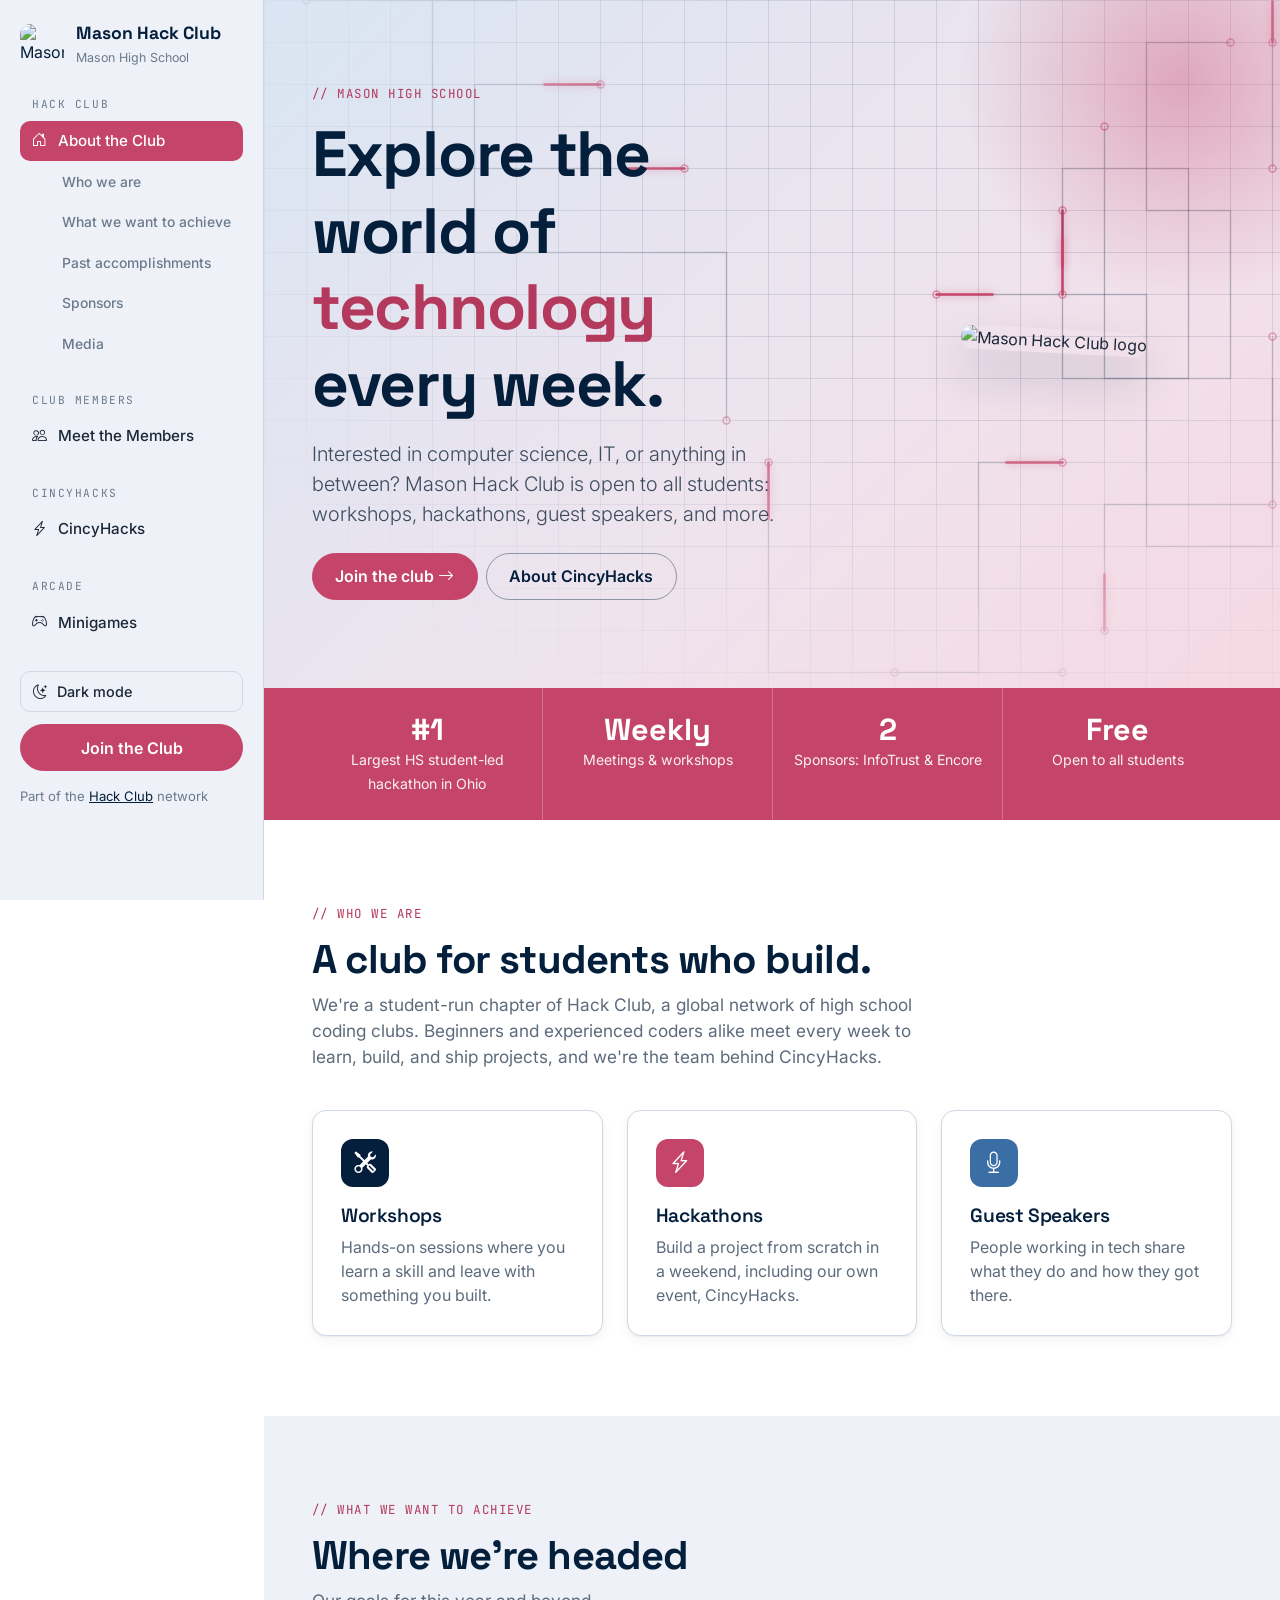
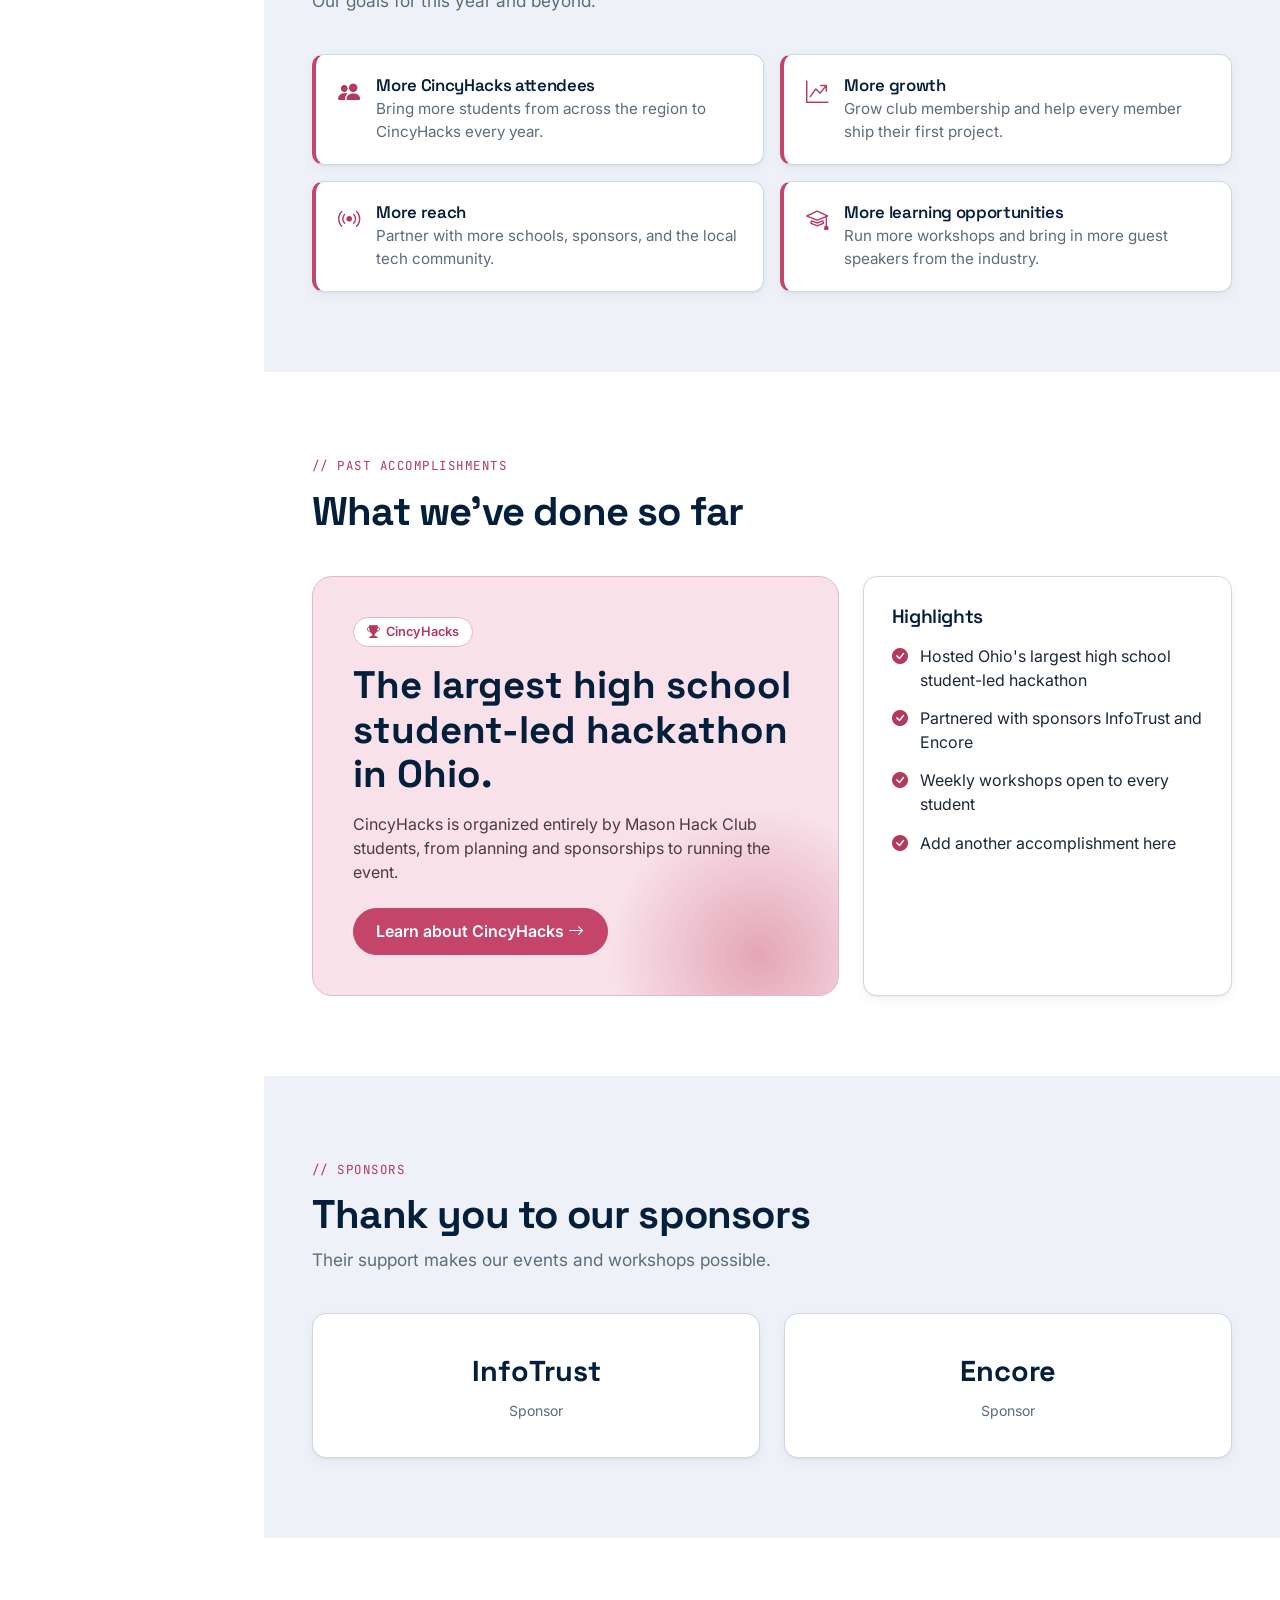
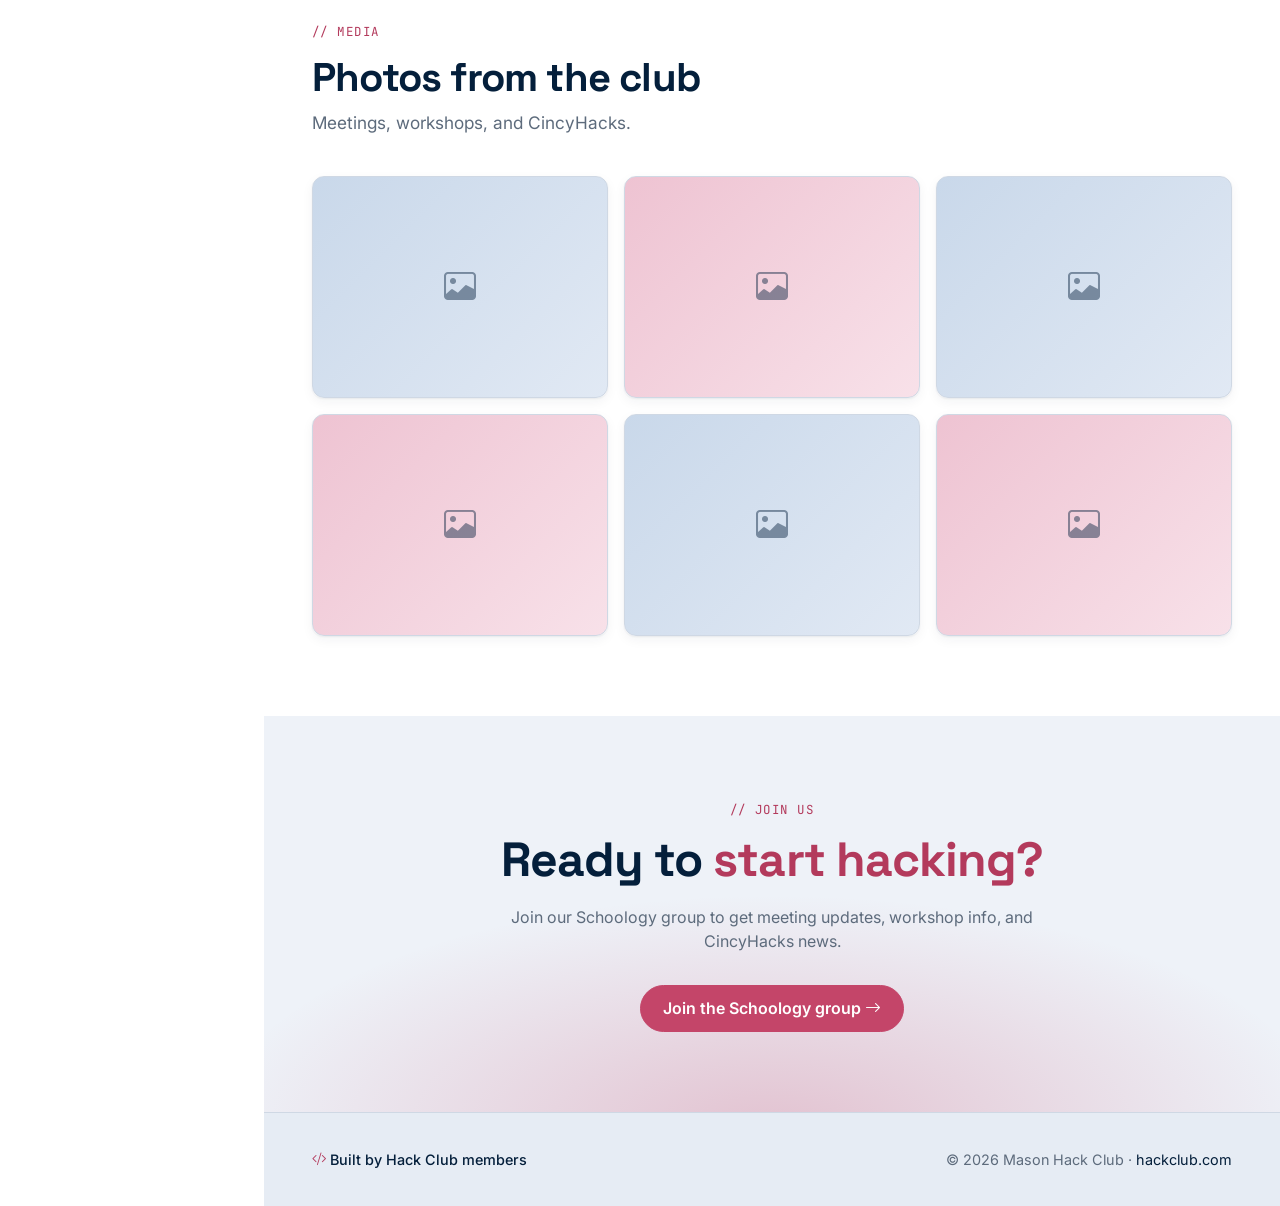
==== index.html @ 5362e045 "Initial commit firebased" ====
<!DOCTYPE html>
<html lang="en">
<head>
  <meta charset="UTF-8" />
  <meta name="viewport" content="width=device-width, initial-scale=1.0" />
  <title>Mason Hack Club</title>
  <meta name="description" content="Mason Hack Club: a student-led club exploring technology every week through workshops, hackathons, and guest speakers." />
  <meta name="theme-color" content="#041f3b" />
  <link rel="icon" href="https://asset-cdn.schoology.com/system/files/imagecache/profile_reg/grouplogos/logo-648541173_696d6c69d69a2.png?1768778858" />
  <link rel="preconnect" href="https://fonts.googleapis.com" />
  <link rel="preconnect" href="https://fonts.gstatic.com" crossorigin />
  <link href="https://fonts.googleapis.com/css2?family=Inter:wght@400;500;600&family=JetBrains+Mono:wght@400;600&family=Space+Grotesk:wght@500;600;700&display=swap" rel="stylesheet" />
  <link href="https://cdn.jsdelivr.net/npm/bootstrap@5.3.3/dist/css/bootstrap.min.css" rel="stylesheet" />
  <link href="https://cdn.jsdelivr.net/npm/bootstrap-icons@1.11.3/font/bootstrap-icons.min.css" rel="stylesheet" />
  <script>
    // Set the theme before CSS paints so there's no flash of the wrong mode
    (function () {
      var t;
      try { t = localStorage.getItem("theme"); } catch (e) {}
      if (t !== "light" && t !== "dark") {
        t = window.matchMedia("(prefers-color-scheme: dark)").matches ? "dark" : "light";
      }
      document.documentElement.setAttribute("data-bs-theme", t);
    })();
  </script>
  <link href="assets/css/styles.css" rel="stylesheet" />
</head>
<body>

  <!-- Mobile top bar -->
  <div class="topbar d-lg-none d-flex align-items-center justify-content-between px-3 py-2">
    <a href="index.html" class="brand">
      <img src="https://asset-cdn.schoology.com/system/files/imagecache/profile_reg/grouplogos/logo-648541173_696d6c69d69a2.png?1768778858" alt="Mason Hack Club logo" />
      <strong>Mason Hack Club</strong>
    </a>
    <button class="btn p-1" type="button" data-bs-toggle="offcanvas" data-bs-target="#sidebar" aria-controls="sidebar" aria-label="Open menu">
      <i class="bi bi-list"></i>
    </button>
  </div>

  <!-- Sidebar -->
  <aside class="sidebar offcanvas-lg offcanvas-start" tabindex="-1" id="sidebar" aria-label="Site navigation">
    <div class="offcanvas-header d-lg-none">
      <span class="display-font fs-5">Menu</span>
      <button type="button" class="btn-close" data-bs-dismiss="offcanvas" data-bs-target="#sidebar" aria-label="Close"></button>
    </div>
    <div class="offcanvas-body">
      <a href="index.html" class="brand d-none d-lg-flex">
        <img src="https://asset-cdn.schoology.com/system/files/imagecache/profile_reg/grouplogos/logo-648541173_696d6c69d69a2.png?1768778858" alt="Mason Hack Club logo" />
        <span><strong>Mason Hack Club</strong><small>Mason High School</small></span>
      </a>

      <nav>
        <p class="nav-group-label">Hack Club</p>
        <ul class="side-nav">
          <li><a href="index.html" class="active"><i class="bi bi-house-door"></i> About the Club</a></li>
          <li class="sub"><a href="#who-we-are">Who we are</a></li>
          <li class="sub"><a href="#goals">What we want to achieve</a></li>
          <li class="sub"><a href="#accomplishments">Past accomplishments</a></li>
          <li class="sub"><a href="#sponsors">Sponsors</a></li>
          <li class="sub"><a href="#media">Media</a></li>
        </ul>
      </nav>

      <nav>
        <p class="nav-group-label">Club Members</p>
        <ul class="side-nav">
          <li><a href="members.html"><i class="bi bi-people"></i> Meet the Members</a></li>
        </ul>
      </nav>

      <nav>
        <p class="nav-group-label">CincyHacks</p>
        <ul class="side-nav">
          <li><a href="cincyhacks.html"><i class="bi bi-lightning-charge"></i> CincyHacks</a></li>
        </ul>
      </nav>

      <nav>
        <p class="nav-group-label">Arcade</p>
        <ul class="side-nav">
          <li><a href="games.html"><i class="bi bi-controller"></i> Minigames</a></li>
        </ul>
      </nav>

      <div class="sidebar-foot">
        <button type="button" class="theme-toggle" data-theme-toggle aria-label="Switch color theme">
          <i class="bi bi-moon-stars"></i><span>Dark mode</span>
        </button>
        <a href="#join" class="btn btn-hc w-100 mb-3">Join the Club</a>
        Part of the <a href="https://hackclub.com" target="_blank" rel="noopener">Hack Club</a> network
      </div>
    </div>
  </aside>

  <div class="main">

    <!-- Hero -->
    <header class="page-hero">
      <div class="container-xl px-4 px-lg-5">
        <div class="row align-items-center g-5">
          <div class="col-lg-7">
            <span class="eyebrow">// mason high school</span>
            <h1 class="mb-3">Explore the world of <span class="accent">technology</span> every week.</h1>
            <p class="lead mb-4">
              Interested in computer science, IT, or anything in between? Mason Hack Club is open to
              all students: workshops, hackathons, guest speakers, and more.
            </p>
            <div class="d-flex flex-wrap gap-2">
              <a href="#join" class="btn btn-hc">Join the club <i class="bi bi-arrow-right"></i></a>
              <a href="cincyhacks.html" class="btn btn-hc-outline">About CincyHacks</a>
            </div>
          </div>
          <div class="col-lg-5 text-center">
            <img class="hero-logo" src="https://asset-cdn.schoology.com/system/files/imagecache/profile_reg/grouplogos/logo-648541173_696d6c69d69a2.png?1768778858" alt="Mason Hack Club logo" />
          </div>
        </div>
      </div>
    </header>

    <!-- Highlights -->
    <section class="highlight-strip">
      <div class="container-xl px-4 px-lg-5">
        <div class="row g-0">
          <div class="col-6 col-md-3 stat"><strong>#1</strong><span>Largest HS student-led hackathon in Ohio</span></div>
          <div class="col-6 col-md-3 stat"><strong>Weekly</strong><span>Meetings &amp; workshops</span></div>
          <div class="col-6 col-md-3 stat"><strong>2</strong><span>Sponsors: InfoTrust &amp; Encore</span></div>
          <div class="col-6 col-md-3 stat"><strong>Free</strong><span>Open to all students</span></div>
        </div>
      </div>
    </section>

    <!-- Who we are -->
    <section class="section" id="who-we-are">
      <div class="container-xl px-4 px-lg-5">
        <div class="section-head">
          <span class="eyebrow">// who we are</span>
          <h2>A club for students who build.</h2>
          <p>
            We're a student-run chapter of Hack Club, a global network of high school coding clubs.
            Beginners and experienced coders alike meet every week to learn, build, and ship projects,
            and we're the team behind CincyHacks.
          </p>
        </div>
        <div class="row g-4">
          <div class="col-md-4">
            <article class="hc-card">
              <div class="icon-tile"><i class="bi bi-tools"></i></div>
              <h3>Workshops</h3>
              <p>Hands-on sessions where you learn a skill and leave with something you built.</p>
            </article>
          </div>
          <div class="col-md-4">
            <article class="hc-card">
              <div class="icon-tile red"><i class="bi bi-lightning-charge"></i></div>
              <h3>Hackathons</h3>
              <p>Build a project from scratch in a weekend, including our own event, CincyHacks.</p>
            </article>
          </div>
          <div class="col-md-4">
            <article class="hc-card">
              <div class="icon-tile alt"><i class="bi bi-mic"></i></div>
              <h3>Guest Speakers</h3>
              <p>People working in tech share what they do and how they got there.</p>
            </article>
          </div>
        </div>
      </div>
    </section>

    <!-- Goals -->
    <section class="section section-alt" id="goals">
      <div class="container-xl px-4 px-lg-5">
        <div class="section-head">
          <span class="eyebrow">// what we want to achieve</span>
          <h2>Where we're headed</h2>
          <p>Our goals for this year and beyond.</p>
        </div>
        <div class="row g-3">
          <div class="col-md-6">
            <div class="goal">
              <i class="bi bi-people-fill"></i>
              <div>
                <h3>More CincyHacks attendees</h3>
                <p>Bring more students from across the region to CincyHacks every year.</p>
              </div>
            </div>
          </div>
          <div class="col-md-6">
            <div class="goal">
              <i class="bi bi-graph-up-arrow"></i>
              <div>
                <h3>More growth</h3>
                <p>Grow club membership and help every member ship their first project.</p>
              </div>
            </div>
          </div>
          <div class="col-md-6">
            <div class="goal">
              <i class="bi bi-broadcast"></i>
              <div>
                <h3>More reach</h3>
                <p>Partner with more schools, sponsors, and the local tech community.</p>
              </div>
            </div>
          </div>
          <div class="col-md-6">
            <div class="goal">
              <i class="bi bi-mortarboard"></i>
              <div>
                <h3>More learning opportunities</h3>
                <p>Run more workshops and bring in more guest speakers from the industry.</p>
              </div>
            </div>
          </div>
        </div>
      </div>
    </section>

    <!-- Accomplishments -->
    <section class="section" id="accomplishments">
      <div class="container-xl px-4 px-lg-5">
        <div class="section-head">
          <span class="eyebrow">// past accomplishments</span>
          <h2>What we've done so far</h2>
        </div>
        <div class="row g-4 align-items-stretch">
          <div class="col-lg-7">
            <div class="feature h-100">
              <span class="badge-hc mb-3"><i class="bi bi-trophy-fill"></i> CincyHacks</span>
              <p class="big mb-3">The largest high school student-led hackathon in Ohio.</p>
              <p class="mb-4">
                CincyHacks is organized entirely by Mason Hack Club students, from planning and
                sponsorships to running the event.
              </p>
              <a href="cincyhacks.html" class="btn btn-hc">Learn about CincyHacks <i class="bi bi-arrow-right"></i></a>
            </div>
          </div>
          <div class="col-lg-5">
            <div class="hc-card">
              <h3 class="mb-3">Highlights</h3>
              <ul class="mini-list">
                <li><i class="bi bi-check-circle-fill"></i><span>Hosted Ohio's largest high school student-led hackathon</span></li>
                <li><i class="bi bi-check-circle-fill"></i><span>Partnered with sponsors InfoTrust and Encore</span></li>
                <li><i class="bi bi-check-circle-fill"></i><span>Weekly workshops open to every student</span></li>
                <li><i class="bi bi-check-circle-fill"></i><span>Add another accomplishment here</span></li>
              </ul>
            </div>
          </div>
        </div>
      </div>
    </section>

    <!-- Sponsors -->
    <section class="section section-alt" id="sponsors">
      <div class="container-xl px-4 px-lg-5">
        <div class="section-head">
          <span class="eyebrow">// sponsors</span>
          <h2>Thank you to our sponsors</h2>
          <p>Their support makes our events and workshops possible.</p>
        </div>
        <div class="row g-4">
          <div class="col-md-6">
            <!-- Swap the wordmark for a logo: <img src="assets/img/sponsors/infotrust.png" alt="InfoTrust" height="48"> -->
            <div class="sponsor">
              <span class="wordmark">InfoTrust</span>
              <small>Sponsor</small>
            </div>
          </div>
          <div class="col-md-6">
            <div class="sponsor">
              <span class="wordmark">Encore</span>
              <small>Sponsor</small>
            </div>
          </div>
        </div>
      </div>
    </section>

    <!-- Media -->
    <section class="section" id="media">
      <div class="container-xl px-4 px-lg-5">
        <div class="section-head">
          <span class="eyebrow">// media</span>
          <h2>Photos from the club</h2>
          <p>Meetings, workshops, and CincyHacks.</p>
        </div>
        <!-- Replace each tile's icon with <img src="assets/img/media/photo-1.jpg" alt="..."> -->
        <div class="row g-3">
          <div class="col-6 col-md-4"><div class="media-tile"><i class="bi bi-image"></i></div></div>
          <div class="col-6 col-md-4"><div class="media-tile"><i class="bi bi-image"></i></div></div>
          <div class="col-6 col-md-4"><div class="media-tile"><i class="bi bi-image"></i></div></div>
          <div class="col-6 col-md-4"><div class="media-tile"><i class="bi bi-image"></i></div></div>
          <div class="col-6 col-md-4"><div class="media-tile"><i class="bi bi-image"></i></div></div>
          <div class="col-6 col-md-4"><div class="media-tile"><i class="bi bi-image"></i></div></div>
        </div>
      </div>
    </section>

    <!-- Join -->
    <section class="cta" id="join">
      <div class="container-xl px-4 px-lg-5">
        <span class="eyebrow">// join us</span>
        <h2 class="mb-3">Ready to <span class="accent">start hacking?</span></h2>
        <p>Join our Schoology group to get meeting updates, workshop info, and CincyHacks news.</p>
        <a href="#" class="btn btn-hc">Join the Schoology group <i class="bi bi-arrow-right"></i></a>
      </div>
    </section>

    <footer class="site-footer">
      <div class="container-xl px-4 px-lg-5 d-flex flex-column flex-md-row justify-content-between align-items-md-center gap-2">
        <span class="built-by"><i class="bi bi-code-slash"></i> Built by Hack Club members</span>
        <span>&copy; <span data-year></span> Mason Hack Club &middot; <a href="https://hackclub.com" target="_blank" rel="noopener">hackclub.com</a></span>
      </div>
    </footer>
  </div>

  <script src="https://cdn.jsdelivr.net/npm/bootstrap@5.3.3/dist/js/bootstrap.bundle.min.js"></script>
  <script src="assets/js/main.js"></script>
</body>
</html>
---- assets/css/styles.css ----
/* ==========================================================
   Mason Hack Club — theme
   Brand: Red #c44569, Blue #041f3b
   Light and dark palettes are set as tokens below; every
   component reads tokens, so each mode stays consistent.
   The theme is set by data-bs-theme on <html> (see main.js).
   ========================================================== */

/* ---------- Brand constants (same in both modes) ---------- */
:root {
  --hc-red: #c44569;
  --hc-red-dark: #a3324f;
  --hc-blue: #041f3b;

  --sidebar-w: 264px;
  --radius: 14px;
}

/* ---------- Light mode (default) ---------- */
:root,
[data-bs-theme="light"] {
  color-scheme: light;

  --bg: #ffffff;
  --bg-alt: #eef2f8;
  --surface: #ffffff;
  --border: #cfd8e4;
  --heading: #041f3b;
  --text: #1c2838;
  --muted: #5d6b7c;
  --accent-text: #b33a5c;          /* red that passes contrast on white */

  --sidebar-bg: #eef2f8;
  --sidebar-border: #cfd8e4;
  --sidebar-text: #1c2838;
  --sidebar-muted: #6b7a8c;
  --sidebar-hover: rgba(4, 31, 59, 0.08);
  --sub-active-bg: rgba(196, 69, 105, 0.12);
  --sub-active-text: #b33a5c;

  --hero-bg: linear-gradient(135deg, #d9e5f3 0%, #eee4ee 55%, #f6d9e3 100%);
  --hero-grid: rgba(4, 31, 59, 0.12);
  --hero-glow: rgba(196, 69, 105, 0.38);
  --hero-lead: #3d4b5e;
  --trace-line: rgba(4, 31, 59, 0.2);
  --trace-pulse: #c44569;
  --trace-glow: rgba(196, 69, 105, 0.55);

  --feature-bg: #f8e1e9;
  --feature-border: #e8b6c7;
  --feature-text: #4a3a42;
  --badge-bg: #ffffff;
  --badge-text: #b33a5c;
  --badge-border: #e8b6c7;

  --tile-1: #041f3b;
  --tile-2: #c44569;
  --tile-3: #3a6ea5;

  --media-1: linear-gradient(135deg, #c9d8ea, #e1e9f4);
  --media-2: linear-gradient(135deg, #eec3d2, #f8e1e9);
  --media-icon: rgba(4, 31, 59, 0.45);

  --cta-bg: #eef2f8;
  --cta-glow: rgba(196, 69, 105, 0.28);

  --footer-bg: #e6ecf4;
  --footer-text: #5d6b7c;
  --footer-link: #041f3b;

  --outline-btn-text: #041f3b;
  --outline-btn-border: rgba(4, 31, 59, 0.4);
  --outline-btn-hover: rgba(4, 31, 59, 0.06);

  --chip-bg: #e6ecf4;
  --chip-text: #041f3b;

  --shadow: 0 16px 32px rgba(4, 31, 59, 0.14);
  --rest-shadow: 0 1px 2px rgba(4, 31, 59, 0.06), 0 4px 12px rgba(4, 31, 59, 0.05);
  --logo-shadow: 0 24px 48px rgba(4, 31, 59, 0.18);
}

/* ---------- Dark mode ---------- */
[data-bs-theme="dark"] {
  color-scheme: dark;

  --bg: #04182e;
  --bg-alt: #041f3b;
  --surface: #0a2a4a;
  --border: rgba(220, 230, 242, 0.1);
  --heading: #f1f4f9;
  --text: #d6dfea;
  --muted: #93a3b8;
  --accent-text: #e27b98;          /* lighter red that passes contrast on navy */

  --sidebar-bg: #031426;
  --sidebar-border: rgba(220, 230, 242, 0.06);
  --sidebar-text: #d6dfea;
  --sidebar-muted: #7d8ea4;
  --sidebar-hover: rgba(220, 230, 242, 0.07);
  --sub-active-bg: rgba(196, 69, 105, 0.2);
  --sub-active-text: #f2a6bb;

  --hero-bg: #041f3b;
  --hero-grid: rgba(220, 230, 242, 0.045);
  --hero-glow: rgba(196, 69, 105, 0.42);
  --hero-lead: #b9c6d6;
  --trace-line: rgba(220, 230, 242, 0.13);
  --trace-pulse: #e27b98;
  --trace-glow: rgba(226, 123, 152, 0.7);

  --feature-bg: #0a2a4a;
  --feature-border: rgba(196, 69, 105, 0.35);
  --feature-text: #b9c6d6;
  --badge-bg: rgba(196, 69, 105, 0.2);
  --badge-text: #f2a6bb;
  --badge-border: rgba(196, 69, 105, 0.5);

  --tile-1: #1d4f86;
  --tile-2: #c44569;
  --tile-3: #2f6a9e;

  --media-1: linear-gradient(135deg, #0a2a4a, #0f3560);
  --media-2: linear-gradient(135deg, #3a1f36, #512843);
  --media-icon: rgba(220, 230, 242, 0.35);

  --cta-bg: #031426;
  --cta-glow: rgba(196, 69, 105, 0.28);

  --footer-bg: #021020;
  --footer-text: #93a3b8;
  --footer-link: #f1f4f9;

  --outline-btn-text: #f1f4f9;
  --outline-btn-border: rgba(220, 230, 242, 0.35);
  --outline-btn-hover: rgba(220, 230, 242, 0.08);

  --chip-bg: rgba(220, 230, 242, 0.08);
  --chip-text: #d6dfea;

  --shadow: 0 16px 32px rgba(0, 0, 0, 0.3);
  --rest-shadow: none;
  --logo-shadow: 0 24px 48px rgba(0, 0, 0, 0.4);
}

/* ---------- Base ---------- */
:root {
  --bs-primary: var(--hc-red);
  --bs-primary-rgb: 196, 69, 105;
  --bs-body-font-family: "Inter", system-ui, sans-serif;
}

body {
  background: var(--bg);
  color: var(--text);
  transition: background-color 0.2s, color 0.2s;
}

a { color: var(--accent-text); }
a:hover { color: var(--hc-red); }

h1, h2, h3, h4, .display-font {
  font-family: "Space Grotesk", system-ui, sans-serif;
  letter-spacing: -0.02em;
  color: var(--heading);
}

.mono { font-family: "JetBrains Mono", ui-monospace, monospace; }

/* ---------- Buttons ---------- */
.btn-hc {
  --bs-btn-bg: var(--hc-red);
  --bs-btn-border-color: var(--hc-red);
  --bs-btn-color: #fff;
  --bs-btn-hover-bg: var(--hc-red-dark);
  --bs-btn-hover-border-color: var(--hc-red-dark);
  --bs-btn-hover-color: #fff;
  --bs-btn-active-bg: var(--hc-red-dark);
  --bs-btn-active-border-color: var(--hc-red-dark);
  --bs-btn-active-color: #fff;
  font-weight: 600;
  border-radius: 999px;
  padding: 0.65rem 1.4rem;
}
.btn-hc-outline {
  --bs-btn-color: var(--outline-btn-text);
  --bs-btn-border-color: var(--outline-btn-border);
  --bs-btn-hover-bg: var(--outline-btn-hover);
  --bs-btn-hover-border-color: var(--outline-btn-text);
  --bs-btn-hover-color: var(--outline-btn-text);
  --bs-btn-active-bg: var(--outline-btn-hover);
  --bs-btn-active-color: var(--outline-btn-text);
  font-weight: 600;
  border-radius: 999px;
  padding: 0.65rem 1.4rem;
}

/* ---------- Sidebar ---------- */
.sidebar {
  /* !important beats Bootstrap's transparent .offcanvas-lg background on desktop */
  background-color: var(--sidebar-bg) !important;
  color: var(--sidebar-text);
  width: var(--sidebar-w);
  --bs-offcanvas-width: var(--sidebar-w);
}
@media (min-width: 992px) {
  .sidebar {
    position: fixed;
    inset: 0 auto 0 0;
    border-right: 1px solid var(--sidebar-border);
  }
  .main { margin-left: var(--sidebar-w); }
}
.sidebar .offcanvas-header,
.sidebar .offcanvas-body { padding: 1.5rem 1.25rem; }
.sidebar .offcanvas-body { display: flex; flex-direction: column; gap: 1.75rem; }

.brand {
  display: flex;
  align-items: center;
  gap: 0.75rem;
  text-decoration: none;
  color: var(--heading);
}
.brand:hover { color: var(--heading); }
.brand img {
  width: 44px;
  height: 44px;
  border-radius: 10px;
  object-fit: cover;
}
.brand strong { display: block; font-family: "Space Grotesk", sans-serif; font-size: 1.1rem; line-height: 1.1; }
.brand small { color: var(--sidebar-muted); font-size: 0.78rem; }

.nav-group-label {
  font-family: "JetBrains Mono", monospace;
  font-size: 0.7rem;
  letter-spacing: 0.14em;
  text-transform: uppercase;
  color: var(--sidebar-muted);
  margin: 0 0 0.5rem 0.75rem;
}
.side-nav { list-style: none; padding: 0; margin: 0; display: grid; gap: 2px; }
.side-nav a {
  display: flex;
  align-items: center;
  gap: 0.7rem;
  padding: 0.55rem 0.75rem;
  border-radius: 10px;
  color: var(--sidebar-text);
  text-decoration: none;
  font-weight: 500;
  font-size: 0.95rem;
  transition: background 0.15s, color 0.15s;
}
.side-nav a:hover { background: var(--sidebar-hover); color: var(--heading); }
.side-nav a.active { background: var(--hc-red); color: #fff; }
.side-nav .sub a { padding-left: 2.6rem; font-size: 0.87rem; color: var(--sidebar-muted); }
.side-nav .sub a:hover { color: var(--heading); }
.side-nav .sub a.active { background: var(--sub-active-bg); color: var(--sub-active-text); }

.sidebar-foot {
  margin-top: auto;
  font-size: 0.82rem;
  color: var(--sidebar-muted);
}
.sidebar-foot a:not(.btn) { color: var(--heading); }

.theme-toggle {
  display: flex;
  align-items: center;
  gap: 0.6rem;
  width: 100%;
  padding: 0.55rem 0.75rem;
  margin-bottom: 0.75rem;
  border: 1px solid var(--sidebar-border);
  border-radius: 10px;
  background: transparent;
  color: var(--sidebar-text);
  font-size: 0.9rem;
  font-weight: 500;
  transition: background 0.15s;
}
.theme-toggle:hover { background: var(--sidebar-hover); }

/* Mobile top bar */
.topbar {
  background: var(--sidebar-bg);
  border-bottom: 1px solid var(--sidebar-border);
  position: sticky;
  top: 0;
  z-index: 1030;
}
.topbar .btn { color: var(--heading); font-size: 1.5rem; line-height: 1; }

/* ---------- Page header ---------- */
.page-hero {
  position: relative;
  background: var(--hero-bg);
  overflow: hidden;
  padding: 5rem 0 5.5rem;
}
.page-hero::before {
  content: "";
  position: absolute;
  inset: 0;
  background-image:
    linear-gradient(var(--hero-grid) 1px, transparent 1px),
    linear-gradient(90deg, var(--hero-grid) 1px, transparent 1px);
  background-size: 42px 42px;
  mask-image: radial-gradient(ellipse at 70% 30%, #000 25%, transparent 85%);
}
.page-hero::after {
  content: "";
  position: absolute;
  width: 480px;
  height: 480px;
  right: -140px;
  top: -160px;
  background: radial-gradient(circle, var(--hero-glow), transparent 65%);
}
/* Animated circuit traces (built by main.js). The layer holds its own copy of
   the grid so grid and traces drift together; the static ::before grid above
   is only the fallback for when the script hasn't run. */
.page-hero.has-traces::before { display: none; }
.hero-traces {
  position: absolute;
  inset: 0;
  overflow: hidden;
  pointer-events: none;
  mask-image: radial-gradient(ellipse at 70% 30%, #000 25%, transparent 85%);
}
.hero-traces-layer {
  position: absolute;
  top: -42px;
  left: -42px;
  right: 0;
  bottom: 0;
  background-image:
    linear-gradient(var(--hero-grid) 1px, transparent 1px),
    linear-gradient(90deg, var(--hero-grid) 1px, transparent 1px);
  background-size: 42px 42px;
  animation: trace-drift 30s linear infinite;
}
.hero-traces svg { position: absolute; top: 0; left: 0; overflow: visible; }
.trace-line { fill: none; stroke: var(--trace-line); stroke-width: 1.5; }
.trace-node { fill: none; stroke: var(--trace-pulse); stroke-width: 1.5; opacity: 0.55; }
.trace-pulse {
  fill: none;
  stroke: var(--trace-pulse);
  stroke-width: 2.5;
  stroke-linecap: round;
  filter: drop-shadow(0 0 4px var(--trace-glow));
}
/* One cell per loop, so the end frame lines up exactly with the start. */
@keyframes trace-drift {
  from { transform: translate(0, 0); }
  to { transform: translate(42px, 42px); }
}
.page-hero > .container-xl { position: relative; z-index: 1; }
.page-hero h1 { font-size: clamp(2.4rem, 5.5vw, 4rem); font-weight: 700; }
.page-hero .lead { color: var(--hero-lead); max-width: 580px; }
.accent { color: var(--accent-text); }

.eyebrow {
  display: inline-block;
  font-family: "JetBrains Mono", monospace;
  font-size: 0.78rem;
  letter-spacing: 0.12em;
  text-transform: uppercase;
  color: var(--accent-text);
  margin-bottom: 0.75rem;
}

.hero-logo {
  width: min(100%, 300px);
  aspect-ratio: 1;
  object-fit: cover;
  border-radius: 28px;
  box-shadow: var(--logo-shadow);
  transform: rotate(3deg);
}
@media (max-width: 991.98px) {
  .hero-logo { width: min(55%, 220px); }
}

/* ---------- Highlight strip ---------- */
.highlight-strip { background: var(--hc-red); color: #fff; }
.highlight-strip .stat { padding: 1.6rem 1rem; text-align: center; }
.highlight-strip .stat strong {
  display: block;
  font-family: "Space Grotesk", sans-serif;
  font-size: 1.9rem;
  line-height: 1.1;
}
.highlight-strip .stat span { font-size: 0.88rem; opacity: 0.92; }
@media (min-width: 768px) {
  .highlight-strip .stat + .stat { border-left: 1px solid rgba(255, 255, 255, 0.25); }
}

/* ---------- Sections ---------- */
.section { padding: 5rem 0; }
.section-alt { background: var(--bg-alt); }
.section-head { max-width: 640px; margin-bottom: 2.5rem; }
.section-head h2 { font-size: clamp(1.9rem, 3.5vw, 2.5rem); font-weight: 700; }
.section-head p { color: var(--muted); font-size: 1.08rem; }

.hc-card {
  height: 100%;
  background: var(--surface);
  border: 1px solid var(--border);
  border-radius: var(--radius);
  padding: 1.75rem;
  transition: transform 0.2s, box-shadow 0.2s, border-color 0.2s;
  box-shadow: var(--rest-shadow);
}
.hc-card:hover {
  transform: translateY(-4px);
  border-color: var(--hc-red);
  box-shadow: var(--shadow);
}
.hc-card h3 { font-size: 1.2rem; font-weight: 600; }
.hc-card p { color: var(--muted); margin-bottom: 0; }
.icon-tile {
  width: 48px;
  height: 48px;
  border-radius: 12px;
  display: grid;
  place-items: center;
  font-size: 1.35rem;
  color: #fff;
  background: var(--tile-1);
  margin-bottom: 1.1rem;
}
.icon-tile.red { background: var(--tile-2); }
.icon-tile.alt { background: var(--tile-3); }

/* Goal list */
.goal {
  display: flex;
  gap: 1rem;
  align-items: flex-start;
  padding: 1.25rem 1.4rem;
  background: var(--surface);
  border: 1px solid var(--border);
  border-left: 4px solid var(--hc-red);
  border-radius: 12px;
  height: 100%;
  box-shadow: var(--rest-shadow);
}
.goal i { color: var(--accent-text); font-size: 1.4rem; }
.goal h3 { font-size: 1.05rem; font-weight: 600; margin-bottom: 0.2rem; }
.goal p { color: var(--muted); margin: 0; font-size: 0.95rem; }

/* Accomplishment feature */
.feature {
  background: var(--feature-bg);
  border: 1px solid var(--feature-border);
  border-radius: 20px;
  padding: 2.5rem;
  position: relative;
  overflow: hidden;
}
.feature::after {
  content: "";
  position: absolute;
  width: 320px;
  height: 320px;
  right: -80px;
  bottom: -120px;
  background: radial-gradient(circle, var(--hero-glow), transparent 65%);
}
.feature > * { position: relative; z-index: 1; }
.feature .big { font-family: "Space Grotesk", sans-serif; font-size: clamp(1.7rem, 3.5vw, 2.4rem); font-weight: 700; line-height: 1.15; color: var(--heading); }
.feature p { color: var(--feature-text); }
.badge-hc {
  display: inline-flex;
  align-items: center;
  gap: 0.4rem;
  background: var(--badge-bg);
  color: var(--badge-text);
  border: 1px solid var(--badge-border);
  border-radius: 999px;
  padding: 0.3rem 0.8rem;
  font-size: 0.8rem;
  font-weight: 600;
}

.mini-list { list-style: none; padding: 0; margin: 0; display: grid; gap: 0.9rem; }
.mini-list li { display: flex; gap: 0.75rem; }
.mini-list i { color: var(--accent-text); }

/* Sponsors */
.sponsor {
  height: 100%;
  display: flex;
  flex-direction: column;
  align-items: center;
  justify-content: center;
  text-align: center;
  gap: 0.4rem;
  padding: 2.25rem 1.5rem;
  border: 1px solid var(--border);
  border-radius: var(--radius);
  background: var(--surface);
  transition: border-color 0.2s, box-shadow 0.2s;
  box-shadow: var(--rest-shadow);
}
.sponsor:hover { border-color: var(--hc-red); box-shadow: var(--shadow); }
.sponsor .wordmark { font-family: "Space Grotesk", sans-serif; font-size: 1.8rem; font-weight: 700; color: var(--heading); }
.sponsor small { color: var(--muted); }

/* Media gallery */
.media-tile {
  aspect-ratio: 4 / 3;
  border-radius: 12px;
  background: var(--media-1);
  border: 1px solid var(--border);
  display: grid;
  place-items: center;
  color: var(--media-icon);
  font-size: 2rem;
  overflow: hidden;
  box-shadow: var(--rest-shadow);
}
.row > :nth-child(even) > .media-tile { background: var(--media-2); }
.media-tile img { width: 100%; height: 100%; object-fit: cover; }

/* CTA */
.cta {
  background: var(--cta-bg);
  text-align: center;
  padding: 5rem 0;
  position: relative;
  overflow: hidden;
}
.cta::before {
  content: "";
  position: absolute;
  left: -10%;
  right: -10%;
  bottom: -70%;
  height: 130%;
  background: radial-gradient(ellipse at center, var(--cta-glow), transparent 65%);
}
.cta > .container-xl { position: relative; }
.cta h2 { font-size: clamp(2rem, 4.5vw, 3rem); font-weight: 700; }
.cta p { color: var(--muted); max-width: 540px; margin: 0 auto 2rem; }

/* ---------- Members ---------- */
.member-card {
  height: 100%;
  background: var(--surface);
  border: 1px solid var(--border);
  border-radius: 18px;
  overflow: hidden;
  display: flex;
  flex-direction: column;
  transition: transform 0.2s, box-shadow 0.2s, border-color 0.2s;
  box-shadow: var(--rest-shadow);
}
.member-card:hover {
  transform: translateY(-4px);
  border-color: var(--hc-red);
  box-shadow: var(--shadow);
}
.member-photo {
  aspect-ratio: 1;
  width: 100%;
  object-fit: cover;
  background: var(--bg-alt);
}
.member-body { padding: 1.25rem 1.4rem 1.5rem; flex: 1; display: flex; flex-direction: column; }
.member-body h3 { font-size: 1.15rem; font-weight: 600; margin-bottom: 0.15rem; }
.member-role {
  font-family: "JetBrains Mono", monospace;
  font-size: 0.72rem;
  letter-spacing: 0.1em;
  text-transform: uppercase;
  color: var(--accent-text);
  margin-bottom: 0.75rem;
}
.member-bio { color: var(--muted); font-size: 0.93rem; margin-bottom: 1rem; }
.member-links { margin-top: auto; display: flex; gap: 0.5rem; }
.member-links a {
  width: 34px;
  height: 34px;
  display: grid;
  place-items: center;
  border-radius: 50%;
  background: var(--chip-bg);
  color: var(--chip-text);
  text-decoration: none;
  transition: background 0.15s, color 0.15s;
}
.member-links a:hover { background: var(--hc-red); color: #fff; }

/* ---------- Placeholder / boilerplate ---------- */
.placeholder-block {
  border: 2px dashed var(--border);
  border-radius: var(--radius);
  padding: 2.5rem 1.5rem;
  text-align: center;
  color: var(--muted);
  background: var(--surface);
  height: 100%;
}
.placeholder-block i { font-size: 1.8rem; color: var(--accent-text); display: block; margin-bottom: 0.6rem; }
.placeholder-block strong { display: block; color: var(--heading); font-family: "Space Grotesk", sans-serif; font-size: 1.1rem; }

/* ---------- Footer ---------- */
.site-footer {
  background: var(--footer-bg);
  border-top: 1px solid var(--border);
  color: var(--footer-text);
  padding: 2.25rem 0;
  font-size: 0.9rem;
}
.site-footer a { color: var(--footer-link); text-decoration: none; }
.site-footer a:hover { color: var(--accent-text); }
.built-by { color: var(--heading); font-weight: 500; }
.built-by i { color: var(--accent-text); }

/* ---------- MINIGAMES (ported from ia-life) ---------- */
.game-card .icon-tile { margin-bottom: 1rem; }
.game-card .btn { margin-top: 1.25rem; }

.game-modal .modal-content {
  background: var(--surface);
  color: var(--text);
  border: 1px solid var(--border);
  border-radius: 18px;
}
.game-modal .modal-header,
.game-modal .modal-body { padding: 1.25rem 1.5rem; }
.game-modal .modal-header { border-bottom: 0; padding-bottom: 0; align-items: flex-start; }
.game-modal .modal-title { font-size: 1.35rem; font-weight: 700; }
.modal-hint { color: var(--muted); font-size: 0.92rem; margin: 0.25rem 0 0; }

.minigame-status {
  font-size: 0.88rem;
  font-weight: 600;
  color: var(--accent-text);
  margin: 0.75rem 0 0;
  min-height: 1.4em;
  text-align: center;
}

/* Reactor: the pattern on the left, the player's attempt on the right. */
.reactor-board {
  display: flex;
  gap: 1rem;
  justify-content: center;
  max-width: 340px;
  margin: 0 auto;
}
.reactor-grid {
  display: grid;
  grid-template-columns: repeat(5, 1fr);
  gap: 4px;
  padding: 0.6rem;
  background: var(--bg-alt);
  border: 1px solid var(--border);
  border-radius: 10px;
  flex: 1;
}
.reactor-cell {
  aspect-ratio: 1;
  background: var(--surface);
  border: 1px solid var(--border);
  border-radius: 4px;
  padding: 0;
}
button.reactor-cell { cursor: pointer; }
button.reactor-cell:hover { border-color: var(--hc-red); }
.reactor-cell.is-lit { background: var(--hc-red); border-color: var(--hc-red); }
button.reactor-cell:focus-visible { outline: 2px solid var(--hc-red); outline-offset: 1px; }

/* Set route: drag the marker onto the ring. */
.route-screen {
  position: relative;
  height: min(220px, 40vh);
  background-color: var(--bg-alt);
  background-image:
    linear-gradient(to right, var(--hero-grid) 1px, transparent 1px),
    linear-gradient(to bottom, var(--hero-grid) 1px, transparent 1px);
  background-size: 24px 24px;
  border: 1px solid var(--border);
  border-radius: 10px;
  touch-action: none;
}
.route-target {
  position: absolute;
  width: 42px;
  height: 42px;
  margin: -21px 0 0 -21px;
  border: 3px solid var(--heading);
  border-radius: 50%;
  opacity: 0.6;
}
.route-target.is-near { border-color: var(--hc-red); opacity: 1; }
.route-marker {
  position: absolute;
  width: 22px;
  height: 22px;
  margin: -11px 0 0 -11px;
  background: var(--hc-red);
  border: 2px solid var(--surface);
  border-radius: 50%;
  box-shadow: 0 2px 8px rgba(0, 0, 0, 0.25);
  cursor: grab;
  touch-action: none;
}
.route-marker:active { cursor: grabbing; }
.route-marker:focus-visible { outline: 2px solid var(--heading); outline-offset: 2px; }

/* Popups: a screen of windows that are not the thing the player wanted. */
.popup-screen {
  position: relative;
  height: min(250px, 44vh);
  background: var(--bg-alt);
  border: 1px solid var(--border);
  border-radius: 10px;
  overflow: hidden;
}
.popup-window {
  position: absolute;
  width: 54%;
  min-width: 150px;
  background: var(--surface);
  border: 1px solid var(--border);
  border-radius: 8px;
  overflow: hidden;
  box-shadow: 0 6px 18px rgba(0, 0, 0, 0.15);
}
.popup-bar {
  display: flex;
  align-items: center;
  justify-content: space-between;
  gap: 0.4rem;
  background: var(--tile-1);
  padding: 0.2rem 0.25rem 0.2rem 0.6rem;
}
.popup-title {
  font-family: "JetBrains Mono", monospace;
  font-size: 0.68rem;
  font-weight: 600;
  color: #fff;
  text-transform: uppercase;
  letter-spacing: 0.06em;
  white-space: nowrap;
  overflow: hidden;
  text-overflow: ellipsis;
}
.popup-close {
  flex-shrink: 0;
  width: 1.5rem;
  height: 1.5rem;
  line-height: 1;
  font-size: 0.9rem;
  background: rgba(255, 255, 255, 0.15);
  color: #fff;
  border: none;
  border-radius: 4px;
  padding: 0;
  cursor: pointer;
}
.popup-close:hover { background: var(--hc-red); }
.popup-close:focus-visible { outline: 2px solid #fff; outline-offset: 1px; }
.popup-text { font-size: 0.78rem; margin: 0; padding: 0.55rem 0.7rem; color: var(--text); }

/* Flappy: fly the gaps, and a clip puts the score back to nothing. */
.flappy-screen {
  display: block;
  width: 100%;
  height: min(240px, 42vh);
  border: 1px solid var(--border);
  border-radius: 10px;
  touch-action: none;
  cursor: pointer;
}
.flappy-screen:focus-visible { outline: 2px solid var(--hc-red); outline-offset: 2px; }

@media (prefers-reduced-motion: reduce) {
  * { transition: none !important; }
  .hero-traces-layer { animation: none; }
}
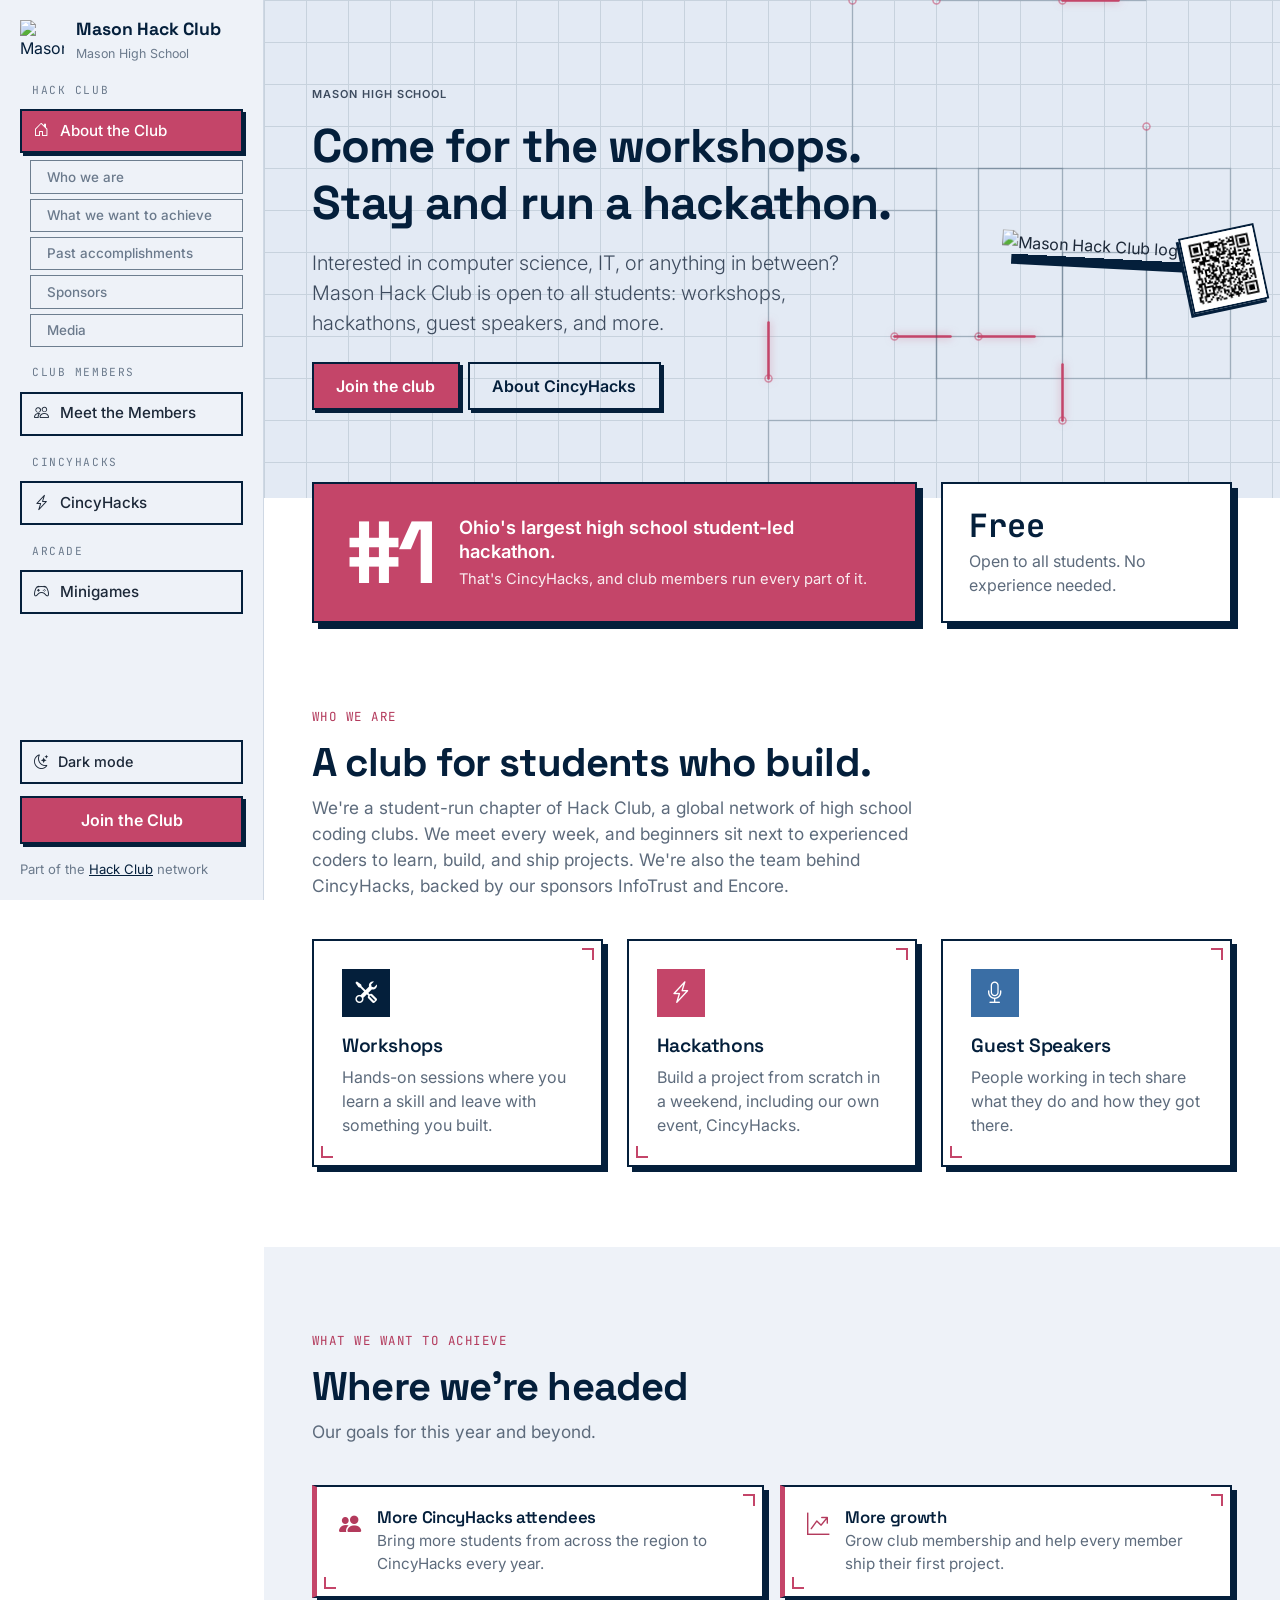
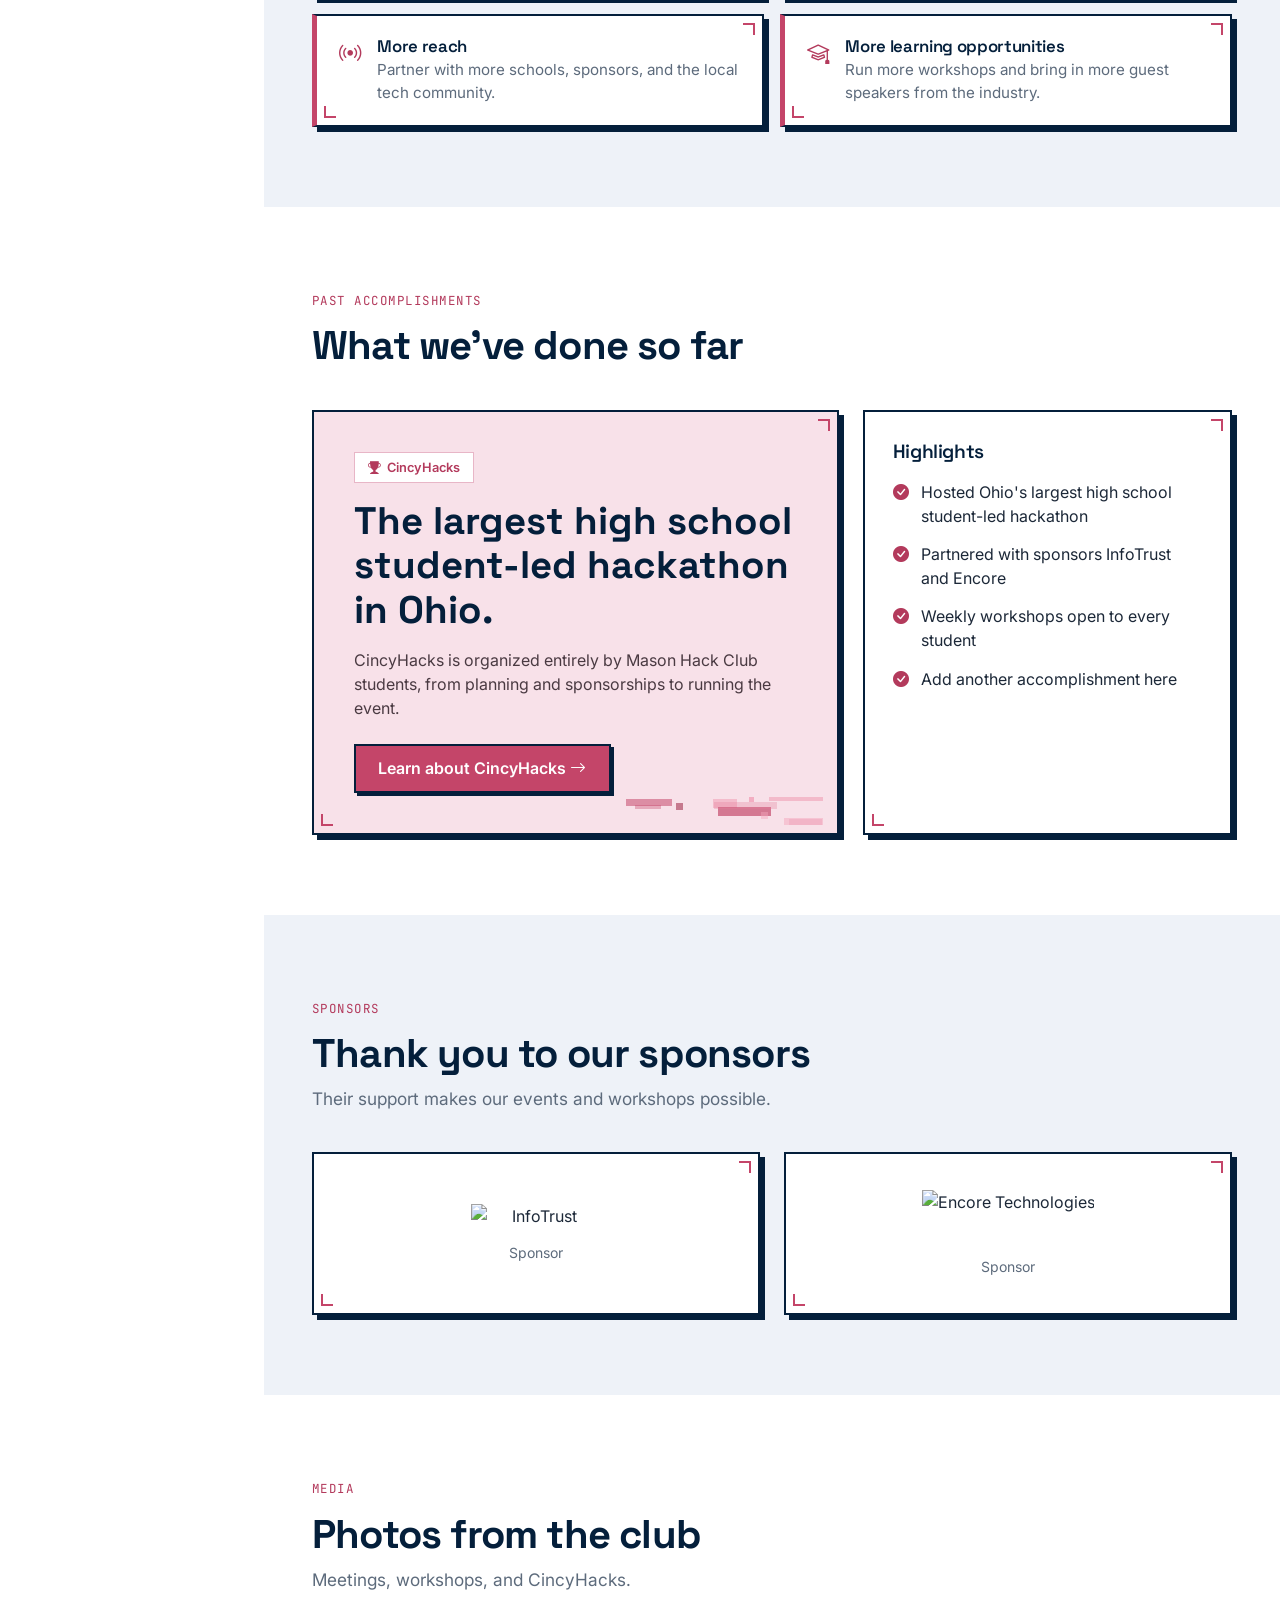
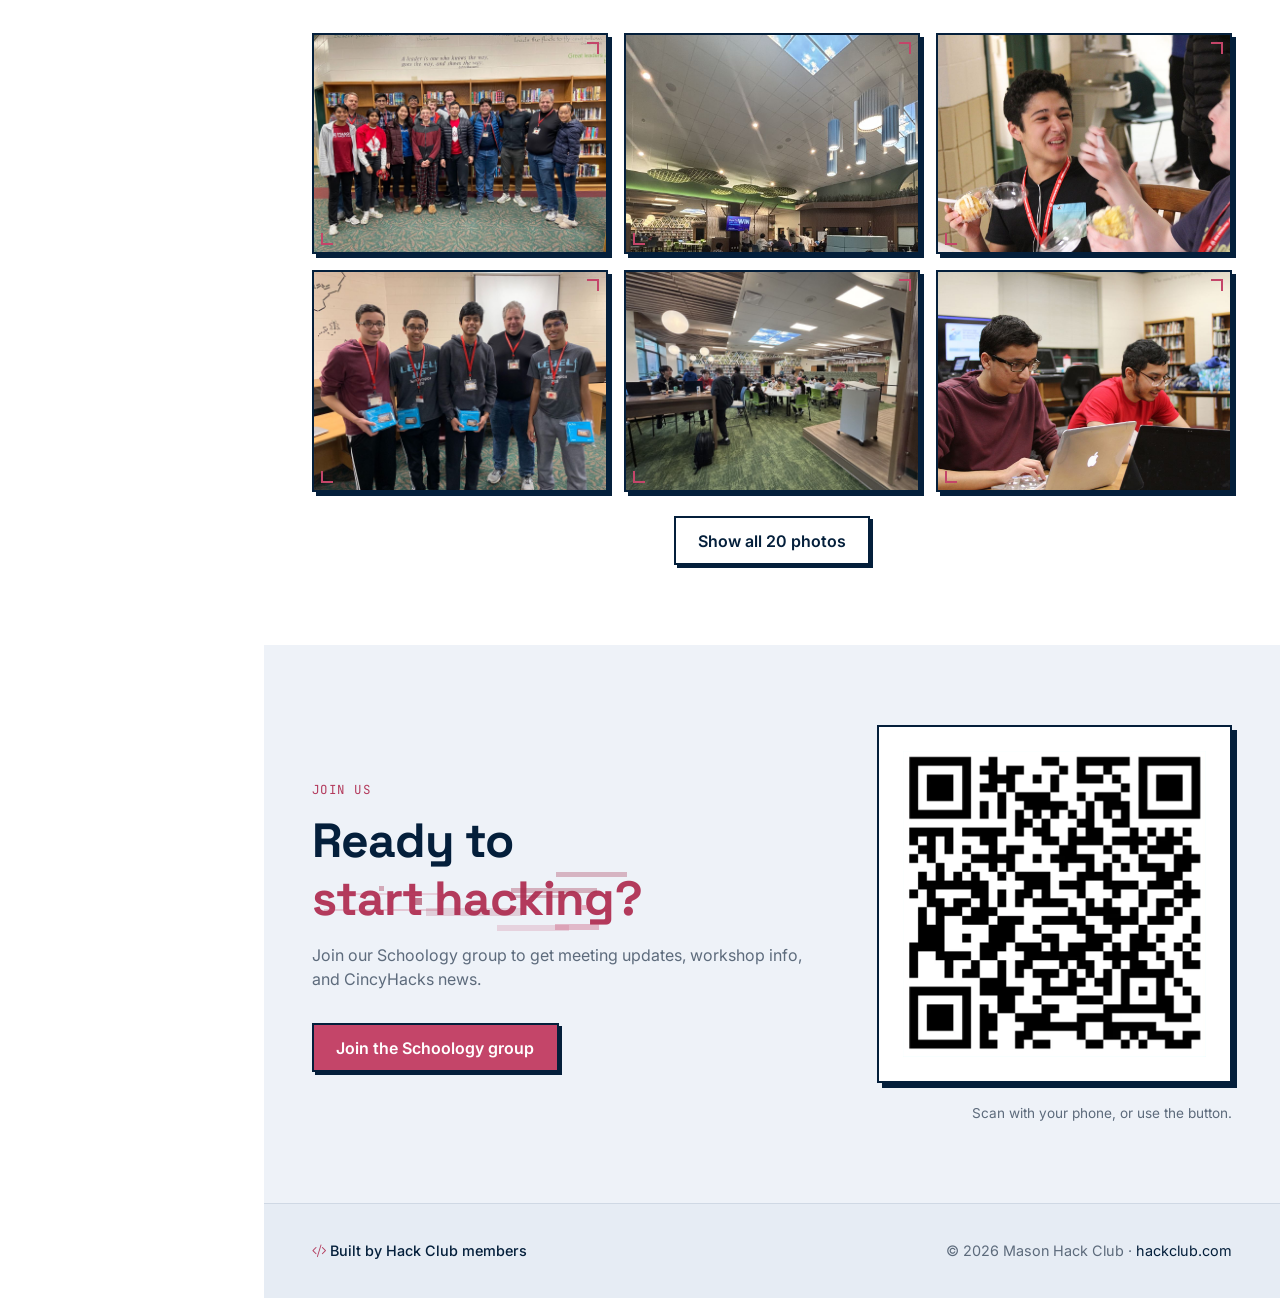
==== commit a56d003c: "De-slopped it I've actualy put some developing time into making the site a bit better after my initi" ====
--- a/index.html
+++ b/index.html
@@ -6,7 +6,7 @@
   <title>Mason Hack Club</title>
   <meta name="description" content="Mason Hack Club: a student-led club exploring technology every week through workshops, hackathons, and guest speakers." />
   <meta name="theme-color" content="#041f3b" />
-  <link rel="icon" href="https://asset-cdn.schoology.com/system/files/imagecache/profile_reg/grouplogos/logo-648541173_696d6c69d69a2.png?1768778858" />
+  <link rel="icon" data-media="logo" />
   <link rel="preconnect" href="https://fonts.googleapis.com" />
   <link rel="preconnect" href="https://fonts.gstatic.com" crossorigin />
   <link href="https://fonts.googleapis.com/css2?family=Inter:wght@400;500;600&family=JetBrains+Mono:wght@400;600&family=Space+Grotesk:wght@500;600;700&display=swap" rel="stylesheet" />
@@ -16,7 +16,11 @@
     // Set the theme before CSS paints so there's no flash of the wrong mode
     (function () {
       var t;
-      try { t = localStorage.getItem("theme"); } catch (e) {}
+      try {
+        t = localStorage.getItem("theme");
+      } catch (e) {
+        // Storage can be blocked; fall back to the system setting below.
+      }
       if (t !== "light" && t !== "dark") {
         t = window.matchMedia("(prefers-color-scheme: dark)").matches ? "dark" : "light";
       }
@@ -30,7 +34,7 @@
   <!-- Mobile top bar -->
   <div class="topbar d-lg-none d-flex align-items-center justify-content-between px-3 py-2">
     <a href="index.html" class="brand">
-      <img src="https://asset-cdn.schoology.com/system/files/imagecache/profile_reg/grouplogos/logo-648541173_696d6c69d69a2.png?1768778858" alt="Mason Hack Club logo" />
+      <img data-media="logo" alt="Mason Hack Club logo" />
       <strong>Mason Hack Club</strong>
     </a>
     <button class="btn p-1" type="button" data-bs-toggle="offcanvas" data-bs-target="#sidebar" aria-controls="sidebar" aria-label="Open menu">
@@ -46,7 +50,7 @@
     </div>
     <div class="offcanvas-body">
       <a href="index.html" class="brand d-none d-lg-flex">
-        <img src="https://asset-cdn.schoology.com/system/files/imagecache/profile_reg/grouplogos/logo-648541173_696d6c69d69a2.png?1768778858" alt="Mason Hack Club logo" />
+        <img data-media="logo" alt="Mason Hack Club logo" />
         <span><strong>Mason Hack Club</strong><small>Mason High School</small></span>
       </a>
 
@@ -99,33 +103,48 @@
     <header class="page-hero">
       <div class="container-xl px-4 px-lg-5">
         <div class="row align-items-center g-5">
-          <div class="col-lg-7">
-            <span class="eyebrow">// mason high school</span>
-            <h1 class="mb-3">Explore the world of <span class="accent">technology</span> every week.</h1>
+          <div class="col-lg-8 hero-copy">
+            <p class="hero-label">Mason High School</p>
+            <h1 class="hero-headline mb-3">Come for the workshops.<br />Stay and run a hackathon.</h1>
             <p class="lead mb-4">
               Interested in computer science, IT, or anything in between? Mason Hack Club is open to
               all students: workshops, hackathons, guest speakers, and more.
             </p>
             <div class="d-flex flex-wrap gap-2">
-              <a href="#join" class="btn btn-hc">Join the club <i class="bi bi-arrow-right"></i></a>
+              <a href="#join" class="btn btn-hc">Join the club</a>
               <a href="cincyhacks.html" class="btn btn-hc-outline">About CincyHacks</a>
             </div>
           </div>
-          <div class="col-lg-5 text-center">
-            <img class="hero-logo" src="https://asset-cdn.schoology.com/system/files/imagecache/profile_reg/grouplogos/logo-648541173_696d6c69d69a2.png?1768778858" alt="Mason Hack Club logo" />
+          <div class="col-lg-4 text-center">
+            <div class="hero-logo-wrap">
+              <img class="hero-logo" data-media="logo" alt="Mason Hack Club logo" />
+              <!-- A second, small copy of the join QR, stuck sideways on the logo card -->
+              <a class="hero-qr" href="https://masonohioschools.schoology.com/group/648541173" target="_blank" rel="noopener" aria-label="Join the Schoology group">
+                <img data-media="schoologyQr" alt="" width="84" height="84" />
+              </a>
+            </div>
           </div>
         </div>
       </div>
     </header>
 
-    <!-- Highlights -->
-    <section class="highlight-strip">
-      <div class="container-xl px-4 px-lg-5">
-        <div class="row g-0">
-          <div class="col-6 col-md-3 stat"><strong>#1</strong><span>Largest HS student-led hackathon in Ohio</span></div>
-          <div class="col-6 col-md-3 stat"><strong>Weekly</strong><span>Meetings &amp; workshops</span></div>
-          <div class="col-6 col-md-3 stat"><strong>2</strong><span>Sponsors: InfoTrust &amp; Encore</span></div>
-          <div class="col-6 col-md-3 stat"><strong>Free</strong><span>Open to all students</span></div>
+    <!-- Stat callouts -->
+    <section class="stat-callouts">
+      <div class="container-xl px-4 px-lg-5">
+        <div class="row g-4">
+          <div class="col-lg-8">
+            <div class="stat-lead">
+              <strong>#1</strong>
+              <p>Ohio's largest high school student-led hackathon.
+                <small>That's CincyHacks, and club members run every part of it.</small></p>
+            </div>
+          </div>
+          <div class="col-lg-4">
+            <div class="stat-aside">
+              <strong>Free</strong>
+              <p>Open to all students. No experience needed.</p>
+            </div>
+          </div>
         </div>
       </div>
     </section>
@@ -134,12 +153,13 @@
     <section class="section" id="who-we-are">
       <div class="container-xl px-4 px-lg-5">
         <div class="section-head">
-          <span class="eyebrow">// who we are</span>
+          <span class="eyebrow">who we are</span>
           <h2>A club for students who build.</h2>
           <p>
             We're a student-run chapter of Hack Club, a global network of high school coding clubs.
-            Beginners and experienced coders alike meet every week to learn, build, and ship projects,
-            and we're the team behind CincyHacks.
+            We meet every week, and beginners sit next to experienced coders to learn, build, and
+            ship projects. We're also the team behind CincyHacks, backed by our sponsors InfoTrust
+            and Encore.
           </p>
         </div>
         <div class="row g-4">
@@ -172,7 +192,7 @@
     <section class="section section-alt" id="goals">
       <div class="container-xl px-4 px-lg-5">
         <div class="section-head">
-          <span class="eyebrow">// what we want to achieve</span>
+          <span class="eyebrow">what we want to achieve</span>
           <h2>Where we're headed</h2>
           <p>Our goals for this year and beyond.</p>
         </div>
@@ -221,7 +241,7 @@
     <section class="section" id="accomplishments">
       <div class="container-xl px-4 px-lg-5">
         <div class="section-head">
-          <span class="eyebrow">// past accomplishments</span>
+          <span class="eyebrow">past accomplishments</span>
           <h2>What we've done so far</h2>
         </div>
         <div class="row g-4 align-items-stretch">
@@ -255,23 +275,23 @@
     <section class="section section-alt" id="sponsors">
       <div class="container-xl px-4 px-lg-5">
         <div class="section-head">
-          <span class="eyebrow">// sponsors</span>
+          <span class="eyebrow">sponsors</span>
           <h2>Thank you to our sponsors</h2>
           <p>Their support makes our events and workshops possible.</p>
         </div>
         <div class="row g-4">
-          <div class="col-md-6">
-            <!-- Swap the wordmark for a logo: <img src="assets/img/sponsors/infotrust.png" alt="InfoTrust" height="48"> -->
-            <div class="sponsor">
-              <span class="wordmark">InfoTrust</span>
+          <!-- Logo images come from assets/data/media.json -->
+          <div class="col-md-6">
+            <a class="sponsor" href="https://infotrust.com" target="_blank" rel="noopener">
+              <img class="sponsor-logo" data-media="sponsorInfotrust" width="300" height="55" />
               <small>Sponsor</small>
-            </div>
-          </div>
-          <div class="col-md-6">
-            <div class="sponsor">
-              <span class="wordmark">Encore</span>
+            </a>
+          </div>
+          <div class="col-md-6">
+            <a class="sponsor" href="https://encore.tech" target="_blank" rel="noopener">
+              <img class="sponsor-logo" data-media="sponsorEncore" width="1001" height="297" />
               <small>Sponsor</small>
-            </div>
+            </a>
           </div>
         </div>
       </div>
@@ -281,18 +301,14 @@
     <section class="section" id="media">
       <div class="container-xl px-4 px-lg-5">
         <div class="section-head">
-          <span class="eyebrow">// media</span>
+          <span class="eyebrow">media</span>
           <h2>Photos from the club</h2>
           <p>Meetings, workshops, and CincyHacks.</p>
         </div>
-        <!-- Replace each tile's icon with <img src="assets/img/media/photo-1.jpg" alt="..."> -->
-        <div class="row g-3">
-          <div class="col-6 col-md-4"><div class="media-tile"><i class="bi bi-image"></i></div></div>
-          <div class="col-6 col-md-4"><div class="media-tile"><i class="bi bi-image"></i></div></div>
-          <div class="col-6 col-md-4"><div class="media-tile"><i class="bi bi-image"></i></div></div>
-          <div class="col-6 col-md-4"><div class="media-tile"><i class="bi bi-image"></i></div></div>
-          <div class="col-6 col-md-4"><div class="media-tile"><i class="bi bi-image"></i></div></div>
-          <div class="col-6 col-md-4"><div class="media-tile"><i class="bi bi-image"></i></div></div>
+        <!-- Filled from the "gallery" list in assets/data/media.json -->
+        <div class="row g-3" data-gallery data-gallery-preview="6"></div>
+        <div class="text-center mt-4">
+          <button type="button" class="btn btn-hc-outline" data-gallery-more hidden>Show all photos</button>
         </div>
       </div>
     </section>
@@ -300,10 +316,20 @@
     <!-- Join -->
     <section class="cta" id="join">
       <div class="container-xl px-4 px-lg-5">
-        <span class="eyebrow">// join us</span>
-        <h2 class="mb-3">Ready to <span class="accent">start hacking?</span></h2>
-        <p>Join our Schoology group to get meeting updates, workshop info, and CincyHacks news.</p>
-        <a href="#" class="btn btn-hc">Join the Schoology group <i class="bi bi-arrow-right"></i></a>
+        <div class="row align-items-center g-5">
+          <!-- Message on the left -->
+          <div class="col-lg-7 join-copy">
+            <span class="eyebrow">join us</span>
+            <h2 class="mb-3">Ready to <span class="accent">start hacking?</span></h2>
+            <p>Join our Schoology group to get meeting updates, workshop info, and CincyHacks news.</p>
+            <a href="https://masonohioschools.schoology.com/group/648541173" class="btn btn-hc" target="_blank" rel="noopener">Join the Schoology group</a>
+          </div>
+          <!-- QR code on the right -->
+          <div class="col-lg-5 join-code">
+            <img class="join-qr" data-media="schoologyQr" width="360" height="360" />
+            <p class="join-qr-hint">Scan with your phone, or use the button.</p>
+          </div>
+        </div>
       </div>
     </section>
 
@@ -317,5 +343,8 @@
 
   <script src="https://cdn.jsdelivr.net/npm/bootstrap@5.3.3/dist/js/bootstrap.bundle.min.js"></script>
   <script src="assets/js/main.js"></script>
+  <script src="assets/js/media.js"></script>
+  <script src="assets/js/traces.js"></script>
+  <script src="assets/js/glitch.js"></script>
 </body>
 </html>
--- a/assets/css/styles.css
+++ b/assets/css/styles.css
@@ -1,787 +1,41 @@
 /* ==========================================================
-   Mason Hack Club — theme
+   Mason Hack Club: stylesheet index
    Brand: Red #c44569, Blue #041f3b
-   Light and dark palettes are set as tokens below; every
-   component reads tokens, so each mode stays consistent.
+
+   Each file holds one part of the site. Order matters: later files
+   override earlier ones, so tokens come first, the shape system
+   (which restyles corners and shadows everywhere) comes near the
+   end, and the reduced-motion overrides come last.
    The theme is set by data-bs-theme on <html> (see main.js).
    ========================================================== */
 
-/* ---------- Brand constants (same in both modes) ---------- */
-:root {
-  --hc-red: #c44569;
-  --hc-red-dark: #a3324f;
-  --hc-blue: #041f3b;
+/* Foundations */
+@import url("tokens.css");
+@import url("base.css");
+@import url("buttons.css");
 
-  --sidebar-w: 264px;
-  --radius: 14px;
-}
+/* Layout */
+@import url("sidebar.css");
+@import url("hero.css");
+@import url("footer.css");
 
-/* ---------- Light mode (default) ---------- */
-:root,
-[data-bs-theme="light"] {
-  color-scheme: light;
+/* Home page sections */
+@import url("stats.css");
+@import url("cards.css");
+@import url("goals.css");
+@import url("feature.css");
+@import url("sponsors.css");
+@import url("gallery.css");
+@import url("join.css");
 
-  --bg: #ffffff;
-  --bg-alt: #eef2f8;
-  --surface: #ffffff;
-  --border: #cfd8e4;
-  --heading: #041f3b;
-  --text: #1c2838;
-  --muted: #5d6b7c;
-  --accent-text: #b33a5c;          /* red that passes contrast on white */
+/* Other pages */
+@import url("members.css");
+@import url("boilerplate.css");
+@import url("minigames.css");
 
-  --sidebar-bg: #eef2f8;
-  --sidebar-border: #cfd8e4;
-  --sidebar-text: #1c2838;
-  --sidebar-muted: #6b7a8c;
-  --sidebar-hover: rgba(4, 31, 59, 0.08);
-  --sub-active-bg: rgba(196, 69, 105, 0.12);
-  --sub-active-text: #b33a5c;
+/* Effects */
+@import url("glitch.css");
 
-  --hero-bg: linear-gradient(135deg, #d9e5f3 0%, #eee4ee 55%, #f6d9e3 100%);
-  --hero-grid: rgba(4, 31, 59, 0.12);
-  --hero-glow: rgba(196, 69, 105, 0.38);
-  --hero-lead: #3d4b5e;
-  --trace-line: rgba(4, 31, 59, 0.2);
-  --trace-pulse: #c44569;
-  --trace-glow: rgba(196, 69, 105, 0.55);
-
-  --feature-bg: #f8e1e9;
-  --feature-border: #e8b6c7;
-  --feature-text: #4a3a42;
-  --badge-bg: #ffffff;
-  --badge-text: #b33a5c;
-  --badge-border: #e8b6c7;
-
-  --tile-1: #041f3b;
-  --tile-2: #c44569;
-  --tile-3: #3a6ea5;
-
-  --media-1: linear-gradient(135deg, #c9d8ea, #e1e9f4);
-  --media-2: linear-gradient(135deg, #eec3d2, #f8e1e9);
-  --media-icon: rgba(4, 31, 59, 0.45);
-
-  --cta-bg: #eef2f8;
-  --cta-glow: rgba(196, 69, 105, 0.28);
-
-  --footer-bg: #e6ecf4;
-  --footer-text: #5d6b7c;
-  --footer-link: #041f3b;
-
-  --outline-btn-text: #041f3b;
-  --outline-btn-border: rgba(4, 31, 59, 0.4);
-  --outline-btn-hover: rgba(4, 31, 59, 0.06);
-
-  --chip-bg: #e6ecf4;
-  --chip-text: #041f3b;
-
-  --shadow: 0 16px 32px rgba(4, 31, 59, 0.14);
-  --rest-shadow: 0 1px 2px rgba(4, 31, 59, 0.06), 0 4px 12px rgba(4, 31, 59, 0.05);
-  --logo-shadow: 0 24px 48px rgba(4, 31, 59, 0.18);
-}
-
-/* ---------- Dark mode ---------- */
-[data-bs-theme="dark"] {
-  color-scheme: dark;
-
-  --bg: #04182e;
-  --bg-alt: #041f3b;
-  --surface: #0a2a4a;
-  --border: rgba(220, 230, 242, 0.1);
-  --heading: #f1f4f9;
-  --text: #d6dfea;
-  --muted: #93a3b8;
-  --accent-text: #e27b98;          /* lighter red that passes contrast on navy */
-
-  --sidebar-bg: #031426;
-  --sidebar-border: rgba(220, 230, 242, 0.06);
-  --sidebar-text: #d6dfea;
-  --sidebar-muted: #7d8ea4;
-  --sidebar-hover: rgba(220, 230, 242, 0.07);
-  --sub-active-bg: rgba(196, 69, 105, 0.2);
-  --sub-active-text: #f2a6bb;
-
-  --hero-bg: #041f3b;
-  --hero-grid: rgba(220, 230, 242, 0.045);
-  --hero-glow: rgba(196, 69, 105, 0.42);
-  --hero-lead: #b9c6d6;
-  --trace-line: rgba(220, 230, 242, 0.13);
-  --trace-pulse: #e27b98;
-  --trace-glow: rgba(226, 123, 152, 0.7);
-
-  --feature-bg: #0a2a4a;
-  --feature-border: rgba(196, 69, 105, 0.35);
-  --feature-text: #b9c6d6;
-  --badge-bg: rgba(196, 69, 105, 0.2);
-  --badge-text: #f2a6bb;
-  --badge-border: rgba(196, 69, 105, 0.5);
-
-  --tile-1: #1d4f86;
-  --tile-2: #c44569;
-  --tile-3: #2f6a9e;
-
-  --media-1: linear-gradient(135deg, #0a2a4a, #0f3560);
-  --media-2: linear-gradient(135deg, #3a1f36, #512843);
-  --media-icon: rgba(220, 230, 242, 0.35);
-
-  --cta-bg: #031426;
-  --cta-glow: rgba(196, 69, 105, 0.28);
-
-  --footer-bg: #021020;
-  --footer-text: #93a3b8;
-  --footer-link: #f1f4f9;
-
-  --outline-btn-text: #f1f4f9;
-  --outline-btn-border: rgba(220, 230, 242, 0.35);
-  --outline-btn-hover: rgba(220, 230, 242, 0.08);
-
-  --chip-bg: rgba(220, 230, 242, 0.08);
-  --chip-text: #d6dfea;
-
-  --shadow: 0 16px 32px rgba(0, 0, 0, 0.3);
-  --rest-shadow: none;
-  --logo-shadow: 0 24px 48px rgba(0, 0, 0, 0.4);
-}
-
-/* ---------- Base ---------- */
-:root {
-  --bs-primary: var(--hc-red);
-  --bs-primary-rgb: 196, 69, 105;
-  --bs-body-font-family: "Inter", system-ui, sans-serif;
-}
-
-body {
-  background: var(--bg);
-  color: var(--text);
-  transition: background-color 0.2s, color 0.2s;
-}
-
-a { color: var(--accent-text); }
-a:hover { color: var(--hc-red); }
-
-h1, h2, h3, h4, .display-font {
-  font-family: "Space Grotesk", system-ui, sans-serif;
-  letter-spacing: -0.02em;
-  color: var(--heading);
-}
-
-.mono { font-family: "JetBrains Mono", ui-monospace, monospace; }
-
-/* ---------- Buttons ---------- */
-.btn-hc {
-  --bs-btn-bg: var(--hc-red);
-  --bs-btn-border-color: var(--hc-red);
-  --bs-btn-color: #fff;
-  --bs-btn-hover-bg: var(--hc-red-dark);
-  --bs-btn-hover-border-color: var(--hc-red-dark);
-  --bs-btn-hover-color: #fff;
-  --bs-btn-active-bg: var(--hc-red-dark);
-  --bs-btn-active-border-color: var(--hc-red-dark);
-  --bs-btn-active-color: #fff;
-  font-weight: 600;
-  border-radius: 999px;
-  padding: 0.65rem 1.4rem;
-}
-.btn-hc-outline {
-  --bs-btn-color: var(--outline-btn-text);
-  --bs-btn-border-color: var(--outline-btn-border);
-  --bs-btn-hover-bg: var(--outline-btn-hover);
-  --bs-btn-hover-border-color: var(--outline-btn-text);
-  --bs-btn-hover-color: var(--outline-btn-text);
-  --bs-btn-active-bg: var(--outline-btn-hover);
-  --bs-btn-active-color: var(--outline-btn-text);
-  font-weight: 600;
-  border-radius: 999px;
-  padding: 0.65rem 1.4rem;
-}
-
-/* ---------- Sidebar ---------- */
-.sidebar {
-  /* !important beats Bootstrap's transparent .offcanvas-lg background on desktop */
-  background-color: var(--sidebar-bg) !important;
-  color: var(--sidebar-text);
-  width: var(--sidebar-w);
-  --bs-offcanvas-width: var(--sidebar-w);
-}
-@media (min-width: 992px) {
-  .sidebar {
-    position: fixed;
-    inset: 0 auto 0 0;
-    border-right: 1px solid var(--sidebar-border);
-  }
-  .main { margin-left: var(--sidebar-w); }
-}
-.sidebar .offcanvas-header,
-.sidebar .offcanvas-body { padding: 1.5rem 1.25rem; }
-.sidebar .offcanvas-body { display: flex; flex-direction: column; gap: 1.75rem; }
-
-.brand {
-  display: flex;
-  align-items: center;
-  gap: 0.75rem;
-  text-decoration: none;
-  color: var(--heading);
-}
-.brand:hover { color: var(--heading); }
-.brand img {
-  width: 44px;
-  height: 44px;
-  border-radius: 10px;
-  object-fit: cover;
-}
-.brand strong { display: block; font-family: "Space Grotesk", sans-serif; font-size: 1.1rem; line-height: 1.1; }
-.brand small { color: var(--sidebar-muted); font-size: 0.78rem; }
-
-.nav-group-label {
-  font-family: "JetBrains Mono", monospace;
-  font-size: 0.7rem;
-  letter-spacing: 0.14em;
-  text-transform: uppercase;
-  color: var(--sidebar-muted);
-  margin: 0 0 0.5rem 0.75rem;
-}
-.side-nav { list-style: none; padding: 0; margin: 0; display: grid; gap: 2px; }
-.side-nav a {
-  display: flex;
-  align-items: center;
-  gap: 0.7rem;
-  padding: 0.55rem 0.75rem;
-  border-radius: 10px;
-  color: var(--sidebar-text);
-  text-decoration: none;
-  font-weight: 500;
-  font-size: 0.95rem;
-  transition: background 0.15s, color 0.15s;
-}
-.side-nav a:hover { background: var(--sidebar-hover); color: var(--heading); }
-.side-nav a.active { background: var(--hc-red); color: #fff; }
-.side-nav .sub a { padding-left: 2.6rem; font-size: 0.87rem; color: var(--sidebar-muted); }
-.side-nav .sub a:hover { color: var(--heading); }
-.side-nav .sub a.active { background: var(--sub-active-bg); color: var(--sub-active-text); }
-
-.sidebar-foot {
-  margin-top: auto;
-  font-size: 0.82rem;
-  color: var(--sidebar-muted);
-}
-.sidebar-foot a:not(.btn) { color: var(--heading); }
-
-.theme-toggle {
-  display: flex;
-  align-items: center;
-  gap: 0.6rem;
-  width: 100%;
-  padding: 0.55rem 0.75rem;
-  margin-bottom: 0.75rem;
-  border: 1px solid var(--sidebar-border);
-  border-radius: 10px;
-  background: transparent;
-  color: var(--sidebar-text);
-  font-size: 0.9rem;
-  font-weight: 500;
-  transition: background 0.15s;
-}
-.theme-toggle:hover { background: var(--sidebar-hover); }
-
-/* Mobile top bar */
-.topbar {
-  background: var(--sidebar-bg);
-  border-bottom: 1px solid var(--sidebar-border);
-  position: sticky;
-  top: 0;
-  z-index: 1030;
-}
-.topbar .btn { color: var(--heading); font-size: 1.5rem; line-height: 1; }
-
-/* ---------- Page header ---------- */
-.page-hero {
-  position: relative;
-  background: var(--hero-bg);
-  overflow: hidden;
-  padding: 5rem 0 5.5rem;
-}
-.page-hero::before {
-  content: "";
-  position: absolute;
-  inset: 0;
-  background-image:
-    linear-gradient(var(--hero-grid) 1px, transparent 1px),
-    linear-gradient(90deg, var(--hero-grid) 1px, transparent 1px);
-  background-size: 42px 42px;
-  mask-image: radial-gradient(ellipse at 70% 30%, #000 25%, transparent 85%);
-}
-.page-hero::after {
-  content: "";
-  position: absolute;
-  width: 480px;
-  height: 480px;
-  right: -140px;
-  top: -160px;
-  background: radial-gradient(circle, var(--hero-glow), transparent 65%);
-}
-/* Animated circuit traces (built by main.js). The layer holds its own copy of
-   the grid so grid and traces drift together; the static ::before grid above
-   is only the fallback for when the script hasn't run. */
-.page-hero.has-traces::before { display: none; }
-.hero-traces {
-  position: absolute;
-  inset: 0;
-  overflow: hidden;
-  pointer-events: none;
-  mask-image: radial-gradient(ellipse at 70% 30%, #000 25%, transparent 85%);
-}
-.hero-traces-layer {
-  position: absolute;
-  top: -42px;
-  left: -42px;
-  right: 0;
-  bottom: 0;
-  background-image:
-    linear-gradient(var(--hero-grid) 1px, transparent 1px),
-    linear-gradient(90deg, var(--hero-grid) 1px, transparent 1px);
-  background-size: 42px 42px;
-  animation: trace-drift 30s linear infinite;
-}
-.hero-traces svg { position: absolute; top: 0; left: 0; overflow: visible; }
-.trace-line { fill: none; stroke: var(--trace-line); stroke-width: 1.5; }
-.trace-node { fill: none; stroke: var(--trace-pulse); stroke-width: 1.5; opacity: 0.55; }
-.trace-pulse {
-  fill: none;
-  stroke: var(--trace-pulse);
-  stroke-width: 2.5;
-  stroke-linecap: round;
-  filter: drop-shadow(0 0 4px var(--trace-glow));
-}
-/* One cell per loop, so the end frame lines up exactly with the start. */
-@keyframes trace-drift {
-  from { transform: translate(0, 0); }
-  to { transform: translate(42px, 42px); }
-}
-.page-hero > .container-xl { position: relative; z-index: 1; }
-.page-hero h1 { font-size: clamp(2.4rem, 5.5vw, 4rem); font-weight: 700; }
-.page-hero .lead { color: var(--hero-lead); max-width: 580px; }
-.accent { color: var(--accent-text); }
-
-.eyebrow {
-  display: inline-block;
-  font-family: "JetBrains Mono", monospace;
-  font-size: 0.78rem;
-  letter-spacing: 0.12em;
-  text-transform: uppercase;
-  color: var(--accent-text);
-  margin-bottom: 0.75rem;
-}
-
-.hero-logo {
-  width: min(100%, 300px);
-  aspect-ratio: 1;
-  object-fit: cover;
-  border-radius: 28px;
-  box-shadow: var(--logo-shadow);
-  transform: rotate(3deg);
-}
-@media (max-width: 991.98px) {
-  .hero-logo { width: min(55%, 220px); }
-}
-
-/* ---------- Highlight strip ---------- */
-.highlight-strip { background: var(--hc-red); color: #fff; }
-.highlight-strip .stat { padding: 1.6rem 1rem; text-align: center; }
-.highlight-strip .stat strong {
-  display: block;
-  font-family: "Space Grotesk", sans-serif;
-  font-size: 1.9rem;
-  line-height: 1.1;
-}
-.highlight-strip .stat span { font-size: 0.88rem; opacity: 0.92; }
-@media (min-width: 768px) {
-  .highlight-strip .stat + .stat { border-left: 1px solid rgba(255, 255, 255, 0.25); }
-}
-
-/* ---------- Sections ---------- */
-.section { padding: 5rem 0; }
-.section-alt { background: var(--bg-alt); }
-.section-head { max-width: 640px; margin-bottom: 2.5rem; }
-.section-head h2 { font-size: clamp(1.9rem, 3.5vw, 2.5rem); font-weight: 700; }
-.section-head p { color: var(--muted); font-size: 1.08rem; }
-
-.hc-card {
-  height: 100%;
-  background: var(--surface);
-  border: 1px solid var(--border);
-  border-radius: var(--radius);
-  padding: 1.75rem;
-  transition: transform 0.2s, box-shadow 0.2s, border-color 0.2s;
-  box-shadow: var(--rest-shadow);
-}
-.hc-card:hover {
-  transform: translateY(-4px);
-  border-color: var(--hc-red);
-  box-shadow: var(--shadow);
-}
-.hc-card h3 { font-size: 1.2rem; font-weight: 600; }
-.hc-card p { color: var(--muted); margin-bottom: 0; }
-.icon-tile {
-  width: 48px;
-  height: 48px;
-  border-radius: 12px;
-  display: grid;
-  place-items: center;
-  font-size: 1.35rem;
-  color: #fff;
-  background: var(--tile-1);
-  margin-bottom: 1.1rem;
-}
-.icon-tile.red { background: var(--tile-2); }
-.icon-tile.alt { background: var(--tile-3); }
-
-/* Goal list */
-.goal {
-  display: flex;
-  gap: 1rem;
-  align-items: flex-start;
-  padding: 1.25rem 1.4rem;
-  background: var(--surface);
-  border: 1px solid var(--border);
-  border-left: 4px solid var(--hc-red);
-  border-radius: 12px;
-  height: 100%;
-  box-shadow: var(--rest-shadow);
-}
-.goal i { color: var(--accent-text); font-size: 1.4rem; }
-.goal h3 { font-size: 1.05rem; font-weight: 600; margin-bottom: 0.2rem; }
-.goal p { color: var(--muted); margin: 0; font-size: 0.95rem; }
-
-/* Accomplishment feature */
-.feature {
-  background: var(--feature-bg);
-  border: 1px solid var(--feature-border);
-  border-radius: 20px;
-  padding: 2.5rem;
-  position: relative;
-  overflow: hidden;
-}
-.feature::after {
-  content: "";
-  position: absolute;
-  width: 320px;
-  height: 320px;
-  right: -80px;
-  bottom: -120px;
-  background: radial-gradient(circle, var(--hero-glow), transparent 65%);
-}
-.feature > * { position: relative; z-index: 1; }
-.feature .big { font-family: "Space Grotesk", sans-serif; font-size: clamp(1.7rem, 3.5vw, 2.4rem); font-weight: 700; line-height: 1.15; color: var(--heading); }
-.feature p { color: var(--feature-text); }
-.badge-hc {
-  display: inline-flex;
-  align-items: center;
-  gap: 0.4rem;
-  background: var(--badge-bg);
-  color: var(--badge-text);
-  border: 1px solid var(--badge-border);
-  border-radius: 999px;
-  padding: 0.3rem 0.8rem;
-  font-size: 0.8rem;
-  font-weight: 600;
-}
-
-.mini-list { list-style: none; padding: 0; margin: 0; display: grid; gap: 0.9rem; }
-.mini-list li { display: flex; gap: 0.75rem; }
-.mini-list i { color: var(--accent-text); }
-
-/* Sponsors */
-.sponsor {
-  height: 100%;
-  display: flex;
-  flex-direction: column;
-  align-items: center;
-  justify-content: center;
-  text-align: center;
-  gap: 0.4rem;
-  padding: 2.25rem 1.5rem;
-  border: 1px solid var(--border);
-  border-radius: var(--radius);
-  background: var(--surface);
-  transition: border-color 0.2s, box-shadow 0.2s;
-  box-shadow: var(--rest-shadow);
-}
-.sponsor:hover { border-color: var(--hc-red); box-shadow: var(--shadow); }
-.sponsor .wordmark { font-family: "Space Grotesk", sans-serif; font-size: 1.8rem; font-weight: 700; color: var(--heading); }
-.sponsor small { color: var(--muted); }
-
-/* Media gallery */
-.media-tile {
-  aspect-ratio: 4 / 3;
-  border-radius: 12px;
-  background: var(--media-1);
-  border: 1px solid var(--border);
-  display: grid;
-  place-items: center;
-  color: var(--media-icon);
-  font-size: 2rem;
-  overflow: hidden;
-  box-shadow: var(--rest-shadow);
-}
-.row > :nth-child(even) > .media-tile { background: var(--media-2); }
-.media-tile img { width: 100%; height: 100%; object-fit: cover; }
-
-/* CTA */
-.cta {
-  background: var(--cta-bg);
-  text-align: center;
-  padding: 5rem 0;
-  position: relative;
-  overflow: hidden;
-}
-.cta::before {
-  content: "";
-  position: absolute;
-  left: -10%;
-  right: -10%;
-  bottom: -70%;
-  height: 130%;
-  background: radial-gradient(ellipse at center, var(--cta-glow), transparent 65%);
-}
-.cta > .container-xl { position: relative; }
-.cta h2 { font-size: clamp(2rem, 4.5vw, 3rem); font-weight: 700; }
-.cta p { color: var(--muted); max-width: 540px; margin: 0 auto 2rem; }
-
-/* ---------- Members ---------- */
-.member-card {
-  height: 100%;
-  background: var(--surface);
-  border: 1px solid var(--border);
-  border-radius: 18px;
-  overflow: hidden;
-  display: flex;
-  flex-direction: column;
-  transition: transform 0.2s, box-shadow 0.2s, border-color 0.2s;
-  box-shadow: var(--rest-shadow);
-}
-.member-card:hover {
-  transform: translateY(-4px);
-  border-color: var(--hc-red);
-  box-shadow: var(--shadow);
-}
-.member-photo {
-  aspect-ratio: 1;
-  width: 100%;
-  object-fit: cover;
-  background: var(--bg-alt);
-}
-.member-body { padding: 1.25rem 1.4rem 1.5rem; flex: 1; display: flex; flex-direction: column; }
-.member-body h3 { font-size: 1.15rem; font-weight: 600; margin-bottom: 0.15rem; }
-.member-role {
-  font-family: "JetBrains Mono", monospace;
-  font-size: 0.72rem;
-  letter-spacing: 0.1em;
-  text-transform: uppercase;
-  color: var(--accent-text);
-  margin-bottom: 0.75rem;
-}
-.member-bio { color: var(--muted); font-size: 0.93rem; margin-bottom: 1rem; }
-.member-links { margin-top: auto; display: flex; gap: 0.5rem; }
-.member-links a {
-  width: 34px;
-  height: 34px;
-  display: grid;
-  place-items: center;
-  border-radius: 50%;
-  background: var(--chip-bg);
-  color: var(--chip-text);
-  text-decoration: none;
-  transition: background 0.15s, color 0.15s;
-}
-.member-links a:hover { background: var(--hc-red); color: #fff; }
-
-/* ---------- Placeholder / boilerplate ---------- */
-.placeholder-block {
-  border: 2px dashed var(--border);
-  border-radius: var(--radius);
-  padding: 2.5rem 1.5rem;
-  text-align: center;
-  color: var(--muted);
-  background: var(--surface);
-  height: 100%;
-}
-.placeholder-block i { font-size: 1.8rem; color: var(--accent-text); display: block; margin-bottom: 0.6rem; }
-.placeholder-block strong { display: block; color: var(--heading); font-family: "Space Grotesk", sans-serif; font-size: 1.1rem; }
-
-/* ---------- Footer ---------- */
-.site-footer {
-  background: var(--footer-bg);
-  border-top: 1px solid var(--border);
-  color: var(--footer-text);
-  padding: 2.25rem 0;
-  font-size: 0.9rem;
-}
-.site-footer a { color: var(--footer-link); text-decoration: none; }
-.site-footer a:hover { color: var(--accent-text); }
-.built-by { color: var(--heading); font-weight: 500; }
-.built-by i { color: var(--accent-text); }
-
-/* ---------- MINIGAMES (ported from ia-life) ---------- */
-.game-card .icon-tile { margin-bottom: 1rem; }
-.game-card .btn { margin-top: 1.25rem; }
-
-.game-modal .modal-content {
-  background: var(--surface);
-  color: var(--text);
-  border: 1px solid var(--border);
-  border-radius: 18px;
-}
-.game-modal .modal-header,
-.game-modal .modal-body { padding: 1.25rem 1.5rem; }
-.game-modal .modal-header { border-bottom: 0; padding-bottom: 0; align-items: flex-start; }
-.game-modal .modal-title { font-size: 1.35rem; font-weight: 700; }
-.modal-hint { color: var(--muted); font-size: 0.92rem; margin: 0.25rem 0 0; }
-
-.minigame-status {
-  font-size: 0.88rem;
-  font-weight: 600;
-  color: var(--accent-text);
-  margin: 0.75rem 0 0;
-  min-height: 1.4em;
-  text-align: center;
-}
-
-/* Reactor: the pattern on the left, the player's attempt on the right. */
-.reactor-board {
-  display: flex;
-  gap: 1rem;
-  justify-content: center;
-  max-width: 340px;
-  margin: 0 auto;
-}
-.reactor-grid {
-  display: grid;
-  grid-template-columns: repeat(5, 1fr);
-  gap: 4px;
-  padding: 0.6rem;
-  background: var(--bg-alt);
-  border: 1px solid var(--border);
-  border-radius: 10px;
-  flex: 1;
-}
-.reactor-cell {
-  aspect-ratio: 1;
-  background: var(--surface);
-  border: 1px solid var(--border);
-  border-radius: 4px;
-  padding: 0;
-}
-button.reactor-cell { cursor: pointer; }
-button.reactor-cell:hover { border-color: var(--hc-red); }
-.reactor-cell.is-lit { background: var(--hc-red); border-color: var(--hc-red); }
-button.reactor-cell:focus-visible { outline: 2px solid var(--hc-red); outline-offset: 1px; }
-
-/* Set route: drag the marker onto the ring. */
-.route-screen {
-  position: relative;
-  height: min(220px, 40vh);
-  background-color: var(--bg-alt);
-  background-image:
-    linear-gradient(to right, var(--hero-grid) 1px, transparent 1px),
-    linear-gradient(to bottom, var(--hero-grid) 1px, transparent 1px);
-  background-size: 24px 24px;
-  border: 1px solid var(--border);
-  border-radius: 10px;
-  touch-action: none;
-}
-.route-target {
-  position: absolute;
-  width: 42px;
-  height: 42px;
-  margin: -21px 0 0 -21px;
-  border: 3px solid var(--heading);
-  border-radius: 50%;
-  opacity: 0.6;
-}
-.route-target.is-near { border-color: var(--hc-red); opacity: 1; }
-.route-marker {
-  position: absolute;
-  width: 22px;
-  height: 22px;
-  margin: -11px 0 0 -11px;
-  background: var(--hc-red);
-  border: 2px solid var(--surface);
-  border-radius: 50%;
-  box-shadow: 0 2px 8px rgba(0, 0, 0, 0.25);
-  cursor: grab;
-  touch-action: none;
-}
-.route-marker:active { cursor: grabbing; }
-.route-marker:focus-visible { outline: 2px solid var(--heading); outline-offset: 2px; }
-
-/* Popups: a screen of windows that are not the thing the player wanted. */
-.popup-screen {
-  position: relative;
-  height: min(250px, 44vh);
-  background: var(--bg-alt);
-  border: 1px solid var(--border);
-  border-radius: 10px;
-  overflow: hidden;
-}
-.popup-window {
-  position: absolute;
-  width: 54%;
-  min-width: 150px;
-  background: var(--surface);
-  border: 1px solid var(--border);
-  border-radius: 8px;
-  overflow: hidden;
-  box-shadow: 0 6px 18px rgba(0, 0, 0, 0.15);
-}
-.popup-bar {
-  display: flex;
-  align-items: center;
-  justify-content: space-between;
-  gap: 0.4rem;
-  background: var(--tile-1);
-  padding: 0.2rem 0.25rem 0.2rem 0.6rem;
-}
-.popup-title {
-  font-family: "JetBrains Mono", monospace;
-  font-size: 0.68rem;
-  font-weight: 600;
-  color: #fff;
-  text-transform: uppercase;
-  letter-spacing: 0.06em;
-  white-space: nowrap;
-  overflow: hidden;
-  text-overflow: ellipsis;
-}
-.popup-close {
-  flex-shrink: 0;
-  width: 1.5rem;
-  height: 1.5rem;
-  line-height: 1;
-  font-size: 0.9rem;
-  background: rgba(255, 255, 255, 0.15);
-  color: #fff;
-  border: none;
-  border-radius: 4px;
-  padding: 0;
-  cursor: pointer;
-}
-.popup-close:hover { background: var(--hc-red); }
-.popup-close:focus-visible { outline: 2px solid #fff; outline-offset: 1px; }
-.popup-text { font-size: 0.78rem; margin: 0; padding: 0.55rem 0.7rem; color: var(--text); }
-
-/* Flappy: fly the gaps, and a clip puts the score back to nothing. */
-.flappy-screen {
-  display: block;
-  width: 100%;
-  height: min(240px, 42vh);
-  border: 1px solid var(--border);
-  border-radius: 10px;
-  touch-action: none;
-  cursor: pointer;
-}
-.flappy-screen:focus-visible { outline: 2px solid var(--hc-red); outline-offset: 2px; }
-
-@media (prefers-reduced-motion: reduce) {
-  * { transition: none !important; }
-  .hero-traces-layer { animation: none; }
-}
+/* Site-wide overrides */
+@import url("shapes.css");
+@import url("motion.css");
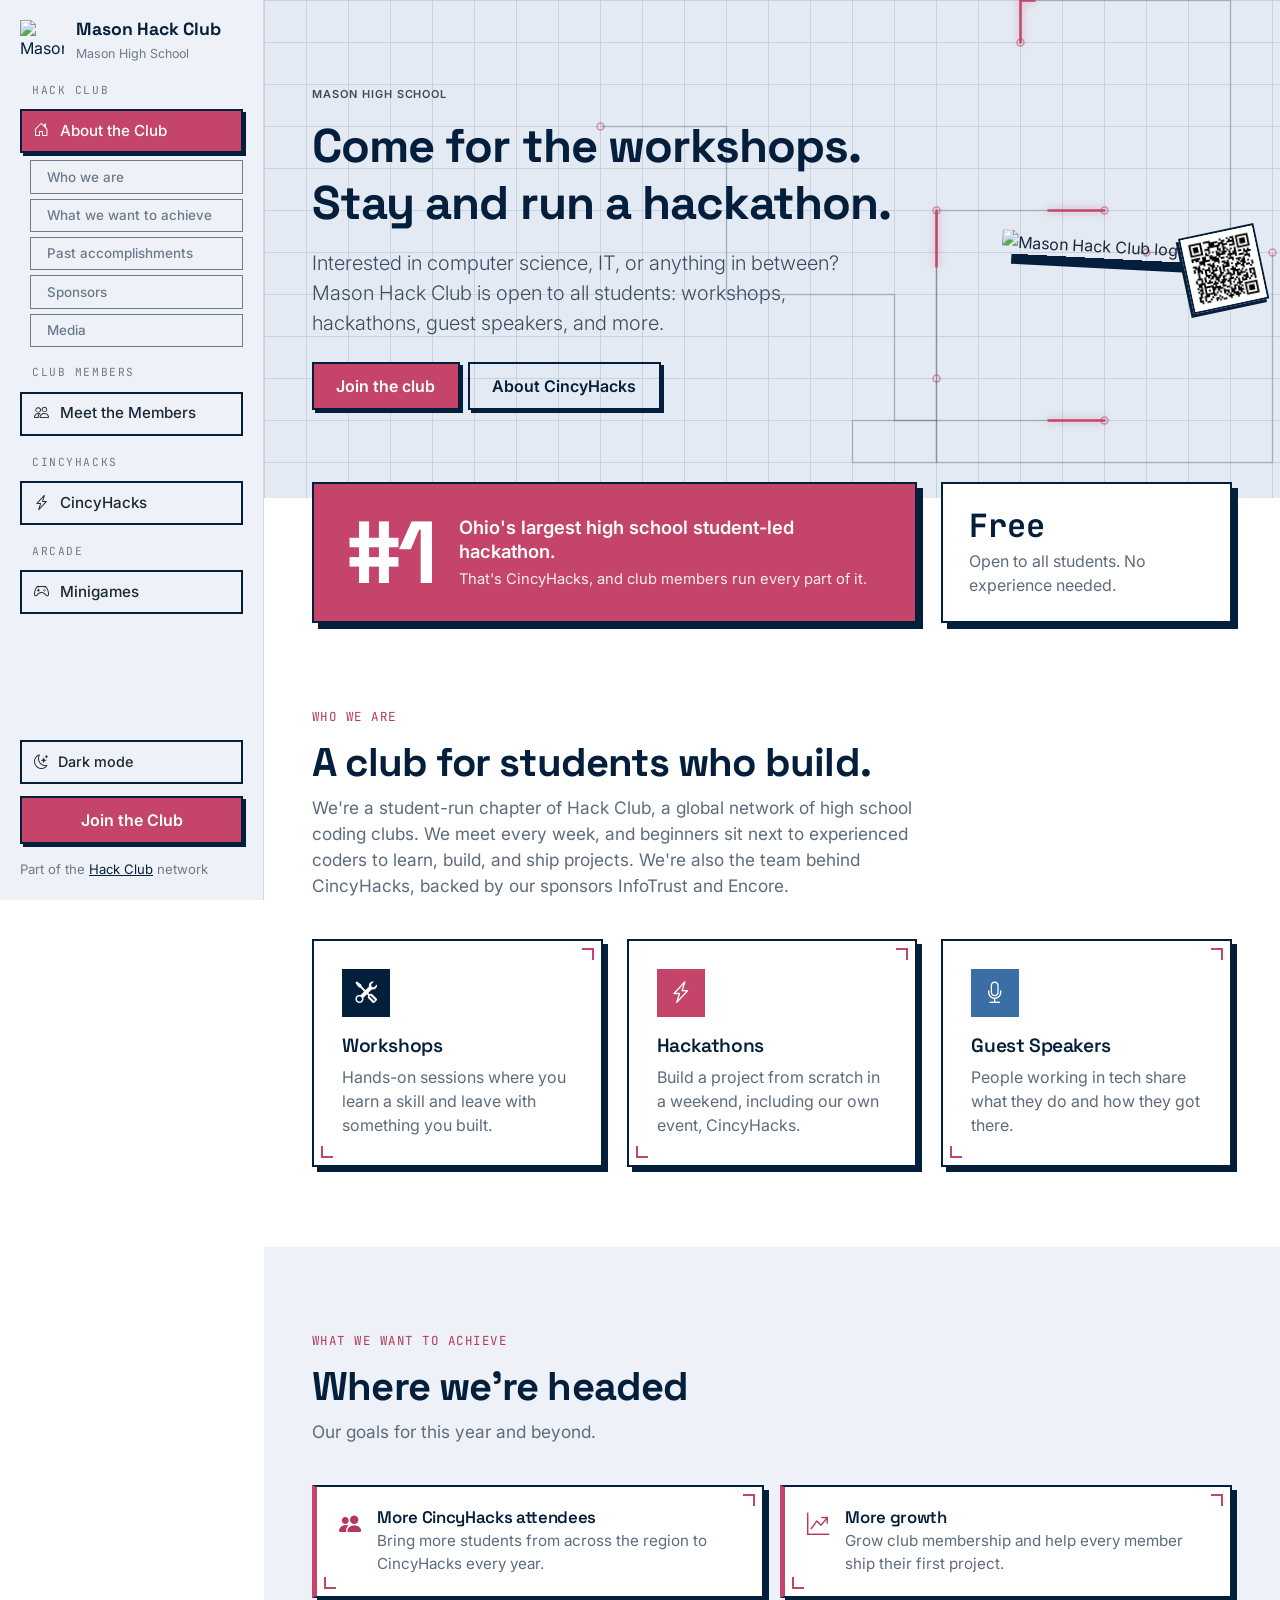
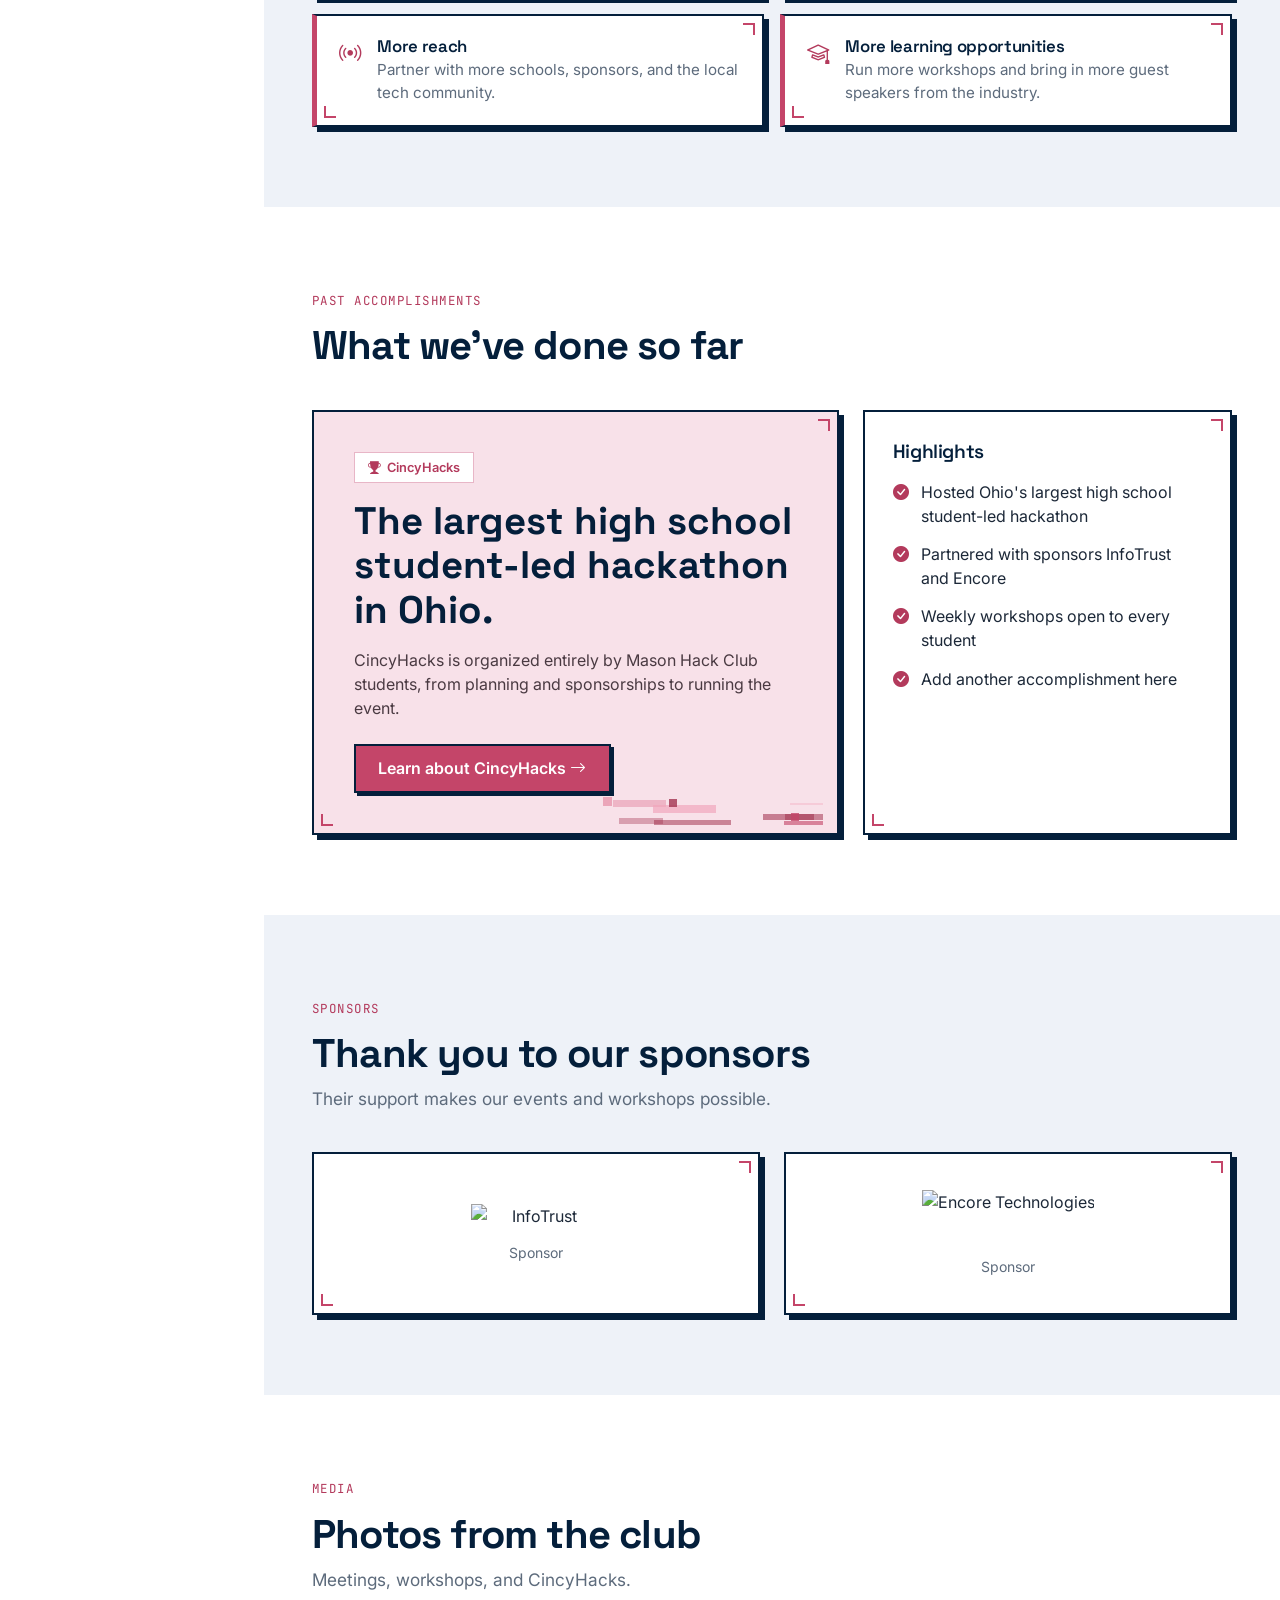
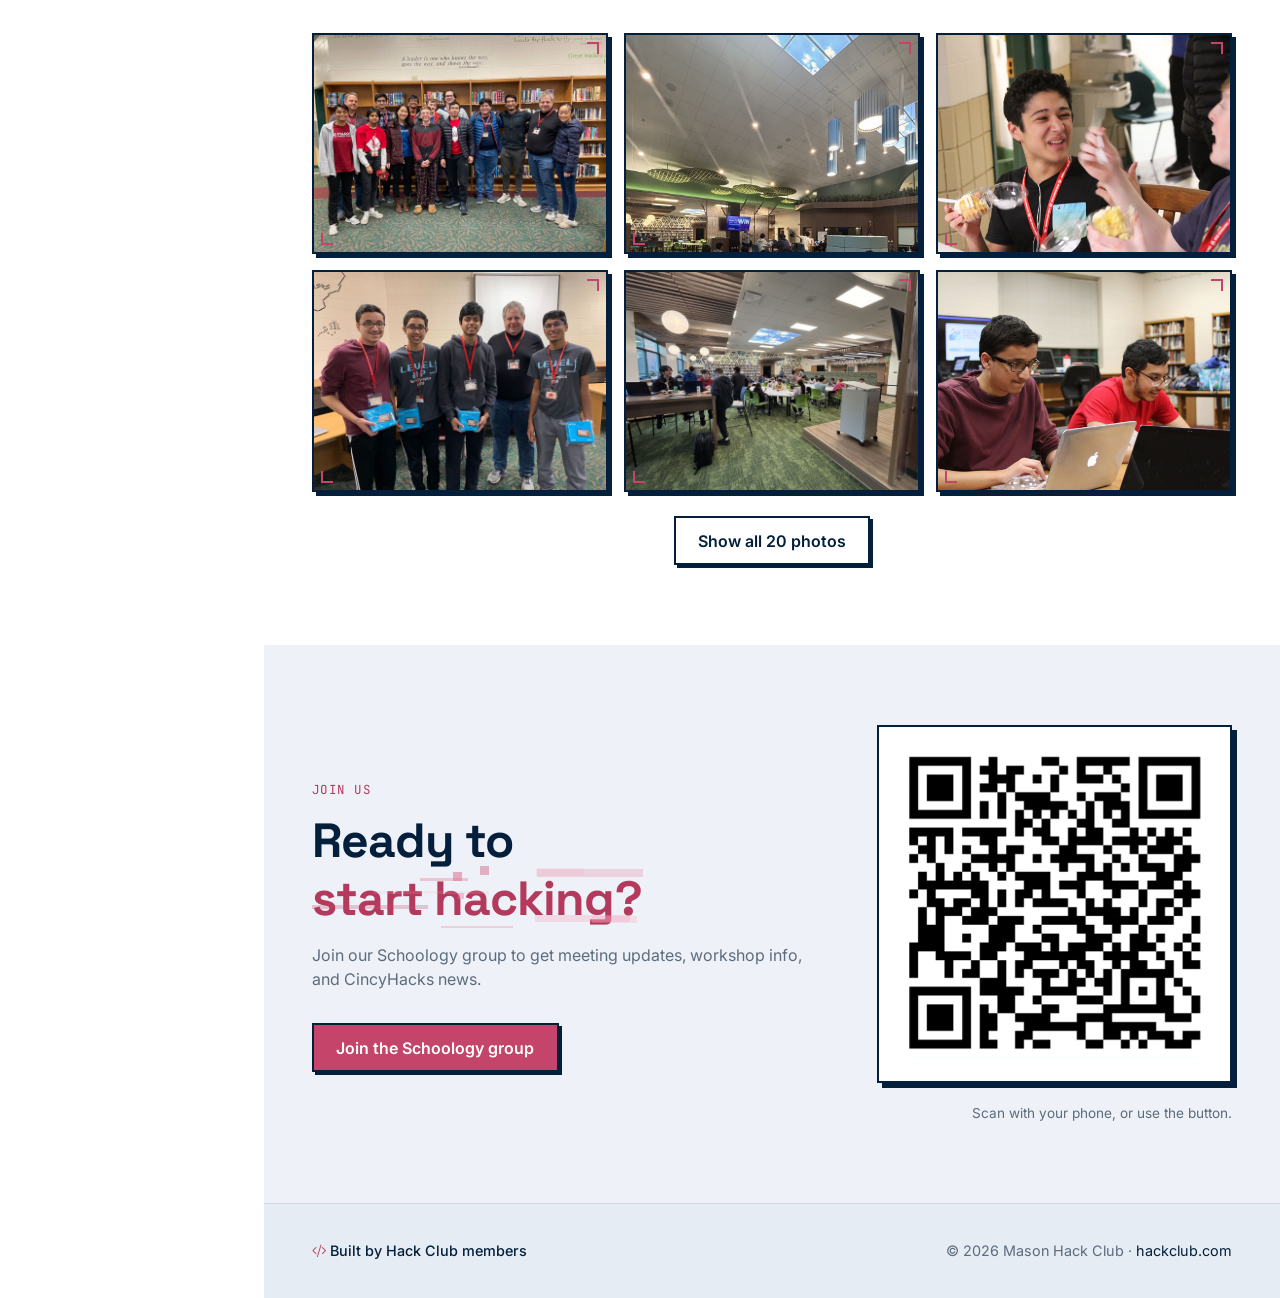
==== commit b1b72ea3: "Move page text into assets/data/copy.json Headlines, leads, section text, card text, highlights, mem" ====
--- a/index.html
+++ b/index.html
@@ -104,12 +104,9 @@
       <div class="container-xl px-4 px-lg-5">
         <div class="row align-items-center g-5">
           <div class="col-lg-8 hero-copy">
-            <p class="hero-label">Mason High School</p>
-            <h1 class="hero-headline mb-3">Come for the workshops.<br />Stay and run a hackathon.</h1>
-            <p class="lead mb-4">
-              Interested in computer science, IT, or anything in between? Mason Hack Club is open to
-              all students: workshops, hackathons, guest speakers, and more.
-            </p>
+            <p class="hero-label" data-copy="home.hero.label"></p>
+            <h1 class="hero-headline mb-3" data-copy="home.hero.title"></h1>
+            <p class="lead mb-4" data-copy="home.hero.lead"></p>
             <div class="d-flex flex-wrap gap-2">
               <a href="#join" class="btn btn-hc">Join the club</a>
               <a href="cincyhacks.html" class="btn btn-hc-outline">About CincyHacks</a>
@@ -134,15 +131,15 @@
         <div class="row g-4">
           <div class="col-lg-8">
             <div class="stat-lead">
-              <strong>#1</strong>
-              <p>Ohio's largest high school student-led hackathon.
-                <small>That's CincyHacks, and club members run every part of it.</small></p>
+              <strong data-copy="home.stats.lead.value"></strong>
+              <p><span data-copy="home.stats.lead.text"></span>
+                <small data-copy="home.stats.lead.note"></small></p>
             </div>
           </div>
           <div class="col-lg-4">
             <div class="stat-aside">
-              <strong>Free</strong>
-              <p>Open to all students. No experience needed.</p>
+              <strong data-copy="home.stats.aside.value"></strong>
+              <p data-copy="home.stats.aside.text"></p>
             </div>
           </div>
         </div>
@@ -153,35 +150,30 @@
     <section class="section" id="who-we-are">
       <div class="container-xl px-4 px-lg-5">
         <div class="section-head">
-          <span class="eyebrow">who we are</span>
-          <h2>A club for students who build.</h2>
-          <p>
-            We're a student-run chapter of Hack Club, a global network of high school coding clubs.
-            We meet every week, and beginners sit next to experienced coders to learn, build, and
-            ship projects. We're also the team behind CincyHacks, backed by our sponsors InfoTrust
-            and Encore.
-          </p>
+          <span class="eyebrow" data-copy="home.whoWeAre.eyebrow"></span>
+          <h2 data-copy="home.whoWeAre.title"></h2>
+          <p data-copy="home.whoWeAre.text"></p>
         </div>
         <div class="row g-4">
           <div class="col-md-4">
             <article class="hc-card">
               <div class="icon-tile"><i class="bi bi-tools"></i></div>
-              <h3>Workshops</h3>
-              <p>Hands-on sessions where you learn a skill and leave with something you built.</p>
+              <h3 data-copy="home.whoWeAre.cards.workshops.title"></h3>
+              <p data-copy="home.whoWeAre.cards.workshops.text"></p>
             </article>
           </div>
           <div class="col-md-4">
             <article class="hc-card">
               <div class="icon-tile red"><i class="bi bi-lightning-charge"></i></div>
-              <h3>Hackathons</h3>
-              <p>Build a project from scratch in a weekend, including our own event, CincyHacks.</p>
+              <h3 data-copy="home.whoWeAre.cards.hackathons.title"></h3>
+              <p data-copy="home.whoWeAre.cards.hackathons.text"></p>
             </article>
           </div>
           <div class="col-md-4">
             <article class="hc-card">
               <div class="icon-tile alt"><i class="bi bi-mic"></i></div>
-              <h3>Guest Speakers</h3>
-              <p>People working in tech share what they do and how they got there.</p>
+              <h3 data-copy="home.whoWeAre.cards.speakers.title"></h3>
+              <p data-copy="home.whoWeAre.cards.speakers.text"></p>
             </article>
           </div>
         </div>
@@ -192,17 +184,17 @@
     <section class="section section-alt" id="goals">
       <div class="container-xl px-4 px-lg-5">
         <div class="section-head">
-          <span class="eyebrow">what we want to achieve</span>
-          <h2>Where we're headed</h2>
-          <p>Our goals for this year and beyond.</p>
+          <span class="eyebrow" data-copy="home.goals.eyebrow"></span>
+          <h2 data-copy="home.goals.title"></h2>
+          <p data-copy="home.goals.text"></p>
         </div>
         <div class="row g-3">
           <div class="col-md-6">
             <div class="goal">
               <i class="bi bi-people-fill"></i>
               <div>
-                <h3>More CincyHacks attendees</h3>
-                <p>Bring more students from across the region to CincyHacks every year.</p>
+                <h3 data-copy="home.goals.items.attendees.title"></h3>
+                <p data-copy="home.goals.items.attendees.text"></p>
               </div>
             </div>
           </div>
@@ -210,8 +202,8 @@
             <div class="goal">
               <i class="bi bi-graph-up-arrow"></i>
               <div>
-                <h3>More growth</h3>
-                <p>Grow club membership and help every member ship their first project.</p>
+                <h3 data-copy="home.goals.items.growth.title"></h3>
+                <p data-copy="home.goals.items.growth.text"></p>
               </div>
             </div>
           </div>
@@ -219,8 +211,8 @@
             <div class="goal">
               <i class="bi bi-broadcast"></i>
               <div>
-                <h3>More reach</h3>
-                <p>Partner with more schools, sponsors, and the local tech community.</p>
+                <h3 data-copy="home.goals.items.reach.title"></h3>
+                <p data-copy="home.goals.items.reach.text"></p>
               </div>
             </div>
           </div>
@@ -228,8 +220,8 @@
             <div class="goal">
               <i class="bi bi-mortarboard"></i>
               <div>
-                <h3>More learning opportunities</h3>
-                <p>Run more workshops and bring in more guest speakers from the industry.</p>
+                <h3 data-copy="home.goals.items.learning.title"></h3>
+                <p data-copy="home.goals.items.learning.text"></p>
               </div>
             </div>
           </div>
@@ -241,29 +233,26 @@
     <section class="section" id="accomplishments">
       <div class="container-xl px-4 px-lg-5">
         <div class="section-head">
-          <span class="eyebrow">past accomplishments</span>
-          <h2>What we've done so far</h2>
+          <span class="eyebrow" data-copy="home.accomplishments.eyebrow"></span>
+          <h2 data-copy="home.accomplishments.title"></h2>
         </div>
         <div class="row g-4 align-items-stretch">
           <div class="col-lg-7">
             <div class="feature h-100">
               <span class="badge-hc mb-3"><i class="bi bi-trophy-fill"></i> CincyHacks</span>
-              <p class="big mb-3">The largest high school student-led hackathon in Ohio.</p>
-              <p class="mb-4">
-                CincyHacks is organized entirely by Mason Hack Club students, from planning and
-                sponsorships to running the event.
-              </p>
+              <p class="big mb-3" data-copy="home.accomplishments.feature.title"></p>
+              <p class="mb-4" data-copy="home.accomplishments.feature.text"></p>
               <a href="cincyhacks.html" class="btn btn-hc">Learn about CincyHacks <i class="bi bi-arrow-right"></i></a>
             </div>
           </div>
           <div class="col-lg-5">
             <div class="hc-card">
-              <h3 class="mb-3">Highlights</h3>
-              <ul class="mini-list">
-                <li><i class="bi bi-check-circle-fill"></i><span>Hosted Ohio's largest high school student-led hackathon</span></li>
-                <li><i class="bi bi-check-circle-fill"></i><span>Partnered with sponsors InfoTrust and Encore</span></li>
-                <li><i class="bi bi-check-circle-fill"></i><span>Weekly workshops open to every student</span></li>
-                <li><i class="bi bi-check-circle-fill"></i><span>Add another accomplishment here</span></li>
+              <h3 class="mb-3" data-copy="home.accomplishments.highlightsTitle"></h3>
+              <!-- One <li> per entry in "highlights" in assets/data/copy.json -->
+              <ul class="mini-list" data-copy-list="home.accomplishments.highlights">
+                <template>
+                  <li><i class="bi bi-check-circle-fill"></i><span data-field="text"></span></li>
+                </template>
               </ul>
             </div>
           </div>
@@ -275,9 +264,9 @@
     <section class="section section-alt" id="sponsors">
       <div class="container-xl px-4 px-lg-5">
         <div class="section-head">
-          <span class="eyebrow">sponsors</span>
-          <h2>Thank you to our sponsors</h2>
-          <p>Their support makes our events and workshops possible.</p>
+          <span class="eyebrow" data-copy="home.sponsors.eyebrow"></span>
+          <h2 data-copy="home.sponsors.title"></h2>
+          <p data-copy="home.sponsors.text"></p>
         </div>
         <div class="row g-4">
           <!-- Logo images come from assets/data/media.json -->
@@ -301,9 +290,9 @@
     <section class="section" id="media">
       <div class="container-xl px-4 px-lg-5">
         <div class="section-head">
-          <span class="eyebrow">media</span>
-          <h2>Photos from the club</h2>
-          <p>Meetings, workshops, and CincyHacks.</p>
+          <span class="eyebrow" data-copy="home.media.eyebrow"></span>
+          <h2 data-copy="home.media.title"></h2>
+          <p data-copy="home.media.text"></p>
         </div>
         <!-- Filled from the "gallery" list in assets/data/media.json -->
         <div class="row g-3" data-gallery data-gallery-preview="6"></div>
@@ -319,15 +308,15 @@
         <div class="row align-items-center g-5">
           <!-- Message on the left -->
           <div class="col-lg-7 join-copy">
-            <span class="eyebrow">join us</span>
-            <h2 class="mb-3">Ready to <span class="accent">start hacking?</span></h2>
-            <p>Join our Schoology group to get meeting updates, workshop info, and CincyHacks news.</p>
+            <span class="eyebrow" data-copy="home.join.eyebrow"></span>
+            <h2 class="mb-3" data-copy="home.join.title"></h2>
+            <p data-copy="home.join.text"></p>
             <a href="https://masonohioschools.schoology.com/group/648541173" class="btn btn-hc" target="_blank" rel="noopener">Join the Schoology group</a>
           </div>
           <!-- QR code on the right -->
           <div class="col-lg-5 join-code">
             <img class="join-qr" data-media="schoologyQr" width="360" height="360" />
-            <p class="join-qr-hint">Scan with your phone, or use the button.</p>
+            <p class="join-qr-hint" data-copy="home.join.qrHint"></p>
           </div>
         </div>
       </div>
@@ -343,6 +332,7 @@
 
   <script src="https://cdn.jsdelivr.net/npm/bootstrap@5.3.3/dist/js/bootstrap.bundle.min.js"></script>
   <script src="assets/js/main.js"></script>
+  <script src="assets/js/copy.js"></script>
   <script src="assets/js/media.js"></script>
   <script src="assets/js/traces.js"></script>
   <script src="assets/js/glitch.js"></script>
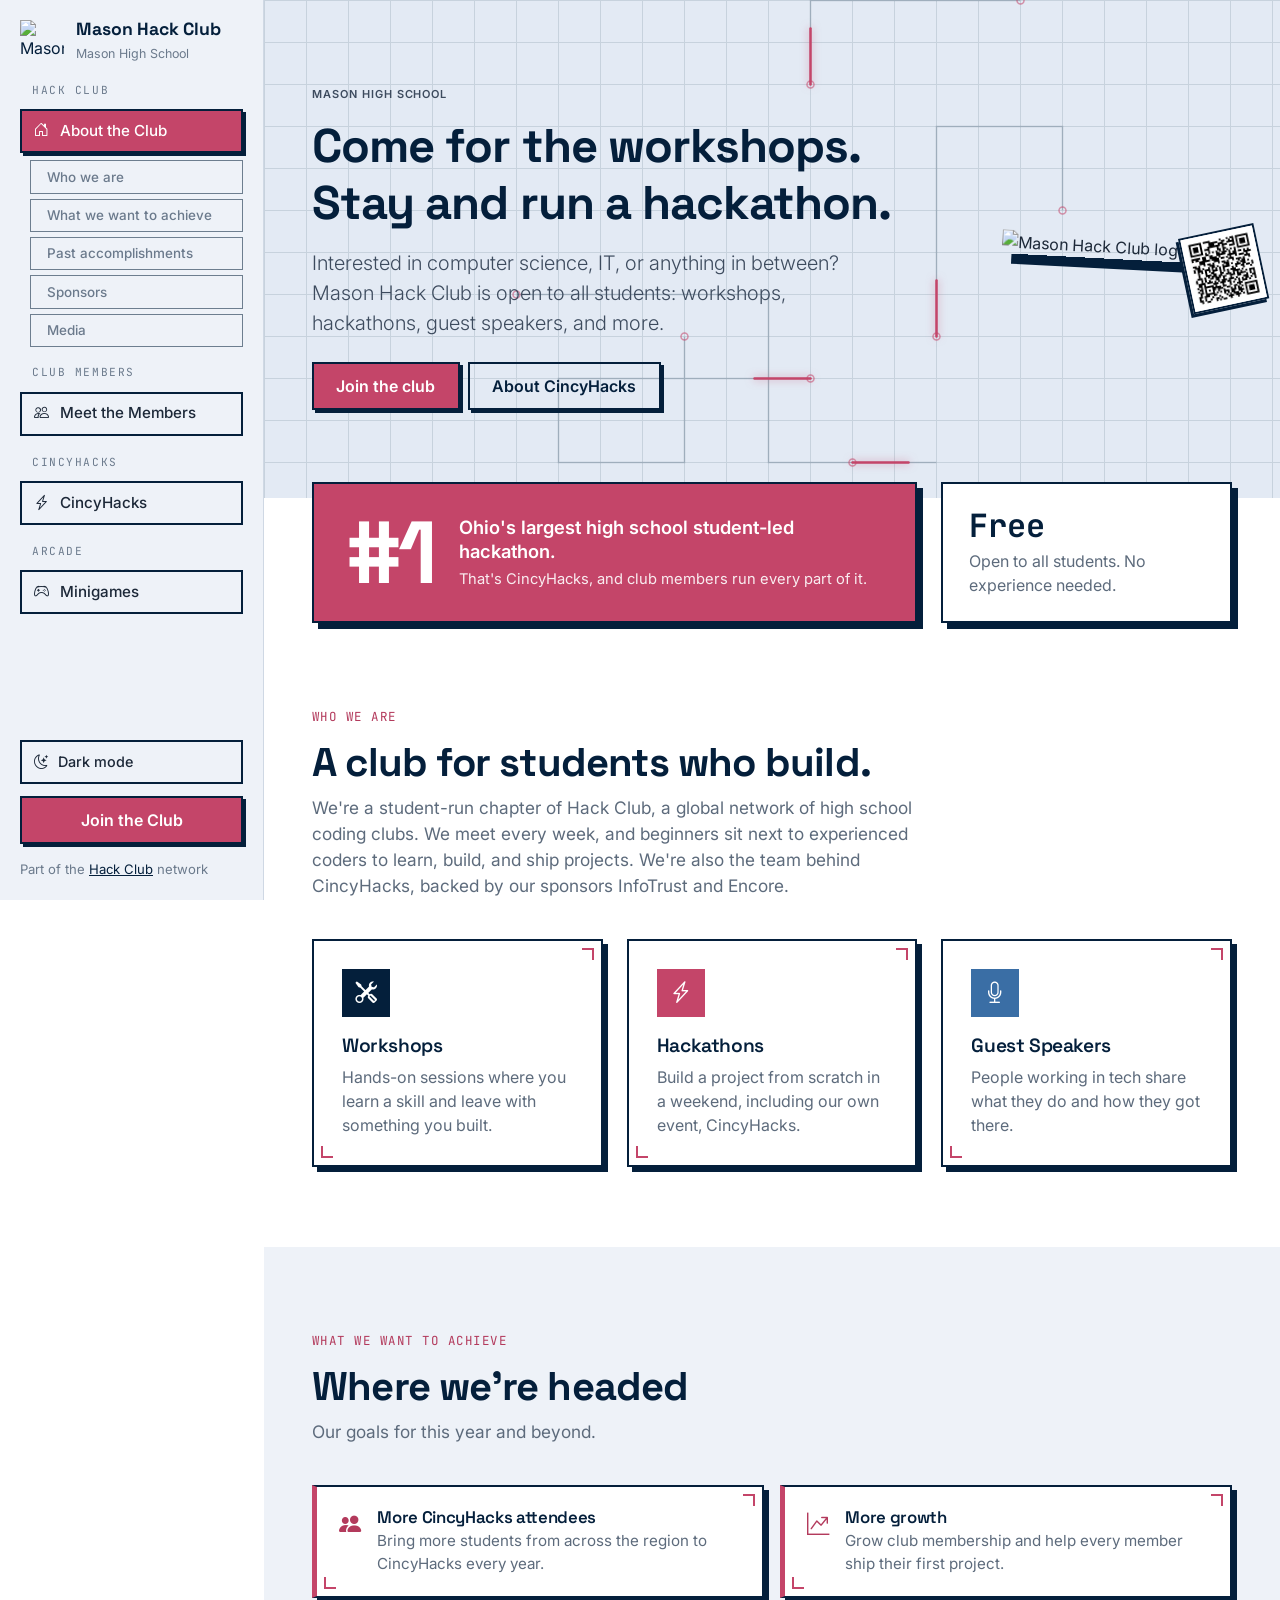
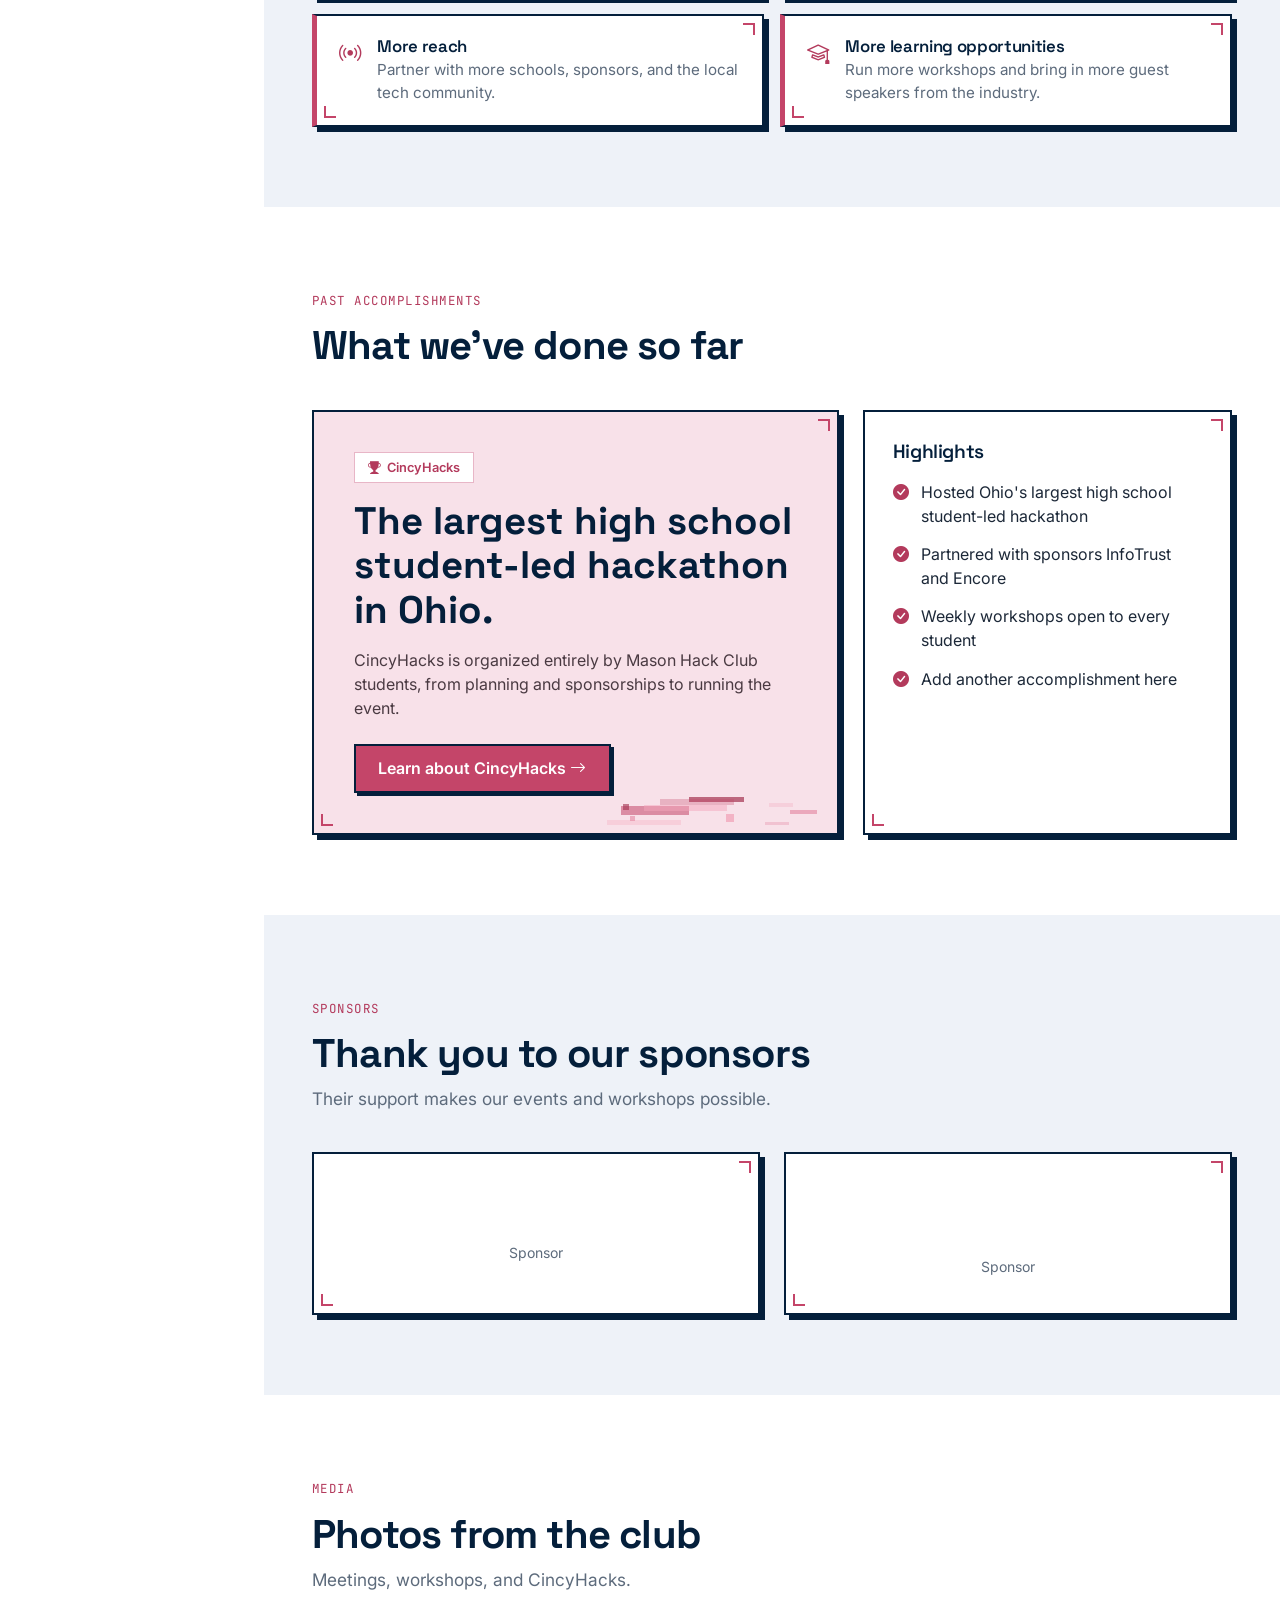
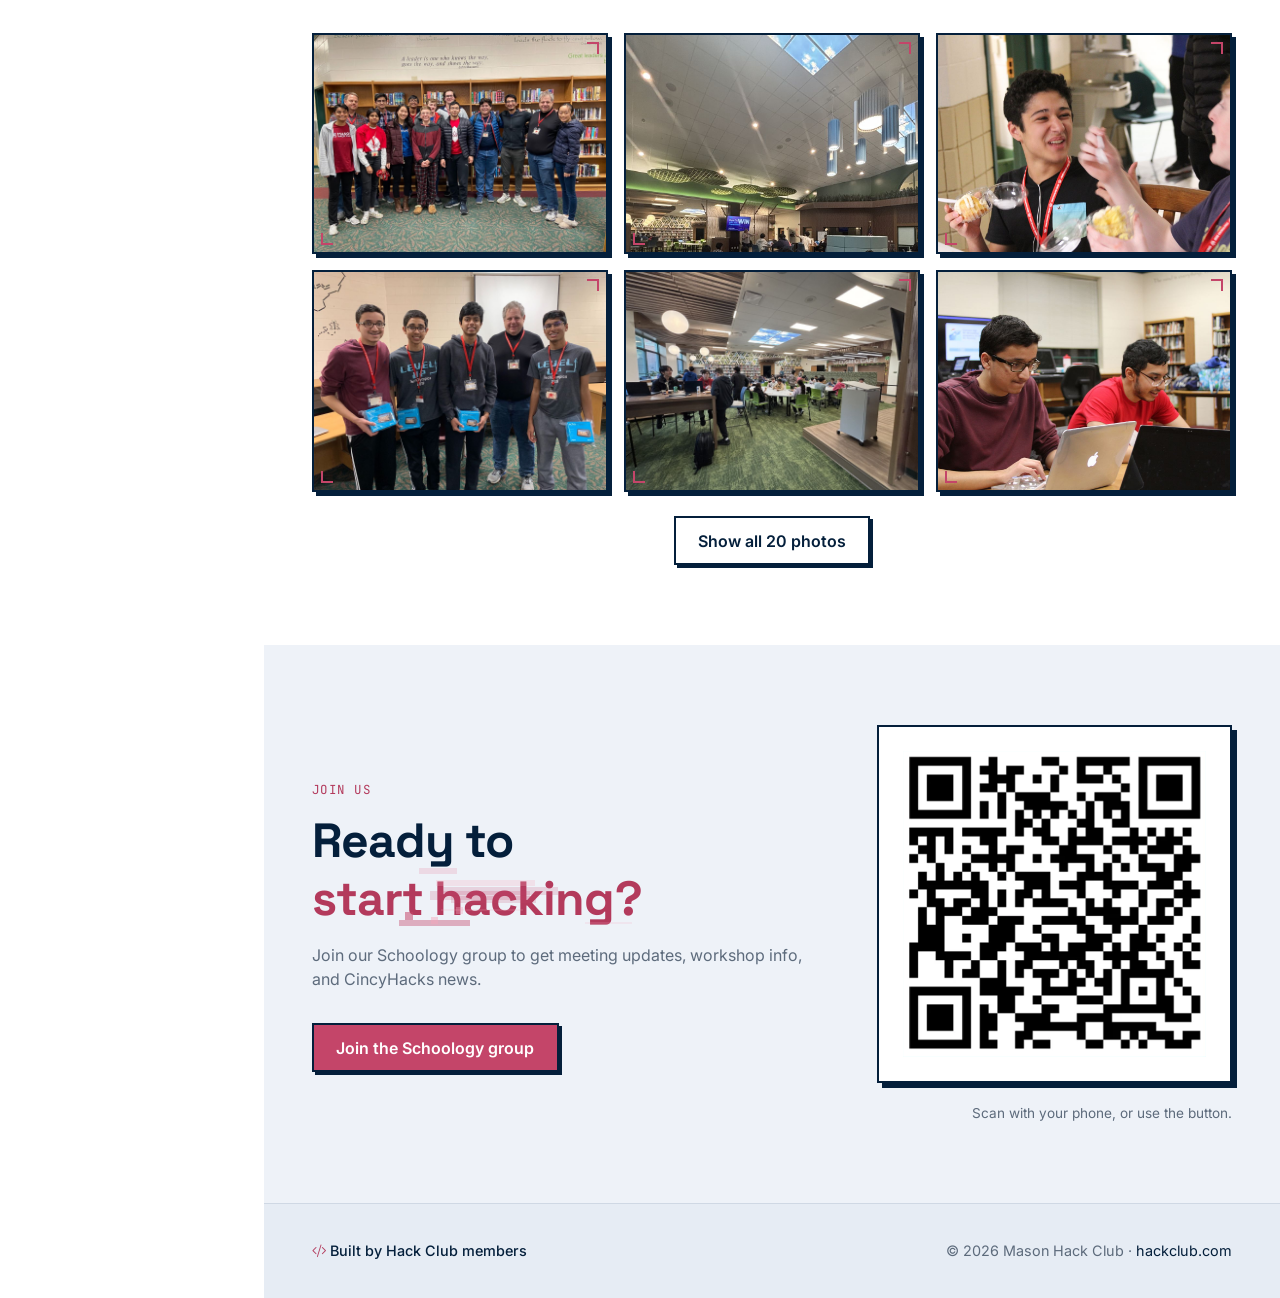
==== commit 6e64105b: "Move styles.css to the root, drop orphaned files, trim comments - styles.css now lives at the repo r" ====
--- a/index.html
+++ b/index.html
@@ -27,7 +27,7 @@
       document.documentElement.setAttribute("data-bs-theme", t);
     })();
   </script>
-  <link href="assets/css/styles.css" rel="stylesheet" />
+  <link href="styles.css" rel="stylesheet" />
 </head>
 <body>
 
--- a/styles.css
+++ b/styles.css
@@ -0,0 +1,1467 @@
+/* Mason Hack Club stylesheet. Brand: red #c44569, blue #041f3b. Theme is set by data-bs-theme on <html> (main.js). */
+/* Order matters: later sections override earlier ones, so shapes and motion come last. */
+
+/* Tokens */
+
+/* Brand constants (same in both modes) */
+:root {
+  --hc-red: #c44569;
+  --hc-red-dark: #a3324f;
+  --hc-blue: #041f3b;
+
+  --sidebar-w: 264px;
+  --radius: 14px;
+
+  /* Chamfer sizes. Zero unless corner-shape is supported (see SHAPES), so
+     browsers without it get square corners instead of rounded ones. */
+  --cut-lg: 0px;
+  --cut-md: 0px;
+  --cut-sm: 0px;
+}
+
+/* Light mode (default) */
+:root,
+[data-bs-theme="light"] {
+  color-scheme: light;
+
+  --bg: #ffffff;
+  --bg-alt: #eef2f8;
+  --surface: #ffffff;
+  --border: #cfd8e4;
+  --heading: #041f3b;
+  --text: #1c2838;
+  --muted: #5d6b7c;
+  --accent-text: #b33a5c;          /* red that passes contrast on white */
+
+  --sidebar-bg: #eef2f8;
+  --sidebar-border: #cfd8e4;
+  --sidebar-text: #1c2838;
+  --sidebar-muted: #6b7a8c;
+  --sidebar-hover: rgba(4, 31, 59, 0.08);
+  --sub-active-bg: rgba(196, 69, 105, 0.12);
+  --sub-active-text: #b33a5c;
+
+  --hero-bg: #e3eaf4;
+  /* Root-relative so it resolves the same from any stylesheet or page */
+  --grid-image: url("/assets/img/grid-light.svg");
+  --hero-lead: #3d4b5e;
+  --trace-line: rgba(4, 31, 59, 0.2);
+  --trace-pulse: #c44569;
+  --trace-glow: rgba(196, 69, 105, 0.55);
+
+  --feature-bg: #f8e1e9;
+  --feature-border: #e8b6c7;
+  --feature-text: #4a3a42;
+  --badge-bg: #ffffff;
+  --badge-text: #b33a5c;
+  --badge-border: #e8b6c7;
+
+  --tile-1: #041f3b;
+  --tile-2: #c44569;
+  --tile-3: #3a6ea5;
+
+  --media-1: #d4dfed;
+  --media-2: #f1d3dd;
+  --media-icon: rgba(4, 31, 59, 0.45);
+
+  --cta-bg: #eef2f8;
+
+  --footer-bg: #e6ecf4;
+  --footer-text: #5d6b7c;
+  --footer-link: #041f3b;
+
+  --outline-btn-text: #041f3b;
+  --outline-btn-border: rgba(4, 31, 59, 0.4);
+  --outline-btn-hover: rgba(4, 31, 59, 0.06);
+
+  --chip-bg: #e6ecf4;
+  --chip-text: #041f3b;
+
+  --shadow: 0 16px 32px rgba(4, 31, 59, 0.14);
+  --rest-shadow: 0 1px 2px rgba(4, 31, 59, 0.06), 0 4px 12px rgba(4, 31, 59, 0.05);
+  --logo-shadow: 0 24px 48px rgba(4, 31, 59, 0.18);
+
+  --edge: #041f3b;
+  --hard-shadow: #041f3b;
+  --hard-shadow-hover: #c44569;
+  --bracket: #c44569;
+}
+
+/* Dark mode */
+[data-bs-theme="dark"] {
+  color-scheme: dark;
+
+  --bg: #04182e;
+  --bg-alt: #041f3b;
+  --surface: #0a2a4a;
+  --border: rgba(220, 230, 242, 0.1);
+  --heading: #f1f4f9;
+  --text: #d6dfea;
+  --muted: #93a3b8;
+  --accent-text: #e27b98;          /* lighter red that passes contrast on navy */
+
+  --sidebar-bg: #031426;
+  --sidebar-border: rgba(220, 230, 242, 0.06);
+  --sidebar-text: #d6dfea;
+  --sidebar-muted: #7d8ea4;
+  --sidebar-hover: rgba(220, 230, 242, 0.07);
+  --sub-active-bg: rgba(196, 69, 105, 0.2);
+  --sub-active-text: #f2a6bb;
+
+  --hero-bg: #041f3b;
+  --grid-image: url("/assets/img/grid-dark.svg");
+  --hero-lead: #b9c6d6;
+  --trace-line: rgba(220, 230, 242, 0.13);
+  --trace-pulse: #e27b98;
+  --trace-glow: rgba(226, 123, 152, 0.7);
+
+  --feature-bg: #0a2a4a;
+  --feature-border: rgba(196, 69, 105, 0.35);
+  --feature-text: #b9c6d6;
+  --badge-bg: rgba(196, 69, 105, 0.2);
+  --badge-text: #f2a6bb;
+  --badge-border: rgba(196, 69, 105, 0.5);
+
+  --tile-1: #1d4f86;
+  --tile-2: #c44569;
+  --tile-3: #2f6a9e;
+
+  --media-1: #0c3052;
+  --media-2: #43223c;
+  --media-icon: rgba(220, 230, 242, 0.35);
+
+  --cta-bg: #031426;
+
+  --footer-bg: #021020;
+  --footer-text: #93a3b8;
+  --footer-link: #f1f4f9;
+
+  --outline-btn-text: #f1f4f9;
+  --outline-btn-border: rgba(220, 230, 242, 0.35);
+  --outline-btn-hover: rgba(220, 230, 242, 0.08);
+
+  --chip-bg: rgba(220, 230, 242, 0.08);
+  --chip-text: #d6dfea;
+
+  --shadow: 0 16px 32px rgba(0, 0, 0, 0.3);
+  --rest-shadow: none;
+  --logo-shadow: 0 24px 48px rgba(0, 0, 0, 0.4);
+
+  --edge: #3d5f86;
+  --hard-shadow: #1d4f86;
+  --hard-shadow-hover: #c44569;
+  --bracket: #e27b98;
+}
+
+/* Base */
+:root {
+  --bs-primary: var(--hc-red);
+  --bs-primary-rgb: 196, 69, 105;
+  --bs-body-font-family: "Inter", system-ui, sans-serif;
+}
+
+body {
+  background: var(--bg);
+  color: var(--text);
+  transition: background-color 0.2s, color 0.2s;
+}
+
+a {
+  color: var(--accent-text);
+}
+a:hover {
+  color: var(--hc-red);
+}
+
+h1, h2, h3, h4, .display-font {
+  font-family: "Space Grotesk", system-ui, sans-serif;
+  letter-spacing: -0.02em;
+  color: var(--heading);
+}
+
+.mono {
+  font-family: "JetBrains Mono", ui-monospace, monospace;
+}
+
+/* Buttons */
+.btn-hc {
+  --bs-btn-bg: var(--hc-red);
+  --bs-btn-border-color: var(--hc-red);
+  --bs-btn-color: #fff;
+  --bs-btn-hover-bg: var(--hc-red-dark);
+  --bs-btn-hover-border-color: var(--hc-red-dark);
+  --bs-btn-hover-color: #fff;
+  --bs-btn-active-bg: var(--hc-red-dark);
+  --bs-btn-active-border-color: var(--hc-red-dark);
+  --bs-btn-active-color: #fff;
+  font-weight: 600;
+  border-radius: 999px;
+  padding: 0.65rem 1.4rem;
+}
+.btn-hc-outline {
+  --bs-btn-color: var(--outline-btn-text);
+  --bs-btn-border-color: var(--outline-btn-border);
+  --bs-btn-hover-bg: var(--outline-btn-hover);
+  --bs-btn-hover-border-color: var(--outline-btn-text);
+  --bs-btn-hover-color: var(--outline-btn-text);
+  --bs-btn-active-bg: var(--outline-btn-hover);
+  --bs-btn-active-color: var(--outline-btn-text);
+  font-weight: 600;
+  border-radius: 999px;
+  padding: 0.65rem 1.4rem;
+}
+
+/* Sidebar */
+.sidebar {
+  /* !important beats Bootstrap's transparent .offcanvas-lg background on desktop */
+  background-color: var(--sidebar-bg) !important;
+  color: var(--sidebar-text);
+  width: var(--sidebar-w);
+  --bs-offcanvas-width: var(--sidebar-w);
+}
+@media (min-width: 992px) {
+  .sidebar {
+    position: fixed;
+    inset: 0 auto 0 0;
+    border-right: 1px solid var(--sidebar-border);
+  }
+  .main {
+    margin-left: var(--sidebar-w);
+  }
+}
+.sidebar .offcanvas-header,
+.sidebar .offcanvas-body {
+  padding: 1.5rem 1.25rem;
+}
+.sidebar .offcanvas-body {
+  display: flex;
+  flex-direction: column;
+  gap: 1.75rem;
+}
+
+.brand {
+  display: flex;
+  align-items: center;
+  gap: 0.75rem;
+  text-decoration: none;
+  color: var(--heading);
+}
+.brand:hover {
+  color: var(--heading);
+}
+.brand img {
+  width: 44px;
+  height: 44px;
+  border-radius: 10px;
+  object-fit: cover;
+}
+.brand strong {
+  display: block;
+  font-family: "Space Grotesk", sans-serif;
+  font-size: 1.1rem;
+  line-height: 1.1;
+}
+.brand small {
+  color: var(--sidebar-muted);
+  font-size: 0.78rem;
+}
+
+.nav-group-label {
+  font-family: "JetBrains Mono", monospace;
+  font-size: 0.7rem;
+  letter-spacing: 0.14em;
+  text-transform: uppercase;
+  color: var(--sidebar-muted);
+  margin: 0 0 0.5rem 0.75rem;
+}
+.side-nav {
+  list-style: none;
+  padding: 0;
+  margin: 0;
+  display: grid;
+  gap: 2px;
+}
+.side-nav a {
+  display: flex;
+  align-items: center;
+  gap: 0.7rem;
+  padding: 0.55rem 0.75rem;
+  border-radius: 10px;
+  color: var(--sidebar-text);
+  text-decoration: none;
+  font-weight: 500;
+  font-size: 0.95rem;
+  transition: background 0.15s, color 0.15s;
+}
+.side-nav a:hover {
+  background: var(--sidebar-hover);
+  color: var(--heading);
+}
+.side-nav a.active {
+  background: var(--hc-red);
+  color: #fff;
+}
+.side-nav .sub a {
+  padding-left: 2.6rem;
+  font-size: 0.87rem;
+  color: var(--sidebar-muted);
+}
+.side-nav .sub a:hover {
+  color: var(--heading);
+}
+.side-nav .sub a.active {
+  background: var(--sub-active-bg);
+  color: var(--sub-active-text);
+}
+
+.sidebar-foot {
+  margin-top: auto;
+  font-size: 0.82rem;
+  color: var(--sidebar-muted);
+}
+.sidebar-foot a:not(.btn) {
+  color: var(--heading);
+}
+
+.theme-toggle {
+  display: flex;
+  align-items: center;
+  gap: 0.6rem;
+  width: 100%;
+  padding: 0.55rem 0.75rem;
+  margin-bottom: 0.75rem;
+  border: 1px solid var(--sidebar-border);
+  border-radius: 10px;
+  background: transparent;
+  color: var(--sidebar-text);
+  font-size: 0.9rem;
+  font-weight: 500;
+  transition: background 0.15s;
+}
+.theme-toggle:hover {
+  background: var(--sidebar-hover);
+}
+
+/* Mobile top bar */
+.topbar {
+  background: var(--sidebar-bg);
+  border-bottom: 1px solid var(--sidebar-border);
+  position: sticky;
+  top: 0;
+  z-index: 1030;
+}
+.topbar .btn {
+  color: var(--heading);
+  font-size: 1.5rem;
+  line-height: 1;
+}
+
+/* Sidebar links: bordered like the buttons, with room between them */
+.side-nav {
+  gap: 7px;
+}
+.side-nav .sub + .sub {
+  margin-top: -2px;
+}
+.side-nav a, .theme-toggle {
+  border: 2px solid var(--edge);
+  transition: transform 0.12s, box-shadow 0.12s, background-color 0.12s, color 0.12s;
+}
+.side-nav .sub a {
+  border-width: 1px;
+  border-color: color-mix(in srgb, var(--edge) 55%, transparent);
+  margin-left: 0.6rem;
+  padding: 0.35rem 0.6rem 0.35rem 1rem;
+  font-size: 0.84rem;
+  white-space: nowrap;
+}
+/* Tighter gaps between groups pay for the extra space between links */
+.sidebar .offcanvas-body {
+  gap: 1.1rem;
+  padding-top: 1.25rem;
+  padding-bottom: 1.25rem;
+  scrollbar-width: thin;
+}
+.side-nav a:hover, .theme-toggle:hover {
+  transform: translate(-2px, -2px);
+  box-shadow: 3px 3px 0 var(--edge);
+}
+.side-nav .sub a:hover {
+  border-color: var(--edge);
+}
+.side-nav a.active {
+  border-color: var(--edge);
+  box-shadow: 3px 3px 0 var(--edge);
+}
+.nav-group-label {
+  margin-bottom: 0.65rem;
+}
+@media (min-width: 992px) {
+  /* The spacing makes the nav taller, so let it scroll on short screens */
+  .sidebar .offcanvas-body {
+    height: 100%;
+    overflow-y: auto;
+  }
+}
+
+/* Page header */
+.page-hero {
+  position: relative;
+  background: var(--hero-bg);
+  overflow: hidden;
+  padding: 5rem 0 5.5rem;
+}
+.page-hero::before {
+  content: "";
+  position: absolute;
+  inset: 0;
+  background-image: var(--grid-image);
+  background-size: 42px 42px;
+}
+/* Animated circuit traces (built by traces.js). The layer holds its own copy of
+   the grid so grid and traces drift together; the static ::before grid above
+   is only the fallback for when the script hasn't run. */
+.page-hero.has-traces::before {
+  display: none;
+}
+.hero-traces {
+  position: absolute;
+  inset: 0;
+  overflow: hidden;
+  pointer-events: none;
+}
+.hero-traces-layer {
+  position: absolute;
+  top: -42px;
+  left: -42px;
+  right: 0;
+  bottom: 0;
+  background-image: var(--grid-image);
+  background-size: 42px 42px;
+  animation: trace-drift 30s linear infinite;
+}
+.hero-traces svg {
+  position: absolute;
+  top: 0;
+  left: 0;
+  overflow: visible;
+}
+.trace-line {
+  fill: none;
+  stroke: var(--trace-line);
+  stroke-width: 1.5;
+}
+.trace-node {
+  fill: none;
+  stroke: var(--trace-pulse);
+  stroke-width: 1.5;
+  opacity: 0.55;
+}
+.trace-pulse {
+  fill: none;
+  stroke: var(--trace-pulse);
+  stroke-width: 2.5;
+  stroke-linecap: round;
+  filter: drop-shadow(0 0 4px var(--trace-glow));
+}
+/* One cell per loop, so the end frame lines up exactly with the start. */
+@keyframes trace-drift {
+  from {
+    transform: translate(0, 0);
+  }
+  to {
+    transform: translate(42px, 42px);
+  }
+}
+.page-hero > .container-xl {
+  position: relative;
+  z-index: 1;
+}
+.page-hero h1 {
+  font-size: clamp(2.4rem, 5.5vw, 4rem);
+  font-weight: 700;
+}
+.page-hero .lead {
+  color: var(--hero-lead);
+  max-width: 580px;
+}
+.accent {
+  color: var(--accent-text);
+}
+.hero-label {
+  margin-bottom: 0.9rem;
+  font-size: 1rem;
+  font-weight: 600;
+  font-variant-caps: all-small-caps;
+  letter-spacing: 0.06em;
+  color: var(--hero-lead);
+}
+/* Home headline: on desktop it scales with its column (container query units)
+   so each sentence stays on one line. Its longest line is about 12.3em wide. */
+@media (min-width: 992px) {
+  .hero-copy {
+    container-type: inline-size;
+  }
+  .page-hero .hero-headline {
+    font-size: min(4rem, 7.9cqi);
+  }
+}
+
+.eyebrow {
+  display: inline-block;
+  font-family: "JetBrains Mono", monospace;
+  font-size: 0.78rem;
+  letter-spacing: 0.12em;
+  text-transform: uppercase;
+  color: var(--accent-text);
+  margin-bottom: 0.75rem;
+}
+
+.hero-logo {
+  width: min(100%, 300px);
+  aspect-ratio: 1;
+  object-fit: cover;
+  border-radius: 28px;
+  box-shadow: var(--logo-shadow);
+  transform: rotate(3deg);
+}
+@media (max-width: 991.98px) {
+  .hero-logo {
+    width: min(55%, 220px);
+  }
+}
+
+/* Small sideways QR stuck on the top-right corner of the hero logo card */
+/* The wrapper takes the logo's old sizing: a percentage width on an image
+   inside a shrink-to-fit box would collapse to the image's small native size. */
+.hero-logo-wrap {
+  position: relative;
+  display: inline-block;
+  width: min(100%, 300px);
+}
+.hero-logo-wrap .hero-logo {
+  width: 100%;
+}
+@media (max-width: 991.98px) {
+  .hero-logo-wrap {
+    width: min(55%, 220px);
+  }
+}
+/* Sized as a share of the logo card, so it stays small at every width */
+.hero-qr {
+  position: absolute;
+  top: -9%;
+  right: -11%;
+  z-index: 2;
+  display: block;
+  width: 28%;
+  padding: 0;
+  background: #fff;
+  border: 2px solid var(--edge);
+  box-shadow: 3px 3px 0 var(--hard-shadow);
+  transform: rotate(78deg);
+  transition: transform 0.15s, box-shadow 0.15s;
+}
+.hero-qr img {
+  display: block;
+  width: 100%;
+  height: auto;
+}
+.hero-qr:hover {
+  transform: rotate(78deg) scale(1.08);
+  box-shadow: 4px 4px 0 var(--hard-shadow-hover);
+}
+
+/* Footer */
+.site-footer {
+  background: var(--footer-bg);
+  border-top: 1px solid var(--border);
+  color: var(--footer-text);
+  padding: 2.25rem 0;
+  font-size: 0.9rem;
+}
+.site-footer a {
+  color: var(--footer-link);
+  text-decoration: none;
+}
+.site-footer a:hover {
+  color: var(--accent-text);
+}
+.built-by {
+  color: var(--heading);
+  font-weight: 500;
+}
+.built-by i {
+  color: var(--accent-text);
+}
+
+/* Stat callouts: a wide solid one and a narrow mirrored outline one, overlapping the hero bottom */
+.stat-callouts {
+  position: relative;
+  z-index: 2;
+  margin-top: -2.5rem;
+}
+.stat-lead, .stat-aside {
+  height: 100%;
+  border: 2px solid var(--edge);
+  corner-shape: bevel;
+  box-shadow: 6px 6px 0 var(--hard-shadow);
+}
+.stat-lead {
+  display: flex;
+  align-items: center;
+  gap: 1.5rem;
+  padding: 1.75rem 2rem;
+  background: var(--hc-red);
+  color: #fff;
+  border-radius: var(--cut-lg) 0;
+}
+.stat-lead strong {
+  font-family: "Space Grotesk", sans-serif;
+  font-size: clamp(3.5rem, 8vw, 5.5rem);
+  line-height: 0.9;
+  letter-spacing: -0.04em;
+}
+.stat-lead p {
+  margin: 0;
+  font-size: 1.15rem;
+  font-weight: 600;
+  line-height: 1.3;
+}
+.stat-lead small {
+  display: block;
+  margin-top: 0.4rem;
+  font-size: 0.92rem;
+  font-weight: 400;
+  opacity: 0.9;
+}
+.stat-aside {
+  padding: 1.5rem 1.6rem;
+  background: var(--surface);
+  border-radius: 0 var(--cut-lg);
+}
+.stat-aside strong {
+  display: block;
+  font-family: "JetBrains Mono", monospace;
+  font-size: 2rem;
+  line-height: 1.1;
+  color: var(--heading);
+}
+.stat-aside p {
+  margin: 0.35rem 0 0;
+  color: var(--muted);
+}
+
+/* Sections */
+.section {
+  padding: 5rem 0;
+}
+.section-alt {
+  background: var(--bg-alt);
+}
+.section-head {
+  max-width: 640px;
+  margin-bottom: 2.5rem;
+}
+.section-head h2 {
+  font-size: clamp(1.9rem, 3.5vw, 2.5rem);
+  font-weight: 700;
+}
+.section-head p {
+  color: var(--muted);
+  font-size: 1.08rem;
+}
+
+.hc-card {
+  height: 100%;
+  background: var(--surface);
+  border: 1px solid var(--border);
+  border-radius: var(--radius);
+  padding: 1.75rem;
+  transition: transform 0.2s, box-shadow 0.2s, border-color 0.2s;
+  box-shadow: var(--rest-shadow);
+}
+.hc-card:hover {
+  transform: translateY(-4px);
+  border-color: var(--hc-red);
+  box-shadow: var(--shadow);
+}
+.hc-card h3 {
+  font-size: 1.2rem;
+  font-weight: 600;
+}
+.hc-card p {
+  color: var(--muted);
+  margin-bottom: 0;
+}
+.icon-tile {
+  width: 48px;
+  height: 48px;
+  border-radius: 12px;
+  display: grid;
+  place-items: center;
+  font-size: 1.35rem;
+  color: #fff;
+  background: var(--tile-1);
+  margin-bottom: 1.1rem;
+}
+.icon-tile.red {
+  background: var(--tile-2);
+}
+.icon-tile.alt {
+  background: var(--tile-3);
+}
+
+/* Goal list */
+.goal {
+  display: flex;
+  gap: 1rem;
+  align-items: flex-start;
+  padding: 1.25rem 1.4rem;
+  background: var(--surface);
+  border: 1px solid var(--border);
+  border-left: 4px solid var(--hc-red);
+  border-radius: 12px;
+  height: 100%;
+  box-shadow: var(--rest-shadow);
+}
+.goal i {
+  color: var(--accent-text);
+  font-size: 1.4rem;
+}
+.goal h3 {
+  font-size: 1.05rem;
+  font-weight: 600;
+  margin-bottom: 0.2rem;
+}
+.goal p {
+  color: var(--muted);
+  margin: 0;
+  font-size: 0.95rem;
+}
+
+/* Accomplishment feature */
+.feature {
+  background: var(--feature-bg);
+  border: 1px solid var(--feature-border);
+  border-radius: 20px;
+  padding: 2.5rem;
+  position: relative;
+  overflow: hidden;
+}
+.feature > * {
+  position: relative;
+  z-index: 1;
+}
+.feature .big {
+  font-family: "Space Grotesk", sans-serif;
+  font-size: clamp(1.7rem, 3.5vw, 2.4rem);
+  font-weight: 700;
+  line-height: 1.15;
+  color: var(--heading);
+}
+.feature p {
+  color: var(--feature-text);
+}
+.badge-hc {
+  display: inline-flex;
+  align-items: center;
+  gap: 0.4rem;
+  background: var(--badge-bg);
+  color: var(--badge-text);
+  border: 1px solid var(--badge-border);
+  border-radius: 999px;
+  padding: 0.3rem 0.8rem;
+  font-size: 0.8rem;
+  font-weight: 600;
+}
+
+.mini-list {
+  list-style: none;
+  padding: 0;
+  margin: 0;
+  display: grid;
+  gap: 0.9rem;
+}
+.mini-list li {
+  display: flex;
+  gap: 0.75rem;
+}
+.mini-list i {
+  color: var(--accent-text);
+}
+
+/* Sponsors */
+.sponsor {
+  height: 100%;
+  display: flex;
+  flex-direction: column;
+  align-items: center;
+  justify-content: center;
+  text-align: center;
+  gap: 0.4rem;
+  padding: 2.25rem 1.5rem;
+  border: 1px solid var(--border);
+  border-radius: var(--radius);
+  background: var(--surface);
+  transition: border-color 0.2s, box-shadow 0.2s;
+  box-shadow: var(--rest-shadow);
+}
+.sponsor:hover {
+  border-color: var(--hc-red);
+  box-shadow: var(--shadow);
+}
+/* The cards are links to each sponsor's site */
+a.sponsor {
+  color: inherit;
+  text-decoration: none;
+}
+.sponsor small {
+  color: var(--muted);
+}
+
+/* Both logos share one box, so a wide logo and a tall one look the same size */
+.sponsor-logo {
+  display: block;
+  width: auto;
+  max-width: 62%;
+  height: auto;
+  max-height: 64px;
+  margin-bottom: 0.5rem;
+  object-fit: contain;
+  background: transparent;
+  /* Strips any white or light background baked into the image: white
+     multiplied by the card color is just the card color. */
+  mix-blend-mode: multiply;
+}
+
+/* Dark mode: multiply would sink the logos into the navy, so they turn into
+   white silhouettes instead. brightness(0) flattens every colored pixel to
+   black, invert(1) flips that to white, and transparent areas stay clear. */
+[data-bs-theme="dark"] .sponsor-logo {
+  mix-blend-mode: normal;
+  filter: brightness(0) invert(1);
+  opacity: 0.9;
+}
+
+/* Media gallery */
+.media-tile {
+  aspect-ratio: 4 / 3;
+  border-radius: 12px;
+  background: var(--media-1);
+  border: 1px solid var(--border);
+  display: grid;
+  place-items: center;
+  color: var(--media-icon);
+  font-size: 2rem;
+  overflow: hidden;
+  box-shadow: var(--rest-shadow);
+}
+.row > :nth-child(even) > .media-tile {
+  background: var(--media-2);
+}
+.media-tile img {
+  width: 100%;
+  height: 100%;
+  object-fit: cover;
+}
+
+/* CTA */
+.cta {
+  background: var(--cta-bg);
+  text-align: center;
+  padding: 5rem 0;
+  position: relative;
+  overflow: hidden;
+}
+.cta > .container-xl {
+  position: relative;
+}
+.cta h2 {
+  font-size: clamp(2rem, 4.5vw, 3rem);
+  font-weight: 700;
+}
+.cta p {
+  color: var(--muted);
+  max-width: 540px;
+  margin: 0 auto 2rem;
+}
+.join-qr {
+  display: block;
+  width: 360px;
+  max-width: 100%;
+  height: auto;
+  margin: 0 auto;
+  margin-bottom: 20px;
+  background: #fff;
+  border: 2px solid var(--edge);
+  border-radius: var(--cut-md) 0;
+  corner-shape: bevel;
+  box-shadow: 5px 5px 0 var(--hard-shadow);
+}
+.cta .join-qr-hint {
+  font-size: 0.85rem;
+  margin-bottom: 0;
+}
+
+/* Desktop: message on the left, QR code on the right */
+@media (min-width: 992px) {
+  .join-copy {
+    text-align: left;
+  }
+  .join-copy p {
+    margin-left: 0;
+  }
+  .join-code .join-qr {
+    margin-right: 0;
+  }
+  .join-code .join-qr-hint {
+    text-align: right;
+  }
+}
+
+/* Members */
+.member-card {
+  height: 100%;
+  background: var(--surface);
+  border: 1px solid var(--border);
+  border-radius: 18px;
+  overflow: hidden;
+  display: flex;
+  flex-direction: column;
+  transition: transform 0.2s, box-shadow 0.2s, border-color 0.2s;
+  box-shadow: var(--rest-shadow);
+}
+.member-card:hover {
+  transform: translateY(-4px);
+  border-color: var(--hc-red);
+  box-shadow: var(--shadow);
+}
+.member-photo {
+  aspect-ratio: 1;
+  width: 100%;
+  object-fit: cover;
+  background: var(--bg-alt);
+}
+.member-body {
+  padding: 1.25rem 1.4rem 1.5rem;
+  flex: 1;
+  display: flex;
+  flex-direction: column;
+}
+.member-body h3 {
+  font-size: 1.15rem;
+  font-weight: 600;
+  margin-bottom: 0.15rem;
+}
+.member-role {
+  font-family: "JetBrains Mono", monospace;
+  font-size: 0.72rem;
+  letter-spacing: 0.1em;
+  text-transform: uppercase;
+  color: var(--accent-text);
+  margin-bottom: 0.75rem;
+}
+.member-bio {
+  color: var(--muted);
+  font-size: 0.93rem;
+  margin-bottom: 1rem;
+}
+.member-links {
+  margin-top: auto;
+  display: flex;
+  gap: 0.5rem;
+}
+.member-links a {
+  width: 34px;
+  height: 34px;
+  display: grid;
+  place-items: center;
+  border-radius: 50%;
+  background: var(--chip-bg);
+  color: var(--chip-text);
+  text-decoration: none;
+  transition: background 0.15s, color 0.15s;
+}
+.member-links a:hover {
+  background: var(--hc-red);
+  color: #fff;
+}
+
+/* Placeholder / boilerplate */
+.placeholder-block {
+  border: 2px dashed var(--border);
+  border-radius: var(--radius);
+  padding: 2.5rem 1.5rem;
+  text-align: center;
+  color: var(--muted);
+  background: var(--surface);
+  height: 100%;
+}
+.placeholder-block i {
+  font-size: 1.8rem;
+  color: var(--accent-text);
+  display: block;
+  margin-bottom: 0.6rem;
+}
+.placeholder-block strong {
+  display: block;
+  color: var(--heading);
+  font-family: "Space Grotesk", sans-serif;
+  font-size: 1.1rem;
+}
+
+/* Minigames (ported from ia-life) */
+.game-card .icon-tile {
+  margin-bottom: 1rem;
+}
+.game-card .btn {
+  margin-top: 1.25rem;
+}
+
+.game-modal .modal-content {
+  background: var(--surface);
+  color: var(--text);
+  border: 1px solid var(--border);
+  border-radius: 18px;
+}
+.game-modal .modal-header,
+.game-modal .modal-body {
+  padding: 1.25rem 1.5rem;
+}
+.game-modal .modal-header {
+  border-bottom: 0;
+  padding-bottom: 0;
+  align-items: flex-start;
+}
+.game-modal .modal-title {
+  font-size: 1.35rem;
+  font-weight: 700;
+}
+.modal-hint {
+  color: var(--muted);
+  font-size: 0.92rem;
+  margin: 0.25rem 0 0;
+}
+
+.minigame-status {
+  font-size: 0.88rem;
+  font-weight: 600;
+  color: var(--accent-text);
+  margin: 0.75rem 0 0;
+  min-height: 1.4em;
+  text-align: center;
+}
+
+/* Reactor: the pattern on the left, the player's attempt on the right. */
+.reactor-board {
+  display: flex;
+  gap: 1rem;
+  justify-content: center;
+  max-width: 340px;
+  margin: 0 auto;
+}
+.reactor-grid {
+  display: grid;
+  grid-template-columns: repeat(5, 1fr);
+  gap: 4px;
+  padding: 0.6rem;
+  background: var(--bg-alt);
+  border: 1px solid var(--border);
+  border-radius: 10px;
+  flex: 1;
+}
+.reactor-cell {
+  aspect-ratio: 1;
+  background: var(--surface);
+  border: 1px solid var(--border);
+  border-radius: 4px;
+  padding: 0;
+}
+button.reactor-cell {
+  cursor: pointer;
+}
+button.reactor-cell:hover {
+  border-color: var(--hc-red);
+}
+.reactor-cell.is-lit {
+  background: var(--hc-red);
+  border-color: var(--hc-red);
+}
+button.reactor-cell:focus-visible {
+  outline: 2px solid var(--hc-red);
+  outline-offset: 1px;
+}
+
+/* Set route: drag the marker onto the ring. */
+.route-screen {
+  position: relative;
+  height: min(220px, 40vh);
+  background-color: var(--bg-alt);
+  background-image: var(--grid-image);
+  background-size: 24px 24px;
+  border: 1px solid var(--border);
+  border-radius: 10px;
+  touch-action: none;
+}
+.route-target {
+  position: absolute;
+  width: 42px;
+  height: 42px;
+  margin: -21px 0 0 -21px;
+  border: 3px solid var(--heading);
+  border-radius: 50%;
+  opacity: 0.6;
+}
+.route-target.is-near {
+  border-color: var(--hc-red);
+  opacity: 1;
+}
+.route-marker {
+  position: absolute;
+  width: 22px;
+  height: 22px;
+  margin: -11px 0 0 -11px;
+  background: var(--hc-red);
+  border: 2px solid var(--surface);
+  border-radius: 50%;
+  box-shadow: 0 2px 8px rgba(0, 0, 0, 0.25);
+  cursor: grab;
+  touch-action: none;
+}
+.route-marker:active {
+  cursor: grabbing;
+}
+.route-marker:focus-visible {
+  outline: 2px solid var(--heading);
+  outline-offset: 2px;
+}
+
+/* Popups: a screen of windows that are not the thing the player wanted. */
+.popup-screen {
+  position: relative;
+  height: min(250px, 44vh);
+  background: var(--bg-alt);
+  border: 1px solid var(--border);
+  border-radius: 10px;
+  overflow: hidden;
+}
+.popup-window {
+  position: absolute;
+  width: 54%;
+  min-width: 150px;
+  background: var(--surface);
+  border: 1px solid var(--border);
+  border-radius: 8px;
+  overflow: hidden;
+  box-shadow: 0 6px 18px rgba(0, 0, 0, 0.15);
+}
+.popup-bar {
+  display: flex;
+  align-items: center;
+  justify-content: space-between;
+  gap: 0.4rem;
+  background: var(--tile-1);
+  padding: 0.2rem 0.25rem 0.2rem 0.6rem;
+}
+.popup-title {
+  font-family: "JetBrains Mono", monospace;
+  font-size: 0.68rem;
+  font-weight: 600;
+  color: #fff;
+  text-transform: uppercase;
+  letter-spacing: 0.06em;
+  white-space: nowrap;
+  overflow: hidden;
+  text-overflow: ellipsis;
+}
+.popup-close {
+  flex-shrink: 0;
+  width: 1.5rem;
+  height: 1.5rem;
+  line-height: 1;
+  font-size: 0.9rem;
+  background: rgba(255, 255, 255, 0.15);
+  color: #fff;
+  border: none;
+  border-radius: 4px;
+  padding: 0;
+  cursor: pointer;
+}
+.popup-close:hover {
+  background: var(--hc-red);
+}
+.popup-close:focus-visible {
+  outline: 2px solid #fff;
+  outline-offset: 1px;
+}
+.popup-text {
+  font-size: 0.78rem;
+  margin: 0;
+  padding: 0.55rem 0.7rem;
+  color: var(--text);
+}
+
+/* Flappy: fly the gaps, and a clip puts the score back to nothing. */
+.flappy-screen {
+  display: block;
+  width: 100%;
+  height: min(240px, 42vh);
+  border: 1px solid var(--border);
+  border-radius: 10px;
+  touch-action: none;
+  cursor: pointer;
+}
+.flappy-screen:focus-visible {
+  outline: 2px solid var(--hc-red);
+  outline-offset: 2px;
+}
+
+/* Glitch effect: pink/red bars placed by glitch.js (hero corner, hackathon card, "start hacking?"); ignore the mouse */
+.glitch {
+  position: absolute;
+  z-index: 0;
+  display: block;
+  pointer-events: none;
+  overflow: hidden;
+}
+
+/* Keep the real content above the glitch in the hero and hackathon card */
+.page-hero > .container-xl,
+.feature > :not(.glitch) {
+  position: relative;
+  z-index: 1;
+}
+
+/* Other pages' heroes: the top-right band, above the headline */
+.glitch-hero {
+  top: 10px;
+  right: 0;
+  width: min(360px, 48%);
+  height: 60px;
+}
+
+/* Hackathon card: its bottom-right padding, beside the button */
+.feature > .glitch-feature {
+  position: absolute;
+  z-index: 0;
+  right: 14px;
+  bottom: 8px;
+  width: 42%;
+  height: 28px;
+}
+
+/* Join section: on top of the words "start hacking?". The phrase stays on
+   one line so the glitch covers it as a single block. */
+#join h2 .accent {
+  position: relative;
+  display: inline-block;
+}
+.glitch-join {
+  inset: -4px -6px;
+  z-index: 1;
+}
+
+.glitch-bar {
+  position: absolute;
+  display: block;
+  opacity: var(--glitch-rest);
+  animation: glitch-burst var(--glitch-duration) steps(1, end) infinite;
+  animation-delay: var(--glitch-delay);
+}
+
+/* Pink palette: every tone is pink or red */
+.glitch-bar.pink-0 {
+  background: #c44569;
+}
+.glitch-bar.pink-1 {
+  background: #e27b98;
+}
+.glitch-bar.pink-2 {
+  background: #f2a6bb;
+}
+.glitch-bar.pink-3 {
+  background: #a3324f;
+}
+
+/* Still for most of the loop, then a quick burst of jumps and flickers.
+   steps(1, end) makes every change a hard jump, like a bad signal. */
+@keyframes glitch-burst {
+  0%,
+  84%,
+  100% {
+    transform: translateX(0);
+    opacity: var(--glitch-rest);
+  }
+  86% {
+    transform: translateX(var(--glitch-shift));
+    opacity: 1;
+  }
+  89% {
+    transform: translateX(calc(var(--glitch-shift) * -0.6)) scaleX(1.3);
+    opacity: 0.2;
+  }
+  92% {
+    transform: translateX(calc(var(--glitch-shift) * 0.4));
+    opacity: 0.9;
+  }
+  95% {
+    transform: translateX(0) scaleX(0.7);
+    opacity: 0;
+  }
+}
+
+/* Shapes: chamfered corners, 2px edges, hard offset shadows, corner brackets. Kept late so it wins over the defaults above */
+@supports (corner-shape: bevel) {
+  :root {
+    --cut-lg: 18px;
+    --cut-md: 12px;
+    --cut-sm: 7px;
+  }
+}
+
+.hc-card, .goal, .sponsor, .member-card, .placeholder-block, .feature,
+.media-tile, .game-modal .modal-content, .hero-logo, .btn-hc, .btn-hc-outline,
+.icon-tile, .member-links a, .badge-hc, .side-nav a, .theme-toggle, .brand img,
+.reactor-grid, .route-screen, .popup-screen, .popup-window, .flappy-screen,
+.popup-close {
+  corner-shape: bevel;
+}
+
+/* Cards and panels */
+.hc-card, .goal, .sponsor, .member-card, .placeholder-block, .feature, .media-tile {
+  position: relative;
+  border: 2px solid var(--edge);
+  border-radius: var(--cut-lg) 0;
+  box-shadow: 5px 5px 0 var(--hard-shadow);
+  transition: transform 0.15s, box-shadow 0.15s;
+}
+.placeholder-block {
+  border-style: dashed;
+}
+.goal {
+  border-left: 5px solid var(--hc-red);
+}
+.media-tile {
+  box-shadow: 4px 4px 0 var(--hard-shadow);
+}
+
+/* Every brutalist box lifts on hover and its shadow turns red */
+.hc-card, .goal, .sponsor, .member-card, .placeholder-block, .feature,
+.media-tile, .stat-lead, .stat-aside, .join-qr {
+  transition: transform 0.15s, box-shadow 0.15s;
+}
+.hc-card:hover, .goal:hover, .sponsor:hover, .member-card:hover,
+.placeholder-block:hover, .feature:hover, .media-tile:hover,
+.stat-aside:hover, .join-qr:hover {
+  transform: translate(-3px, -3px);
+  border-color: var(--edge);
+  box-shadow: 8px 8px 0 var(--hard-shadow-hover);
+}
+.goal:hover {
+  border-left-color: var(--hc-red);
+}
+/* The red callout can't get a red shadow, so it lifts onto a navy one */
+.stat-lead:hover {
+  transform: translate(-3px, -3px);
+  box-shadow: 9px 9px 0 var(--hard-shadow);
+}
+
+/* Corner brackets: two bordered squares, top-right on ::before and
+   bottom-left on ::after, each showing only its two outer edges */
+.hc-card::before, .goal::before, .sponsor::before, .member-card::before,
+.placeholder-block::before, .feature::before, .media-tile::before,
+.hc-card::after, .goal::after, .sponsor::after, .member-card::after,
+.placeholder-block::after, .feature::after, .media-tile::after {
+  content: "";
+  position: absolute;
+  z-index: 2;
+  width: 12px;
+  height: 12px;
+  pointer-events: none;
+}
+.hc-card::before, .goal::before, .sponsor::before, .member-card::before,
+.placeholder-block::before, .feature::before, .media-tile::before {
+  top: 7px;
+  right: 7px;
+  border-top: 2px solid var(--bracket);
+  border-right: 2px solid var(--bracket);
+}
+.hc-card::after, .goal::after, .sponsor::after, .member-card::after,
+.placeholder-block::after, .feature::after, .media-tile::after {
+  bottom: 7px;
+  left: 7px;
+  border-bottom: 2px solid var(--bracket);
+  border-left: 2px solid var(--bracket);
+}
+
+/* Buttons: press down on click */
+.btn-hc, .btn-hc-outline {
+  --bs-btn-border-width: 2px;
+  --bs-btn-border-color: var(--edge);
+  --bs-btn-hover-border-color: var(--edge);
+  --bs-btn-active-border-color: var(--edge);
+  border-radius: var(--cut-sm) 0;
+  box-shadow: 3px 3px 0 var(--edge);
+  transition: transform 0.12s, box-shadow 0.12s, background-color 0.12s;
+}
+.btn-hc:hover, .btn-hc-outline:hover {
+  transform: translate(-2px, -2px);
+  box-shadow: 5px 5px 0 var(--edge);
+}
+.btn-hc:active, .btn-hc-outline:active {
+  transform: translate(2px, 2px);
+  box-shadow: 1px 1px 0 var(--edge);
+}
+
+/* Small pieces */
+.icon-tile, .member-links a, .badge-hc {
+  border-radius: var(--cut-sm) 0;
+}
+.side-nav a, .theme-toggle {
+  border-radius: var(--cut-sm) 0;
+}
+.brand img {
+  border-radius: var(--cut-sm) 0;
+}
+.hero-logo {
+  border-radius: calc(var(--cut-lg) * 1.6) 0;
+  box-shadow: 10px 10px 0 var(--hard-shadow);
+}
+
+/* Game modal and minigame panels */
+.game-modal .modal-content {
+  border: 2px solid var(--edge);
+  border-radius: var(--cut-lg) 0;
+  box-shadow: 8px 8px 0 var(--hard-shadow);
+}
+.reactor-grid, .route-screen, .popup-screen, .flappy-screen {
+  border: 2px solid var(--edge);
+  border-radius: var(--cut-md) 0;
+}
+.reactor-cell {
+  border-radius: 0;
+}
+.popup-window {
+  border: 2px solid var(--edge);
+  border-radius: var(--cut-sm) 0;
+  box-shadow: 3px 3px 0 var(--edge);
+}
+.popup-close {
+  border-radius: 3px 0;
+}
+
+/* Reduced motion */
+
+@media (prefers-reduced-motion: reduce) {
+  * {
+    transition: none !important;
+  }
+  .hero-traces-layer {
+    animation: none;
+  }
+  /* The glitch bars stay as a still pattern */
+  .glitch-bar {
+    animation: none;
+  }
+}
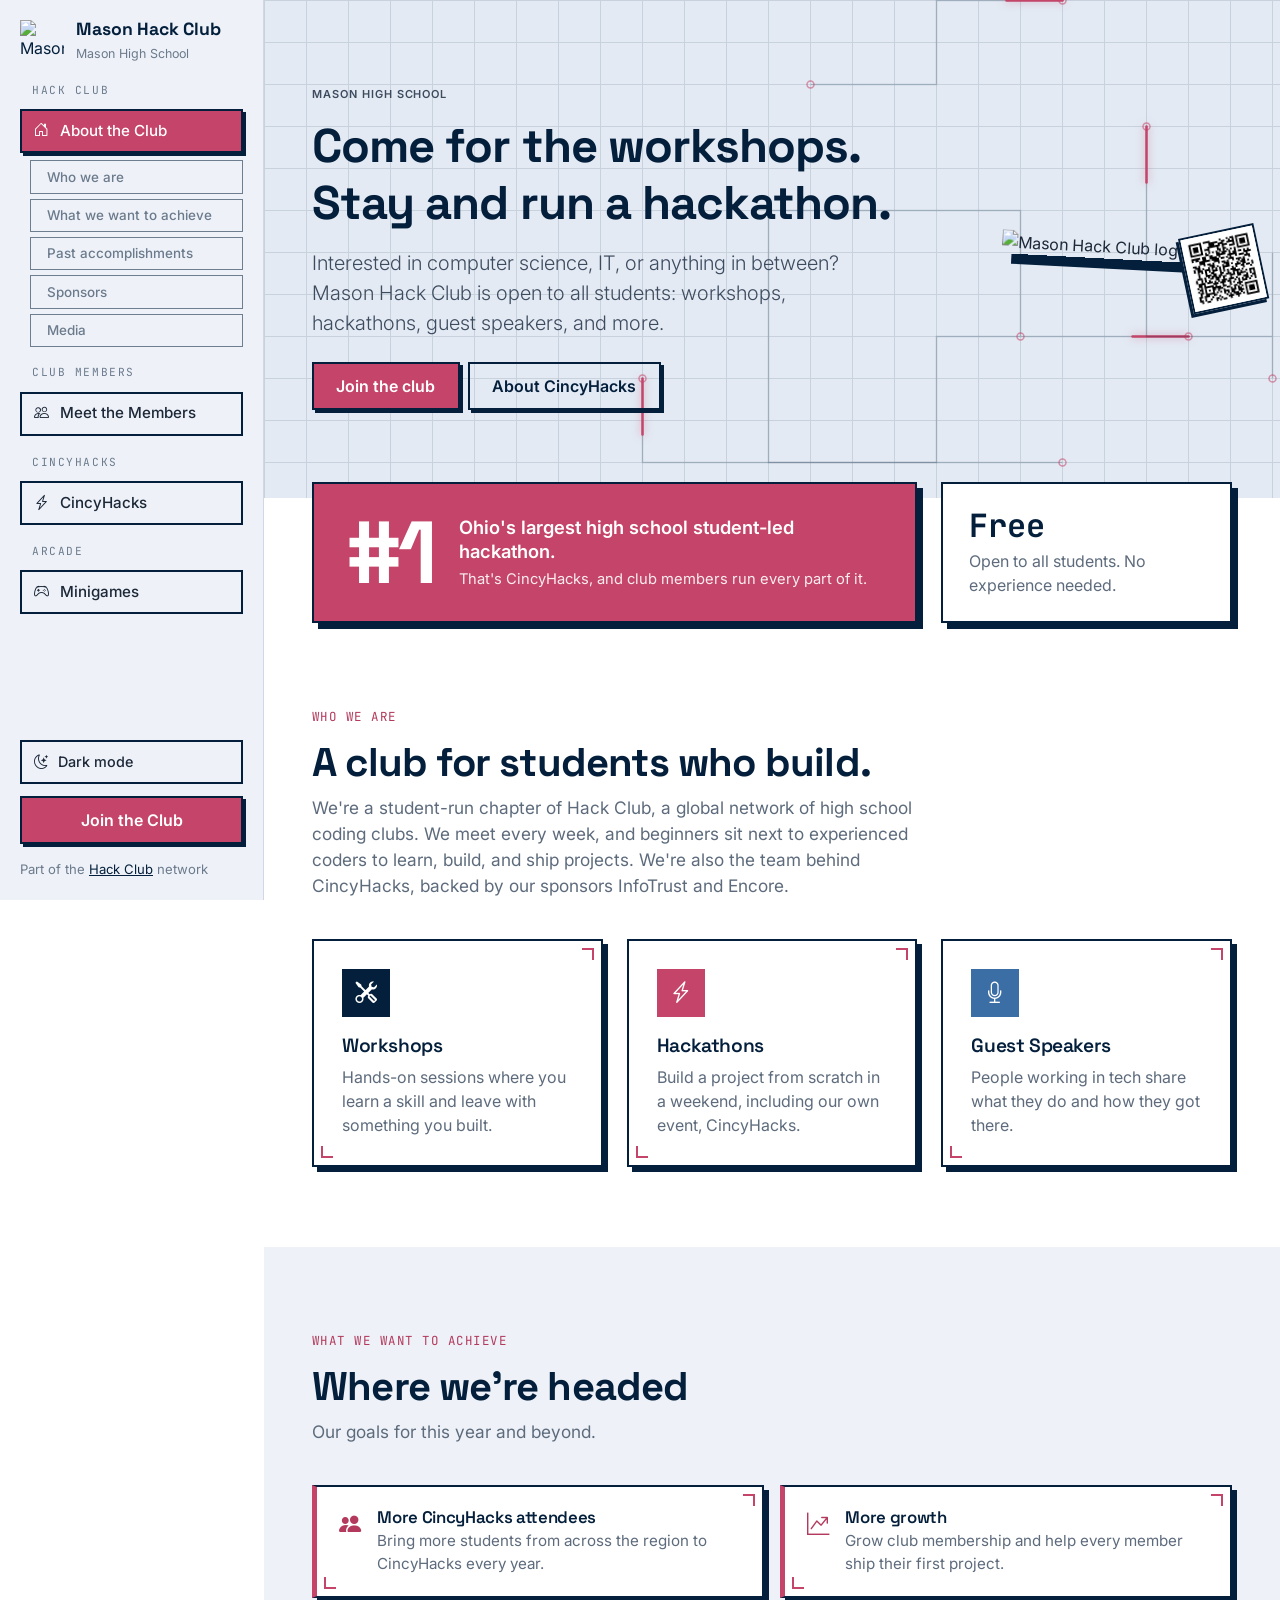
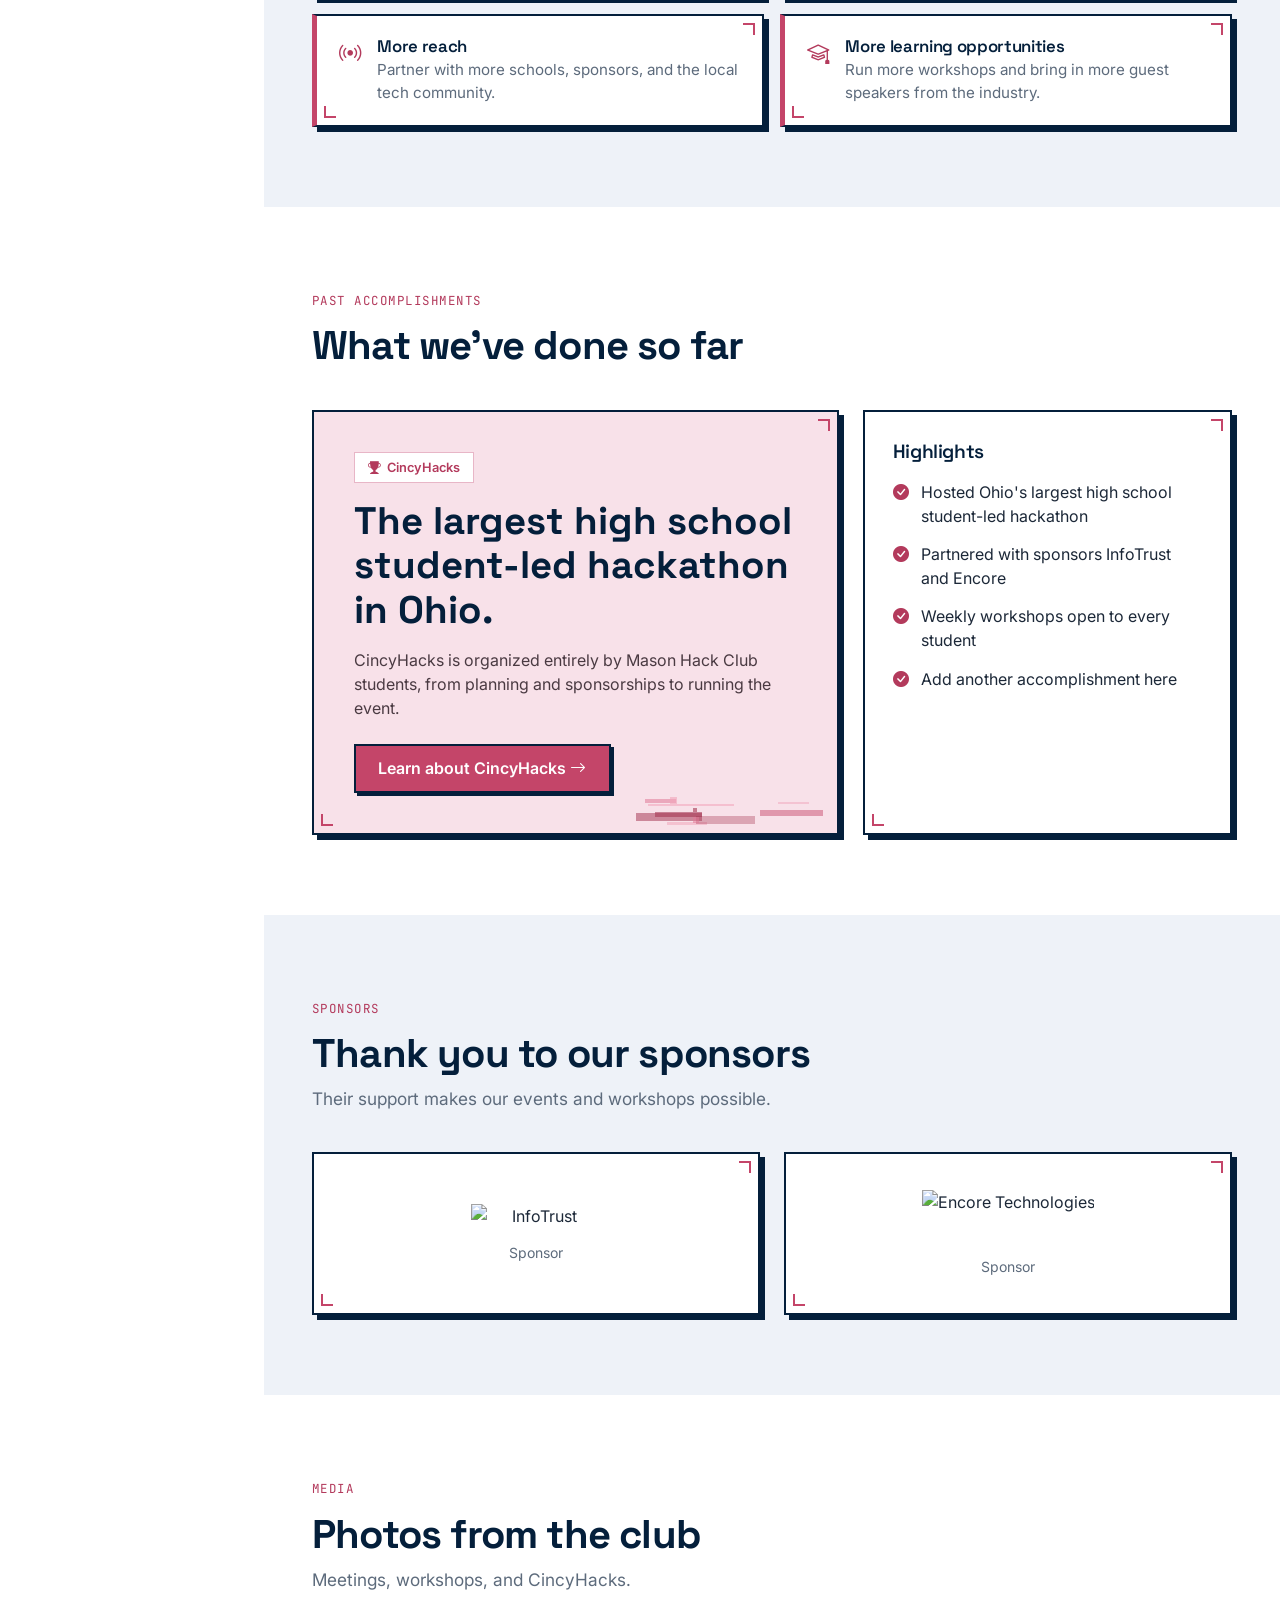
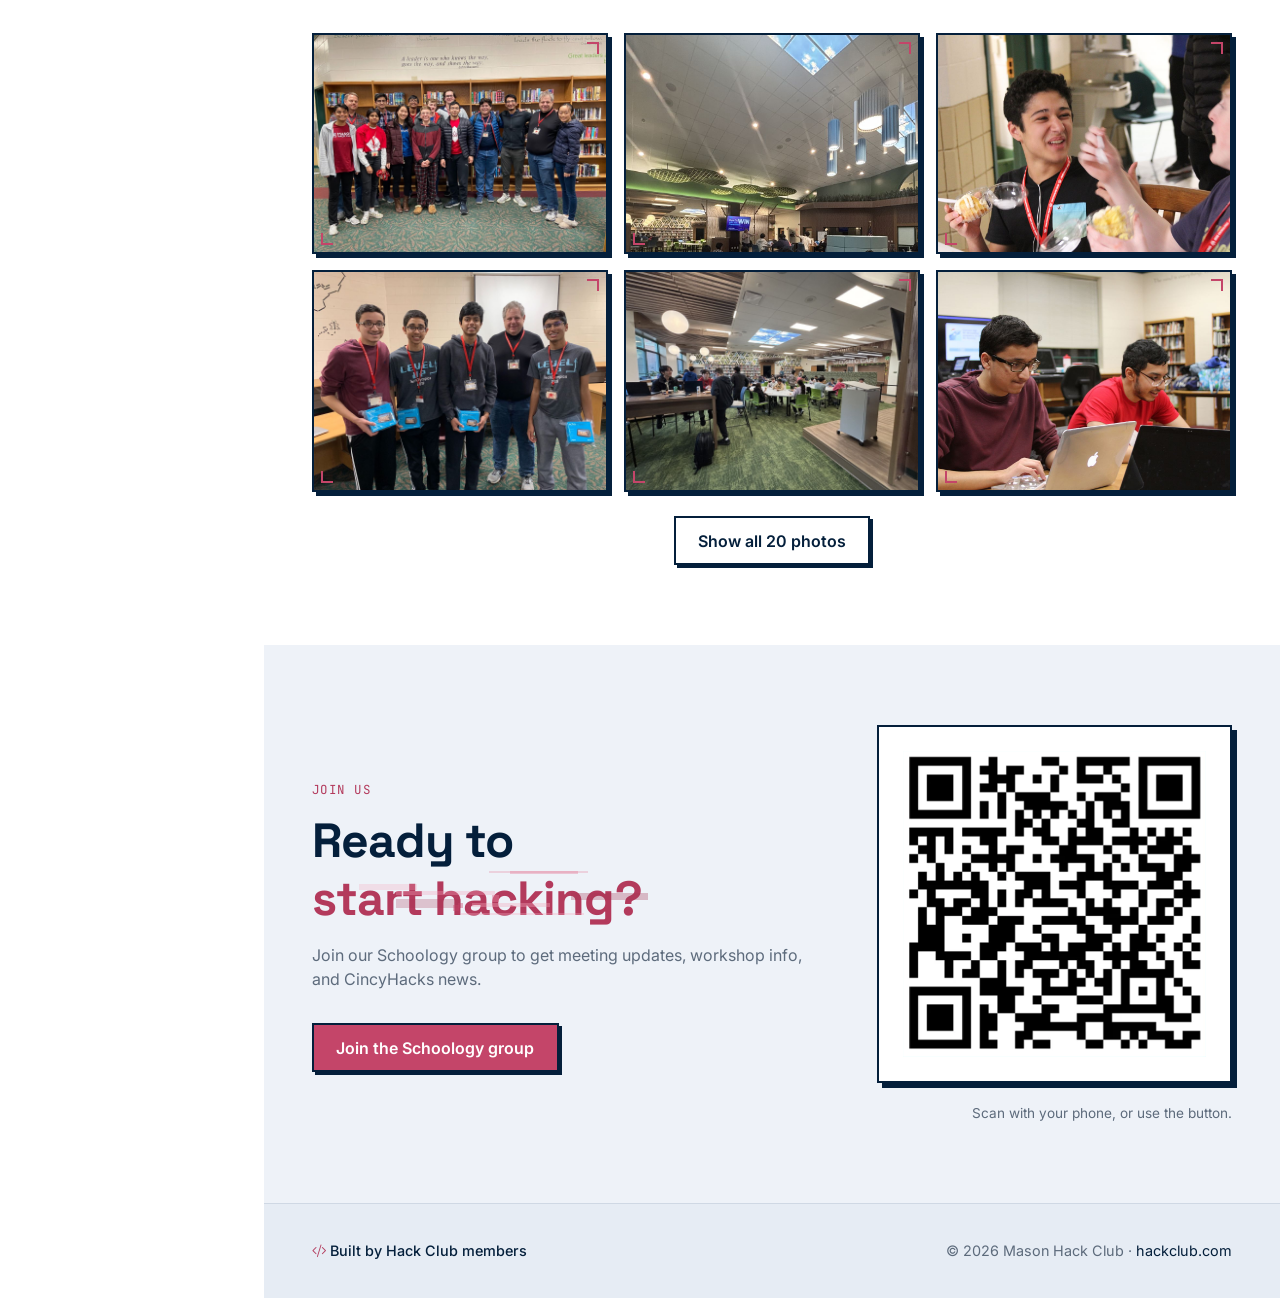
==== commit 5b75ed1e: "Expanded code *Expanded some of the compressed code (I like it better this way) * Took a look at all" ====
--- a/index.html
+++ b/index.html
@@ -32,7 +32,15 @@
 <body>
 
   <!-- Mobile top bar -->
-  <div class="topbar d-lg-none d-flex align-items-center justify-content-between px-3 py-2">
+  <div class="
+    topbar
+    d-lg-none
+    d-flex
+    align-items-center
+    justify-content-between
+    px-3
+    py-2
+  ">
     <a href="index.html" class="brand">
       <img data-media="logo" alt="Mason Hack Club logo" />
       <strong>Mason Hack Club</strong>
@@ -43,13 +51,21 @@
   </div>
 
   <!-- Sidebar -->
-  <aside class="sidebar offcanvas-lg offcanvas-start" tabindex="-1" id="sidebar" aria-label="Site navigation">
+  <aside class="
+    sidebar
+    offcanvas-lg
+    offcanvas-start
+  " tabindex="-1" id="sidebar" aria-label="Site navigation">
     <div class="offcanvas-header d-lg-none">
       <span class="display-font fs-5">Menu</span>
       <button type="button" class="btn-close" data-bs-dismiss="offcanvas" data-bs-target="#sidebar" aria-label="Close"></button>
     </div>
     <div class="offcanvas-body">
-      <a href="index.html" class="brand d-none d-lg-flex">
+      <a href="index.html" class="
+        brand
+        d-none
+        d-lg-flex
+      ">
         <img data-media="logo" alt="Mason Hack Club logo" />
         <span><strong>Mason Hack Club</strong><small>Mason High School</small></span>
       </a>
@@ -91,7 +107,12 @@
         <button type="button" class="theme-toggle" data-theme-toggle aria-label="Switch color theme">
           <i class="bi bi-moon-stars"></i><span>Dark mode</span>
         </button>
-        <a href="#join" class="btn btn-hc w-100 mb-3">Join the Club</a>
+        <a href="#join" class="
+          btn
+          btn-hc
+          w-100
+          mb-3
+        ">Join the Club</a>
         Part of the <a href="https://hackclub.com" target="_blank" rel="noopener">Hack Club</a> network
       </div>
     </div>
@@ -101,13 +122,25 @@
 
     <!-- Hero -->
     <header class="page-hero">
-      <div class="container-xl px-4 px-lg-5">
-        <div class="row align-items-center g-5">
+      <div class="
+        container-xl
+        px-4
+        px-lg-5
+      ">
+        <div class="
+          row
+          align-items-center
+          g-5
+        ">
           <div class="col-lg-8 hero-copy">
             <p class="hero-label" data-copy="home.hero.label"></p>
             <h1 class="hero-headline mb-3" data-copy="home.hero.title"></h1>
             <p class="lead mb-4" data-copy="home.hero.lead"></p>
-            <div class="d-flex flex-wrap gap-2">
+            <div class="
+              d-flex
+              flex-wrap
+              gap-2
+            ">
               <a href="#join" class="btn btn-hc">Join the club</a>
               <a href="cincyhacks.html" class="btn btn-hc-outline">About CincyHacks</a>
             </div>
@@ -127,7 +160,11 @@
 
     <!-- Stat callouts -->
     <section class="stat-callouts">
-      <div class="container-xl px-4 px-lg-5">
+      <div class="
+        container-xl
+        px-4
+        px-lg-5
+      ">
         <div class="row g-4">
           <div class="col-lg-8">
             <div class="stat-lead">
@@ -148,7 +185,11 @@
 
     <!-- Who we are -->
     <section class="section" id="who-we-are">
-      <div class="container-xl px-4 px-lg-5">
+      <div class="
+        container-xl
+        px-4
+        px-lg-5
+      ">
         <div class="section-head">
           <span class="eyebrow" data-copy="home.whoWeAre.eyebrow"></span>
           <h2 data-copy="home.whoWeAre.title"></h2>
@@ -182,7 +223,11 @@
 
     <!-- Goals -->
     <section class="section section-alt" id="goals">
-      <div class="container-xl px-4 px-lg-5">
+      <div class="
+        container-xl
+        px-4
+        px-lg-5
+      ">
         <div class="section-head">
           <span class="eyebrow" data-copy="home.goals.eyebrow"></span>
           <h2 data-copy="home.goals.title"></h2>
@@ -231,12 +276,20 @@
 
     <!-- Accomplishments -->
     <section class="section" id="accomplishments">
-      <div class="container-xl px-4 px-lg-5">
+      <div class="
+        container-xl
+        px-4
+        px-lg-5
+      ">
         <div class="section-head">
           <span class="eyebrow" data-copy="home.accomplishments.eyebrow"></span>
           <h2 data-copy="home.accomplishments.title"></h2>
         </div>
-        <div class="row g-4 align-items-stretch">
+        <div class="
+          row
+          g-4
+          align-items-stretch
+        ">
           <div class="col-lg-7">
             <div class="feature h-100">
               <span class="badge-hc mb-3"><i class="bi bi-trophy-fill"></i> CincyHacks</span>
@@ -262,7 +315,11 @@
 
     <!-- Sponsors -->
     <section class="section section-alt" id="sponsors">
-      <div class="container-xl px-4 px-lg-5">
+      <div class="
+        container-xl
+        px-4
+        px-lg-5
+      ">
         <div class="section-head">
           <span class="eyebrow" data-copy="home.sponsors.eyebrow"></span>
           <h2 data-copy="home.sponsors.title"></h2>
@@ -288,7 +345,11 @@
 
     <!-- Media -->
     <section class="section" id="media">
-      <div class="container-xl px-4 px-lg-5">
+      <div class="
+        container-xl
+        px-4
+        px-lg-5
+      ">
         <div class="section-head">
           <span class="eyebrow" data-copy="home.media.eyebrow"></span>
           <h2 data-copy="home.media.title"></h2>
@@ -304,8 +365,16 @@
 
     <!-- Join -->
     <section class="cta" id="join">
-      <div class="container-xl px-4 px-lg-5">
-        <div class="row align-items-center g-5">
+      <div class="
+        container-xl
+        px-4
+        px-lg-5
+      ">
+        <div class="
+          row
+          align-items-center
+          g-5
+        ">
           <!-- Message on the left -->
           <div class="col-lg-7 join-copy">
             <span class="eyebrow" data-copy="home.join.eyebrow"></span>
@@ -323,7 +392,17 @@
     </section>
 
     <footer class="site-footer">
-      <div class="container-xl px-4 px-lg-5 d-flex flex-column flex-md-row justify-content-between align-items-md-center gap-2">
+      <div class="
+        container-xl
+        px-4
+        px-lg-5
+        d-flex
+        flex-column
+        flex-md-row
+        justify-content-between
+        align-items-md-center
+        gap-2
+      ">
         <span class="built-by"><i class="bi bi-code-slash"></i> Built by Hack Club members</span>
         <span>&copy; <span data-year></span> Mason Hack Club &middot; <a href="https://hackclub.com" target="_blank" rel="noopener">hackclub.com</a></span>
       </div>
@@ -331,10 +410,6 @@
   </div>
 
   <script src="https://cdn.jsdelivr.net/npm/bootstrap@5.3.3/dist/js/bootstrap.bundle.min.js"></script>
-  <script src="assets/js/main.js"></script>
-  <script src="assets/js/copy.js"></script>
-  <script src="assets/js/media.js"></script>
-  <script src="assets/js/traces.js"></script>
-  <script src="assets/js/glitch.js"></script>
+  <script src="assets/js/site.js"></script>
 </body>
 </html>
--- a/styles.css
+++ b/styles.css
@@ -1,9 +1,24 @@
-/* Mason Hack Club stylesheet. Brand: red #c44569, blue #041f3b. Theme is set by data-bs-theme on <html> (main.js). */
-/* Order matters: later sections override earlier ones, so shapes and motion come last. */
-
-/* Tokens */
-
-/* Brand constants (same in both modes) */
+/* ==========================================================
+   Mason Hack Club: stylesheet
+   Brand: Red #c44569, Blue #041f3b
+
+   One file, in cascade order: later sections override earlier
+   ones, so tokens come first, the shape system (which restyles
+   corners and shadows everywhere) comes near the end, and the
+   reduced-motion overrides come last.
+   The theme is set by data-bs-theme on <html> (see main.js).
+
+   Sections: tokens, base, buttons, sidebar, hero, footer, stats,
+   cards, goals, feature, sponsors, gallery, join, members,
+   boilerplate, minigames, glitch, shapes, motion.
+   ========================================================== */
+
+
+/* ==========================================================
+   tokens
+   ========================================================== */
+
+/* ---------- Brand constants (same in both modes) ---------- */
 :root {
   --hc-red: #c44569;
   --hc-red-dark: #a3324f;
@@ -19,7 +34,7 @@
   --cut-sm: 0px;
 }
 
-/* Light mode (default) */
+/* ---------- Light mode (default) ---------- */
 :root,
 [data-bs-theme="light"] {
   color-scheme: light;
@@ -87,7 +102,7 @@
   --bracket: #c44569;
 }
 
-/* Dark mode */
+/* ---------- Dark mode ---------- */
 [data-bs-theme="dark"] {
   color-scheme: dark;
 
@@ -153,7 +168,12 @@
   --bracket: #e27b98;
 }
 
-/* Base */
+
+/* ==========================================================
+   base
+   ========================================================== */
+
+/* ---------- Base ---------- */
 :root {
   --bs-primary: var(--hc-red);
   --bs-primary-rgb: 196, 69, 105;
@@ -173,7 +193,11 @@
   color: var(--hc-red);
 }
 
-h1, h2, h3, h4, .display-font {
+h1,
+h2,
+h3,
+h4,
+.display-font {
   font-family: "Space Grotesk", system-ui, sans-serif;
   letter-spacing: -0.02em;
   color: var(--heading);
@@ -183,7 +207,12 @@
   font-family: "JetBrains Mono", ui-monospace, monospace;
 }
 
-/* Buttons */
+
+/* ==========================================================
+   buttons
+   ========================================================== */
+
+/* ---------- Buttons ---------- */
 .btn-hc {
   --bs-btn-bg: var(--hc-red);
   --bs-btn-border-color: var(--hc-red);
@@ -211,7 +240,12 @@
   padding: 0.65rem 1.4rem;
 }
 
-/* Sidebar */
+
+/* ==========================================================
+   sidebar
+   ========================================================== */
+
+/* ---------- Sidebar ---------- */
 .sidebar {
   /* !important beats Bootstrap's transparent .offcanvas-lg background on desktop */
   background-color: var(--sidebar-bg) !important;
@@ -363,7 +397,8 @@
 .side-nav .sub + .sub {
   margin-top: -2px;
 }
-.side-nav a, .theme-toggle {
+.side-nav a,
+.theme-toggle {
   border: 2px solid var(--edge);
   transition: transform 0.12s, box-shadow 0.12s, background-color 0.12s, color 0.12s;
 }
@@ -382,7 +417,8 @@
   padding-bottom: 1.25rem;
   scrollbar-width: thin;
 }
-.side-nav a:hover, .theme-toggle:hover {
+.side-nav a:hover,
+.theme-toggle:hover {
   transform: translate(-2px, -2px);
   box-shadow: 3px 3px 0 var(--edge);
 }
@@ -404,7 +440,12 @@
   }
 }
 
-/* Page header */
+
+/* ==========================================================
+   hero
+   ========================================================== */
+
+/* ---------- Page header ---------- */
 .page-hero {
   position: relative;
   background: var(--hero-bg);
@@ -572,7 +613,12 @@
   box-shadow: 4px 4px 0 var(--hard-shadow-hover);
 }
 
-/* Footer */
+
+/* ==========================================================
+   footer
+   ========================================================== */
+
+/* ---------- Footer ---------- */
 .site-footer {
   background: var(--footer-bg);
   border-top: 1px solid var(--border);
@@ -595,13 +641,22 @@
   color: var(--accent-text);
 }
 
-/* Stat callouts: a wide solid one and a narrow mirrored outline one, overlapping the hero bottom */
+
+/* ==========================================================
+   stats
+   ========================================================== */
+
+/* ---------- Stat callouts ----------
+   Two deliberately unequal callouts that overlap the bottom of the hero: a
+   wide solid one for the headline stat, a narrow outlined one beside it with
+   its chamfer mirrored. The other stats live in the "Who we are" copy. */
 .stat-callouts {
   position: relative;
   z-index: 2;
   margin-top: -2.5rem;
 }
-.stat-lead, .stat-aside {
+.stat-lead,
+.stat-aside {
   height: 100%;
   border: 2px solid var(--edge);
   corner-shape: bevel;
@@ -652,7 +707,12 @@
   color: var(--muted);
 }
 
-/* Sections */
+
+/* ==========================================================
+   cards
+   ========================================================== */
+
+/* ---------- Sections ---------- */
 .section {
   padding: 5rem 0;
 }
@@ -711,6 +771,11 @@
 .icon-tile.alt {
   background: var(--tile-3);
 }
+
+
+/* ==========================================================
+   goals
+   ========================================================== */
 
 /* Goal list */
 .goal {
@@ -740,6 +805,11 @@
   font-size: 0.95rem;
 }
 
+
+/* ==========================================================
+   feature
+   ========================================================== */
+
 /* Accomplishment feature */
 .feature {
   background: var(--feature-bg);
@@ -790,6 +860,11 @@
 .mini-list i {
   color: var(--accent-text);
 }
+
+
+/* ==========================================================
+   sponsors
+   ========================================================== */
 
 /* Sponsors */
 .sponsor {
@@ -844,6 +919,11 @@
   opacity: 0.9;
 }
 
+
+/* ==========================================================
+   gallery
+   ========================================================== */
+
 /* Media gallery */
 .media-tile {
   aspect-ratio: 4 / 3;
@@ -866,6 +946,11 @@
   object-fit: cover;
 }
 
+
+/* ==========================================================
+   join
+   ========================================================== */
+
 /* CTA */
 .cta {
   background: var(--cta-bg);
@@ -920,7 +1005,12 @@
   }
 }
 
-/* Members */
+
+/* ==========================================================
+   members
+   ========================================================== */
+
+/* ---------- Members ---------- */
 .member-card {
   height: 100%;
   background: var(--surface);
@@ -988,7 +1078,12 @@
   color: #fff;
 }
 
-/* Placeholder / boilerplate */
+
+/* ==========================================================
+   boilerplate
+   ========================================================== */
+
+/* ---------- Placeholder / boilerplate ---------- */
 .placeholder-block {
   border: 2px dashed var(--border);
   border-radius: var(--radius);
@@ -1011,7 +1106,12 @@
   font-size: 1.1rem;
 }
 
-/* Minigames (ported from ia-life) */
+
+/* ==========================================================
+   minigames
+   ========================================================== */
+
+/* ---------- MINIGAMES (ported from ia-life) ---------- */
 .game-card .icon-tile {
   margin-bottom: 1rem;
 }
@@ -1217,7 +1317,15 @@
   outline-offset: 2px;
 }
 
-/* Glitch effect: pink/red bars placed by glitch.js (hero corner, hackathon card, "start hacking?"); ignore the mouse */
+
+/* ==========================================================
+   glitch
+   ========================================================== */
+
+/* ---------- Glitch effect ----------
+   Pink and red bars built by glitch.js. Clusters sit in the other pages'
+   hero corner (the home page hero has none), the hackathon card's padding,
+   and on top of "start hacking?". All of them ignore the mouse. */
 .glitch {
   position: absolute;
   z-index: 0;
@@ -1311,7 +1419,15 @@
   }
 }
 
-/* Shapes: chamfered corners, 2px edges, hard offset shadows, corner brackets. Kept late so it wins over the defaults above */
+
+/* ==========================================================
+   shapes
+   ========================================================== */
+
+/* ---------- SHAPES ----------
+   Chamfered (bevelled) top-left and bottom-right corners, brutalist 2px
+   edges with hard offset shadows, and corner brackets on the other two
+   corners. Declared last so it wins over the softer defaults above. */
 @supports (corner-shape: bevel) {
   :root {
     --cut-lg: 18px;
@@ -1320,16 +1436,40 @@
   }
 }
 
-.hc-card, .goal, .sponsor, .member-card, .placeholder-block, .feature,
-.media-tile, .game-modal .modal-content, .hero-logo, .btn-hc, .btn-hc-outline,
-.icon-tile, .member-links a, .badge-hc, .side-nav a, .theme-toggle, .brand img,
-.reactor-grid, .route-screen, .popup-screen, .popup-window, .flappy-screen,
+.hc-card,
+.goal,
+.sponsor,
+.member-card,
+.placeholder-block,
+.feature,
+.media-tile,
+.game-modal .modal-content,
+.hero-logo,
+.btn-hc,
+.btn-hc-outline,
+.icon-tile,
+.member-links a,
+.badge-hc,
+.side-nav a,
+.theme-toggle,
+.brand img,
+.reactor-grid,
+.route-screen,
+.popup-screen,
+.popup-window,
+.flappy-screen,
 .popup-close {
   corner-shape: bevel;
 }
 
 /* Cards and panels */
-.hc-card, .goal, .sponsor, .member-card, .placeholder-block, .feature, .media-tile {
+.hc-card,
+.goal,
+.sponsor,
+.member-card,
+.placeholder-block,
+.feature,
+.media-tile {
   position: relative;
   border: 2px solid var(--edge);
   border-radius: var(--cut-lg) 0;
@@ -1347,13 +1487,27 @@
 }
 
 /* Every brutalist box lifts on hover and its shadow turns red */
-.hc-card, .goal, .sponsor, .member-card, .placeholder-block, .feature,
-.media-tile, .stat-lead, .stat-aside, .join-qr {
+.hc-card,
+.goal,
+.sponsor,
+.member-card,
+.placeholder-block,
+.feature,
+.media-tile,
+.stat-lead,
+.stat-aside,
+.join-qr {
   transition: transform 0.15s, box-shadow 0.15s;
 }
-.hc-card:hover, .goal:hover, .sponsor:hover, .member-card:hover,
-.placeholder-block:hover, .feature:hover, .media-tile:hover,
-.stat-aside:hover, .join-qr:hover {
+.hc-card:hover,
+.goal:hover,
+.sponsor:hover,
+.member-card:hover,
+.placeholder-block:hover,
+.feature:hover,
+.media-tile:hover,
+.stat-aside:hover,
+.join-qr:hover {
   transform: translate(-3px, -3px);
   border-color: var(--edge);
   box-shadow: 8px 8px 0 var(--hard-shadow-hover);
@@ -1369,10 +1523,20 @@
 
 /* Corner brackets: two bordered squares, top-right on ::before and
    bottom-left on ::after, each showing only its two outer edges */
-.hc-card::before, .goal::before, .sponsor::before, .member-card::before,
-.placeholder-block::before, .feature::before, .media-tile::before,
-.hc-card::after, .goal::after, .sponsor::after, .member-card::after,
-.placeholder-block::after, .feature::after, .media-tile::after {
+.hc-card::before,
+.goal::before,
+.sponsor::before,
+.member-card::before,
+.placeholder-block::before,
+.feature::before,
+.media-tile::before,
+.hc-card::after,
+.goal::after,
+.sponsor::after,
+.member-card::after,
+.placeholder-block::after,
+.feature::after,
+.media-tile::after {
   content: "";
   position: absolute;
   z-index: 2;
@@ -1380,15 +1544,25 @@
   height: 12px;
   pointer-events: none;
 }
-.hc-card::before, .goal::before, .sponsor::before, .member-card::before,
-.placeholder-block::before, .feature::before, .media-tile::before {
+.hc-card::before,
+.goal::before,
+.sponsor::before,
+.member-card::before,
+.placeholder-block::before,
+.feature::before,
+.media-tile::before {
   top: 7px;
   right: 7px;
   border-top: 2px solid var(--bracket);
   border-right: 2px solid var(--bracket);
 }
-.hc-card::after, .goal::after, .sponsor::after, .member-card::after,
-.placeholder-block::after, .feature::after, .media-tile::after {
+.hc-card::after,
+.goal::after,
+.sponsor::after,
+.member-card::after,
+.placeholder-block::after,
+.feature::after,
+.media-tile::after {
   bottom: 7px;
   left: 7px;
   border-bottom: 2px solid var(--bracket);
@@ -1396,7 +1570,8 @@
 }
 
 /* Buttons: press down on click */
-.btn-hc, .btn-hc-outline {
+.btn-hc,
+.btn-hc-outline {
   --bs-btn-border-width: 2px;
   --bs-btn-border-color: var(--edge);
   --bs-btn-hover-border-color: var(--edge);
@@ -1405,20 +1580,25 @@
   box-shadow: 3px 3px 0 var(--edge);
   transition: transform 0.12s, box-shadow 0.12s, background-color 0.12s;
 }
-.btn-hc:hover, .btn-hc-outline:hover {
+.btn-hc:hover,
+.btn-hc-outline:hover {
   transform: translate(-2px, -2px);
   box-shadow: 5px 5px 0 var(--edge);
 }
-.btn-hc:active, .btn-hc-outline:active {
+.btn-hc:active,
+.btn-hc-outline:active {
   transform: translate(2px, 2px);
   box-shadow: 1px 1px 0 var(--edge);
 }
 
 /* Small pieces */
-.icon-tile, .member-links a, .badge-hc {
+.icon-tile,
+.member-links a,
+.badge-hc {
   border-radius: var(--cut-sm) 0;
 }
-.side-nav a, .theme-toggle {
+.side-nav a,
+.theme-toggle {
   border-radius: var(--cut-sm) 0;
 }
 .brand img {
@@ -1435,7 +1615,10 @@
   border-radius: var(--cut-lg) 0;
   box-shadow: 8px 8px 0 var(--hard-shadow);
 }
-.reactor-grid, .route-screen, .popup-screen, .flappy-screen {
+.reactor-grid,
+.route-screen,
+.popup-screen,
+.flappy-screen {
   border: 2px solid var(--edge);
   border-radius: var(--cut-md) 0;
 }
@@ -1451,7 +1634,10 @@
   border-radius: 3px 0;
 }
 
-/* Reduced motion */
+
+/* ==========================================================
+   motion
+   ========================================================== */
 
 @media (prefers-reduced-motion: reduce) {
   * {
